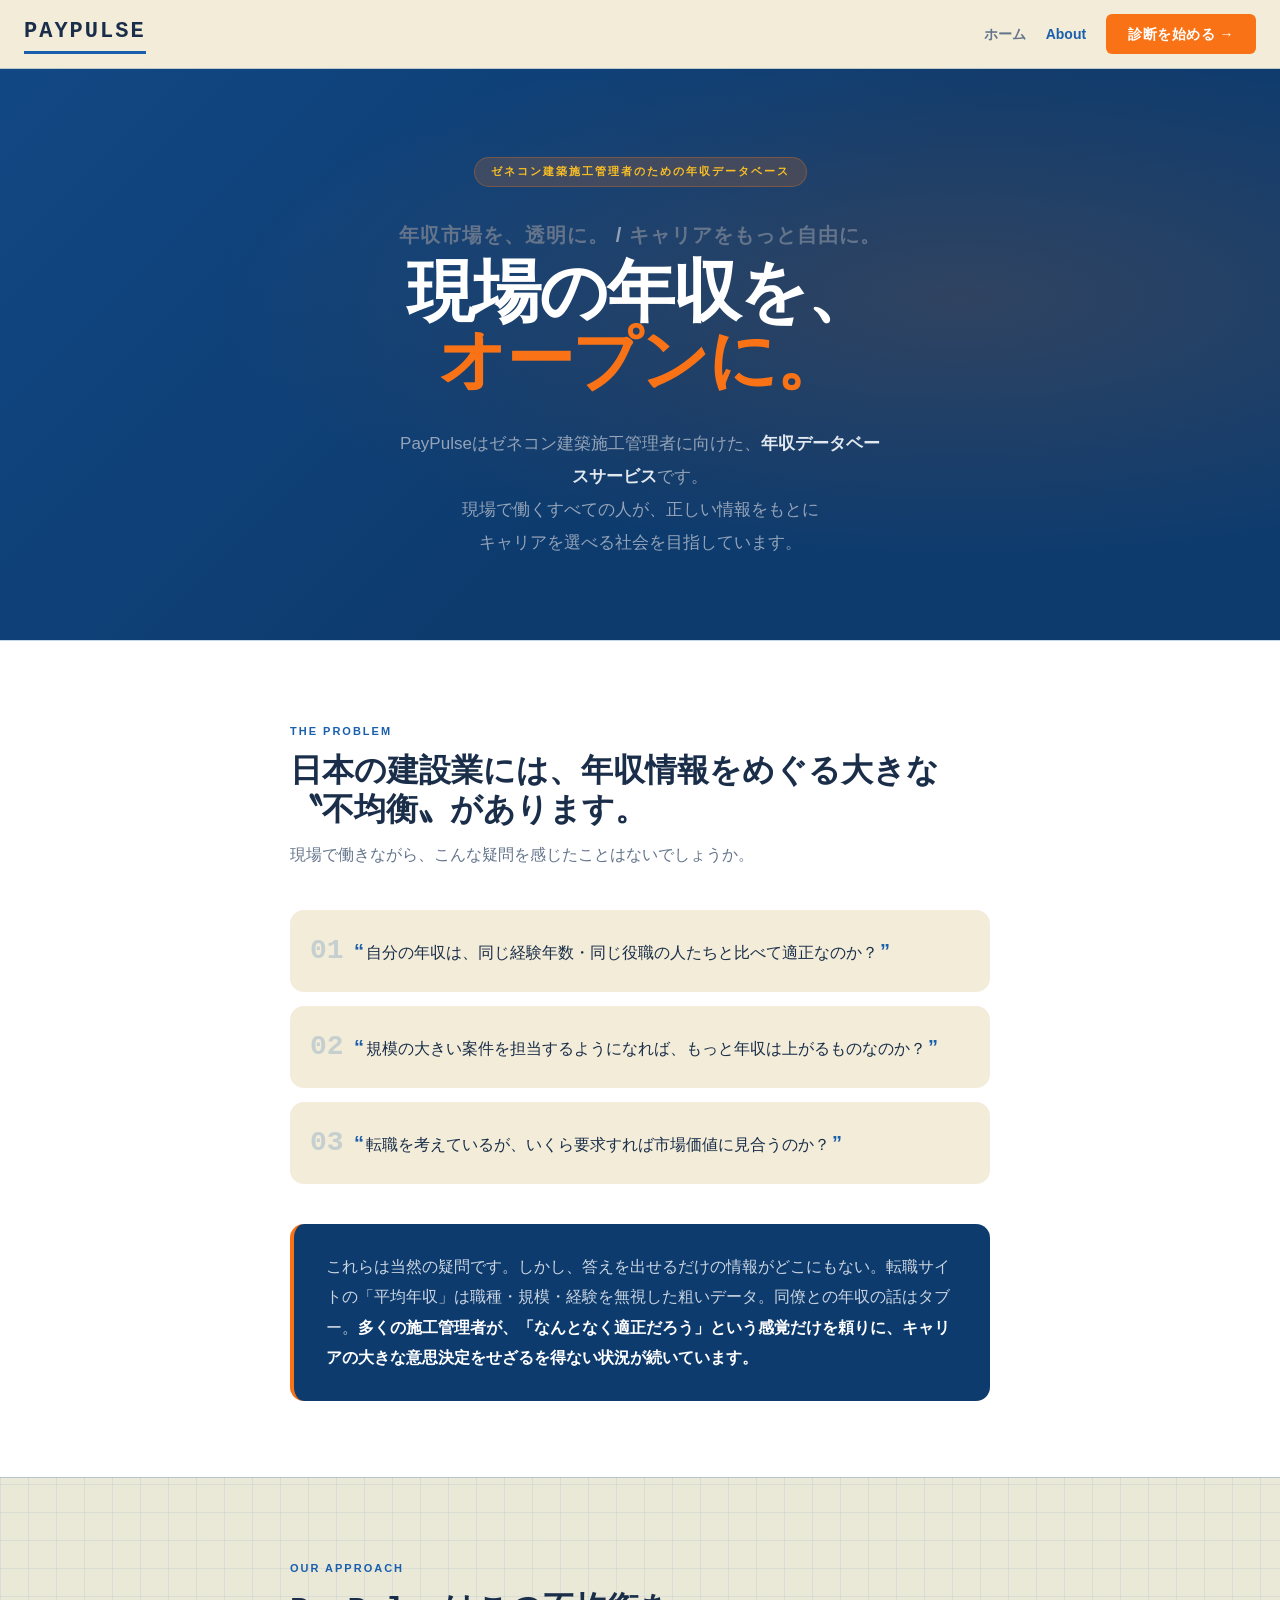
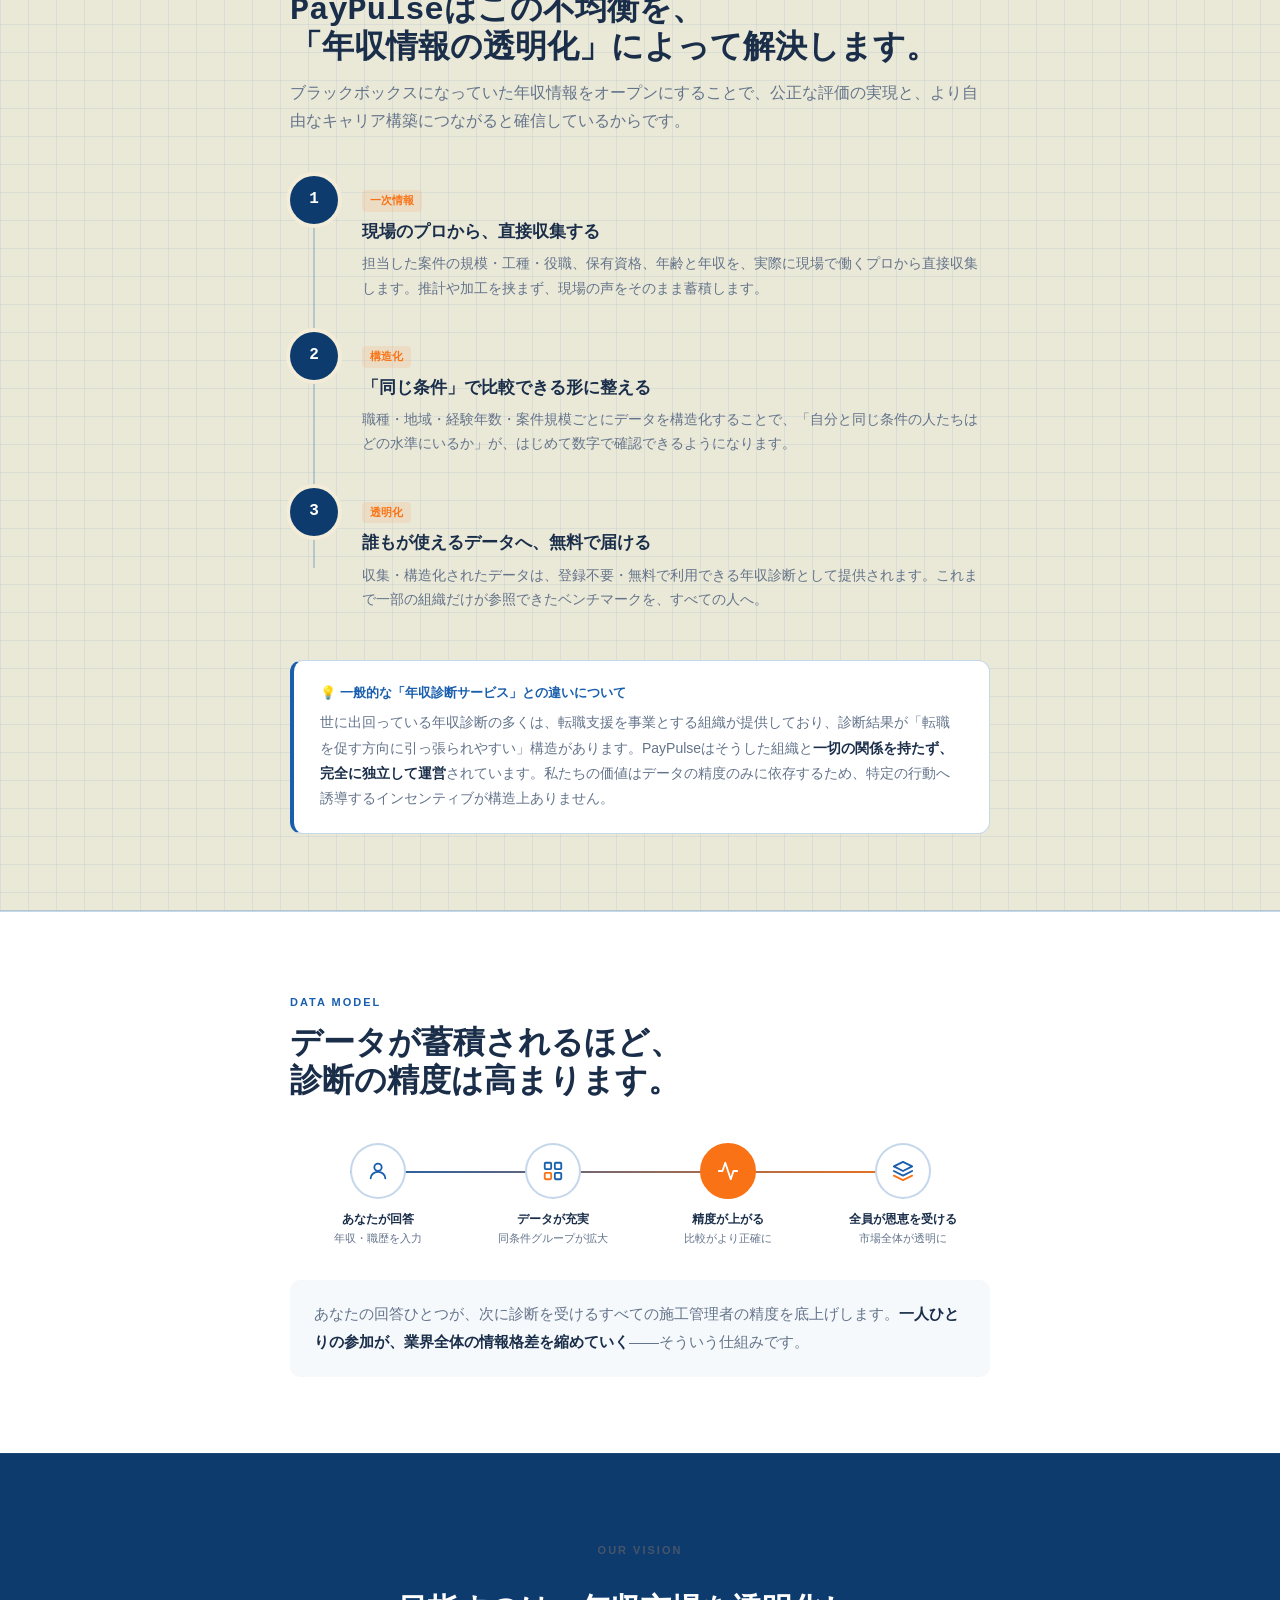
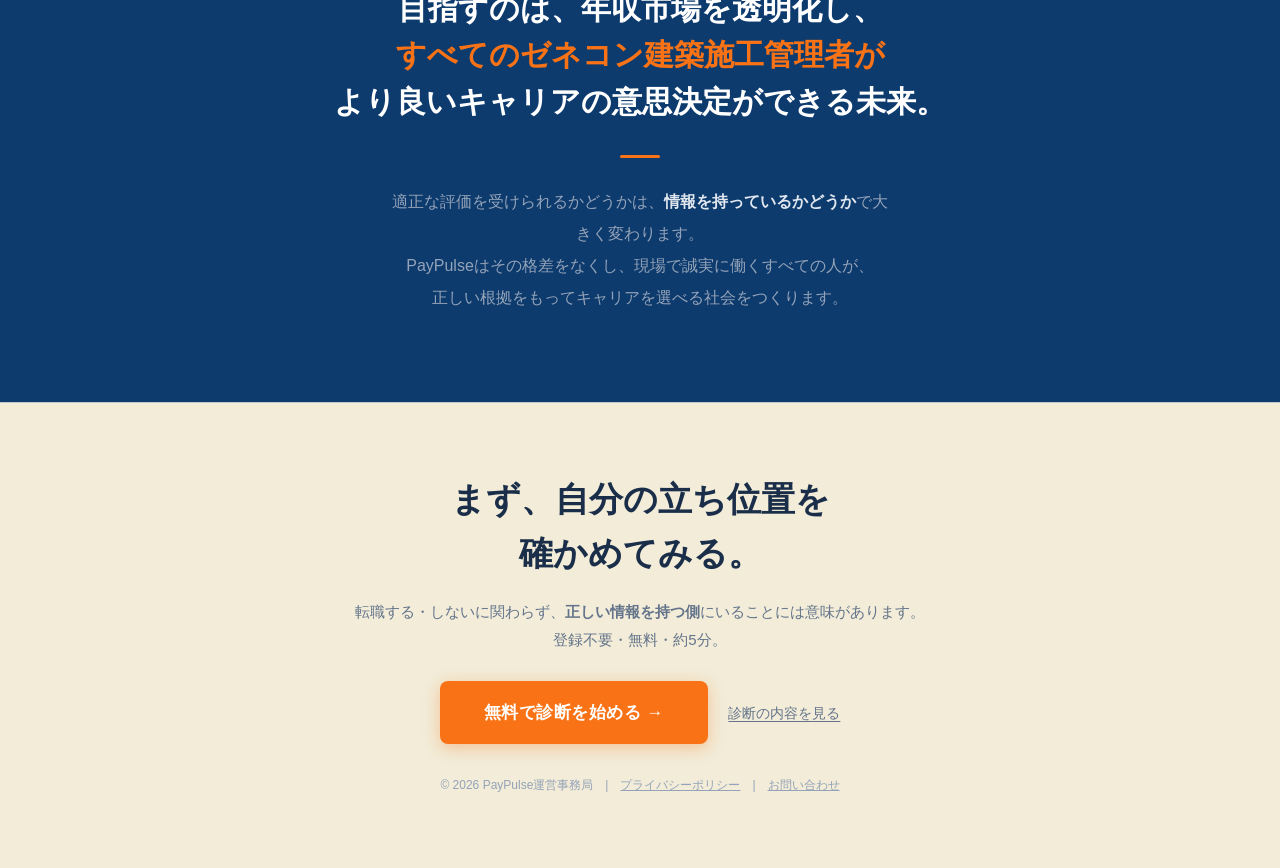
==== about.html @ 6bae7c40 "Add PayPulse site files" ====
<!DOCTYPE html>
<html lang="ja">
<head>
<meta charset="UTF-8">
<meta name="viewport" content="width=device-width, initial-scale=1.0">
<title>PayPulseについて — 年収の相場を、すべての現場へ</title>
<meta name="description" content="PayPulseはゼネコン建築施工管理者のための年収データベースサービスです。これまでブラックボックスだった年収情報をオープンにし、すべての施工管理者がより良いキャリアの意思決定ができる未来を目指します。">
<link rel="stylesheet" href="brand.css">
<style>
body{
  background-image:linear-gradient(var(--grid) 1px,transparent 1px),linear-gradient(90deg,var(--grid) 1px,transparent 1px);
  background-size:28px 28px;
}

/* ── HEADER ── */
header{
  display:flex;justify-content:space-between;align-items:center;
  padding:14px 24px;background:rgba(242,236,216,0.95);backdrop-filter:blur(8px);
  border-bottom:1px solid var(--border);position:sticky;top:0;z-index:100;
}
.logo{font-family:'Courier New',Courier,monospace;font-size:22px;font-weight:900;letter-spacing:2px;color:var(--text);text-decoration:none;border-bottom:3px solid var(--blue);padding-bottom:2px}
.nav-links{display:flex;gap:20px;align-items:center}
.nav-link{font-size:14px;font-weight:600;color:var(--text-light);text-decoration:none;transition:color .2s}
.nav-link:hover,.nav-link.active{color:var(--blue)}
.header-cta{background:var(--orange);color:#fff;border:none;border-radius:6px;padding:9px 22px;font-size:14px;font-weight:700;cursor:pointer;font-family:inherit;letter-spacing:.5px;text-decoration:none;transition:background .2s,transform .1s}
.header-cta:hover{background:#ea6a00;transform:translateY(-1px)}

/* ── MISSION HERO ── */
.mission-hero{
  background:var(--blue-dark);color:#fff;
  padding:88px 24px 80px;text-align:center;
  position:relative;overflow:hidden;
}
.mission-hero::before{
  content:'';position:absolute;inset:0;
  background:linear-gradient(135deg,rgba(26,95,173,.35) 0%,transparent 55%),
             radial-gradient(ellipse at 75% 40%,rgba(249,115,22,.15) 0%,transparent 55%);
}
.mission-inner{max-width:640px;margin:0 auto;position:relative;z-index:1}
.mission-tag{
  display:inline-block;background:rgba(249,115,22,.18);color:#fbbf24;
  border:1px solid rgba(249,115,22,.3);font-size:11px;font-weight:700;
  letter-spacing:2px;padding:5px 16px;border-radius:20px;margin-bottom:32px;
}
.mission-eyebrow{
  font-size:clamp(15px,2.5vw,20px);font-weight:700;
  color:#64748b;letter-spacing:1px;margin-bottom:12px;
}
.mission-eyebrow span{color:#94a3b8}
.mission-title{
  font-family:'Courier New',Courier,monospace;
  font-size:clamp(38px,8vw,68px);font-weight:900;line-height:1.0;
  letter-spacing:-2px;color:#fff;margin-bottom:28px;
}
.mission-title em{color:var(--orange);font-style:normal}
.mission-sub{
  font-size:clamp(15px,2vw,17px);color:#94a3b8;line-height:1.95;
  max-width:480px;margin:0 auto;
}
.mission-sub strong{color:#e2e8f0}

/* ── SECTION COMMON ── */
section{padding:76px 24px}
.section-inner{max-width:700px;margin:0 auto}
.label-tag{
  display:inline-block;font-size:11px;font-weight:700;letter-spacing:2px;
  text-transform:uppercase;color:var(--blue);margin-bottom:14px;
}
.section-heading{
  font-family:'Courier New',Courier,monospace;
  font-size:clamp(22px,4vw,32px);font-weight:900;line-height:1.2;
  margin-bottom:10px;
}
.section-lead{font-size:16px;color:var(--text-light);line-height:1.8;margin-bottom:40px}

/* ── PROBLEM SECTION ── */
.problem-bg{background:var(--white);border-top:1px solid var(--border)}

/* Question cards */
.questions{display:flex;flex-direction:column;gap:14px;margin-bottom:40px}
.q-card{
  background:var(--bg);
  border-radius:14px;padding:24px 28px 24px 64px;
  position:relative;
  transition:transform .2s,box-shadow .2s;
}
.q-card:hover{transform:translateX(4px)}
.q-card-num{
  position:absolute;left:20px;top:50%;transform:translateY(-50%);
  font-family:'Courier New',Courier,monospace;
  font-size:28px;font-weight:900;color:rgba(26,95,173,.2);line-height:1;
}
.q-card-text{
  font-size:16px;line-height:1.7;color:var(--text);font-weight:500;
}
.q-card-text::before{content:'\201C';color:var(--blue);font-weight:900;font-size:20px;margin-right:2px}
.q-card-text::after{content:'\201D';color:var(--blue);font-weight:900;font-size:20px;margin-left:2px}

/* Insight box */
.insight-box{
  background:var(--blue-dark);border-radius:14px;padding:28px 32px;
  border-left:4px solid var(--orange);
}
.insight-box p{
  font-size:16px;line-height:1.9;color:#cbd5e1;
}
.insight-box strong{color:#fff;font-weight:700}

/* ── SOLUTION SECTION ── */
.solution-bg{background:rgba(26,95,173,.03);border-top:1px solid var(--border);border-bottom:1px solid var(--border)}

/* Numbered solution points */
.sol-points{display:flex;flex-direction:column;gap:0;position:relative;margin-bottom:48px}
.sol-points::before{
  content:'';position:absolute;left:23px;top:44px;bottom:44px;
  width:2px;background:var(--border);
}
.sol-point{display:flex;gap:24px;align-items:flex-start;padding-bottom:32px}
.sol-point:last-child{padding-bottom:0}
.sol-num{
  flex-shrink:0;width:48px;height:48px;border-radius:50%;
  background:var(--blue-dark);color:#fff;
  font-family:'Courier New',Courier,monospace;font-size:16px;font-weight:900;
  display:flex;align-items:center;justify-content:center;
  position:relative;z-index:1;
  box-shadow:0 0 0 4px var(--bg);
}
.sol-body{padding-top:10px}
.sol-title{font-size:17px;font-weight:700;margin-bottom:6px;color:var(--text)}
.sol-desc{font-size:14px;color:var(--text-light);line-height:1.75}
.sol-tag{
  display:inline-block;font-size:11px;font-weight:700;
  background:rgba(249,115,22,.1);color:var(--orange);
  padding:2px 8px;border-radius:4px;margin-bottom:6px;
}

/* Trust note */
.trust-note{
  padding:22px 26px;
  background:var(--white);border-radius:12px;
  border:1px solid var(--border);
  border-left:4px solid var(--blue);
}
.trust-note-title{font-size:13px;font-weight:700;color:var(--blue);margin-bottom:7px}
.trust-note-body{font-size:14px;color:var(--text-light);line-height:1.8}
.trust-note-body strong{color:var(--text)}

/* ── DATA MODEL ── */
.data-bg{background:var(--white);border-top:1px solid var(--border)}
.data-flow{
  display:grid;grid-template-columns:repeat(4,1fr);gap:0;
  margin:40px 0 32px;position:relative;
}
.data-flow::before{
  content:'';position:absolute;top:28px;left:60px;right:60px;height:2px;
  background:linear-gradient(90deg,var(--blue),var(--orange));
  z-index:0;
}
@media(max-width:560px){
  .data-flow{grid-template-columns:1fr 1fr;gap:20px}
  .data-flow::before{display:none}
}
.df-item{text-align:center;position:relative;z-index:1}
.df-circle{
  width:56px;height:56px;border-radius:50%;
  display:flex;align-items:center;justify-content:center;
  margin:0 auto 12px;
  border:2px solid var(--border);
  background:var(--white);
  transition:transform .2s;
}
.df-circle:hover{transform:scale(1.08)}
.df-circle.highlight{background:var(--orange);border-color:var(--orange)}
.df-label{font-size:12px;font-weight:700;color:var(--text);line-height:1.4;margin-bottom:3px}
.df-sub{font-size:11px;color:var(--text-light)}
.data-note{
  font-size:15px;line-height:1.9;color:var(--text-light);
  background:rgba(26,95,173,.04);border-radius:10px;padding:20px 24px;
}
.data-note strong{color:var(--text)}

/* ── VISION ── */
.vision-bg{
  background:var(--blue-dark);
  border-top:1px solid rgba(255,255,255,.06);
  padding:88px 24px;text-align:center;
}
.vision-inner{max-width:640px;margin:0 auto}
.vision-label{font-size:11px;font-weight:700;letter-spacing:2px;color:#475569;text-transform:uppercase;margin-bottom:28px}
.vision-quote{
  font-family:'Courier New',Courier,monospace;
  font-size:clamp(20px,3.5vw,30px);font-weight:900;
  color:#fff;line-height:1.55;margin-bottom:28px;
}
.vision-quote em{color:var(--orange);font-style:normal}
.vision-divider{width:40px;height:3px;background:var(--orange);margin:0 auto 28px;border-radius:2px}
.vision-body{font-size:16px;color:#94a3b8;line-height:2;max-width:500px;margin:0 auto}
.vision-body strong{color:#e2e8f0}

/* ── CTA ── */
.cta-section{background:var(--bg);border-top:1px solid var(--border);padding:72px 24px;text-align:center}
.cta-title{font-family:'Courier New',Courier,monospace;font-size:clamp(22px,4vw,34px);font-weight:900;margin-bottom:14px;color:var(--text)}
.cta-sub{font-size:15px;color:var(--text-light);margin-bottom:28px;line-height:1.85}
.btn-primary{background:var(--orange);color:#fff;border:none;border-radius:8px;padding:16px 36px;font-size:16px;font-weight:700;cursor:pointer;font-family:inherit;letter-spacing:.5px;text-decoration:none;transition:background .2s,transform .15s,box-shadow .15s;box-shadow:0 4px 16px rgba(249,115,22,.35);display:inline-block}
.btn-primary:hover{background:#ea6a00;transform:translateY(-2px);box-shadow:0 8px 24px rgba(249,115,22,.4)}
.btn-text{display:inline-block;margin-left:16px;font-size:14px;color:var(--text-light);text-decoration:underline;text-underline-offset:3px}

@media(max-width:480px){.btn-text{display:block;margin:14px auto 0}}
</style>
</head>
<body>

<!-- HEADER -->
<header>
  <a class="logo" href="index.html">PAYPULSE</a>
  <div class="nav-links">
    <a class="nav-link" href="index.html">ホーム</a>
    <a class="nav-link active" href="about.html">About</a>
    <a class="header-cta" href="survey.html">診断を始める →</a>
  </div>
</header>

<!-- MISSION HERO -->
<div class="mission-hero">
  <div class="mission-inner">
    <div class="mission-tag">ゼネコン建築施工管理者のための年収データベース</div>
    <p class="mission-eyebrow">年収市場を、透明に。<span> / </span>キャリアをもっと自由に。</p>
    <h1 class="mission-title">
      現場の年収を、<br><em>オープンに。</em>
    </h1>
    <p class="mission-sub">
      PayPulseはゼネコン建築施工管理者に向けた、<strong>年収データベースサービス</strong>です。<br>
      現場で働くすべての人が、正しい情報をもとに<br>キャリアを選べる社会を目指しています。
    </p>
  </div>
</div>

<!-- THE PROBLEM -->
<section class="problem-bg">
  <div class="section-inner">
    <div class="label-tag">The Problem</div>
    <h2 class="section-heading">日本の建設業には、年収情報をめぐる大きな〝不均衡〟があります。</h2>
    <p class="section-lead">現場で働きながら、こんな疑問を感じたことはないでしょうか。</p>

    <div class="questions">
      <div class="q-card">
        <span class="q-card-num">01</span>
        <span class="q-card-text">自分の年収は、同じ経験年数・同じ役職の人たちと比べて適正なのか？</span>
      </div>
      <div class="q-card">
        <span class="q-card-num">02</span>
        <span class="q-card-text">規模の大きい案件を担当するようになれば、もっと年収は上がるものなのか？</span>
      </div>
      <div class="q-card">
        <span class="q-card-num">03</span>
        <span class="q-card-text">転職を考えているが、いくら要求すれば市場価値に見合うのか？</span>
      </div>
    </div>

    <div class="insight-box">
      <p>
        これらは当然の疑問です。しかし、答えを出せるだけの情報がどこにもない。転職サイトの「平均年収」は職種・規模・経験を無視した粗いデータ。同僚との年収の話はタブー。<strong>多くの施工管理者が、「なんとなく適正だろう」という感覚だけを頼りに、キャリアの大きな意思決定をせざるを得ない状況が続いています。</strong>
      </p>
    </div>
  </div>
</section>

<!-- THE SOLUTION -->
<section class="solution-bg">
  <div class="section-inner">
    <div class="label-tag">Our Approach</div>
    <h2 class="section-heading">PayPulseはこの不均衡を、<br>「年収情報の透明化」によって解決します。</h2>
    <p class="section-lead">ブラックボックスになっていた年収情報をオープンにすることで、公正な評価の実現と、より自由なキャリア構築につながると確信しているからです。</p>

    <div class="sol-points">
      <div class="sol-point">
        <div class="sol-num">1</div>
        <div class="sol-body">
          <span class="sol-tag">一次情報</span>
          <div class="sol-title">現場のプロから、直接収集する</div>
          <p class="sol-desc">担当した案件の規模・工種・役職、保有資格、年齢と年収を、実際に現場で働くプロから直接収集します。推計や加工を挟まず、現場の声をそのまま蓄積します。</p>
        </div>
      </div>
      <div class="sol-point">
        <div class="sol-num">2</div>
        <div class="sol-body">
          <span class="sol-tag">構造化</span>
          <div class="sol-title">「同じ条件」で比較できる形に整える</div>
          <p class="sol-desc">職種・地域・経験年数・案件規模ごとにデータを構造化することで、「自分と同じ条件の人たちはどの水準にいるか」が、はじめて数字で確認できるようになります。</p>
        </div>
      </div>
      <div class="sol-point">
        <div class="sol-num">3</div>
        <div class="sol-body">
          <span class="sol-tag">透明化</span>
          <div class="sol-title">誰もが使えるデータへ、無料で届ける</div>
          <p class="sol-desc">収集・構造化されたデータは、登録不要・無料で利用できる年収診断として提供されます。これまで一部の組織だけが参照できたベンチマークを、すべての人へ。</p>
        </div>
      </div>
    </div>

    <div class="trust-note">
      <div class="trust-note-title">💡 一般的な「年収診断サービス」との違いについて</div>
      <div class="trust-note-body">
        世に出回っている年収診断の多くは、転職支援を事業とする組織が提供しており、診断結果が「転職を促す方向に引っ張られやすい」構造があります。PayPulseはそうした組織と<strong>一切の関係を持たず、完全に独立して運営</strong>されています。私たちの価値はデータの精度のみに依存するため、特定の行動へ誘導するインセンティブが構造上ありません。
      </div>
    </div>
  </div>
</section>

<!-- DATA MODEL -->
<section class="data-bg">
  <div class="section-inner">
    <div class="label-tag">Data Model</div>
    <h2 class="section-heading">データが蓄積されるほど、<br>診断の精度は高まります。</h2>

    <div class="data-flow">
      <div class="df-item">
        <div class="df-circle">
          <svg width="22" height="22" viewBox="0 0 24 24" fill="none">
            <circle cx="12" cy="8" r="4" stroke="#1a5fad" stroke-width="2"/>
            <path d="M4 20c0-4 3.6-7 8-7s8 3 8 7" stroke="#1a5fad" stroke-width="2" stroke-linecap="round"/>
          </svg>
        </div>
        <div class="df-label">あなたが回答</div>
        <div class="df-sub">年収・職歴を入力</div>
      </div>
      <div class="df-item">
        <div class="df-circle">
          <svg width="22" height="22" viewBox="0 0 24 24" fill="none">
            <rect x="3" y="3" width="7" height="7" rx="1" stroke="#1a5fad" stroke-width="2"/>
            <rect x="14" y="3" width="7" height="7" rx="1" stroke="#1a5fad" stroke-width="2"/>
            <rect x="3" y="14" width="7" height="7" rx="1" stroke="#f97316" stroke-width="2"/>
            <rect x="14" y="14" width="7" height="7" rx="1" stroke="#1a5fad" stroke-width="2"/>
          </svg>
        </div>
        <div class="df-label">データが充実</div>
        <div class="df-sub">同条件グループが拡大</div>
      </div>
      <div class="df-item">
        <div class="df-circle highlight">
          <svg width="22" height="22" viewBox="0 0 24 24" fill="none">
            <polyline points="22 12 18 12 15 21 9 3 6 12 2 12" stroke="white" stroke-width="2" stroke-linecap="round" stroke-linejoin="round"/>
          </svg>
        </div>
        <div class="df-label">精度が上がる</div>
        <div class="df-sub">比較がより正確に</div>
      </div>
      <div class="df-item">
        <div class="df-circle">
          <svg width="22" height="22" viewBox="0 0 24 24" fill="none">
            <path d="M12 2L2 7l10 5 10-5-10-5z" stroke="#1a5fad" stroke-width="2" stroke-linejoin="round"/>
            <path d="M2 17l10 5 10-5" stroke="#f97316" stroke-width="2" stroke-linecap="round" stroke-linejoin="round"/>
            <path d="M2 12l10 5 10-5" stroke="#1a5fad" stroke-width="2" stroke-linecap="round" stroke-linejoin="round"/>
          </svg>
        </div>
        <div class="df-label">全員が恩恵を受ける</div>
        <div class="df-sub">市場全体が透明に</div>
      </div>
    </div>

    <div class="data-note">
      あなたの回答ひとつが、次に診断を受けるすべての施工管理者の精度を底上げします。<strong>一人ひとりの参加が、業界全体の情報格差を縮めていく</strong>——そういう仕組みです。
    </div>
  </div>
</section>

<!-- VISION -->
<div class="vision-bg">
  <div class="vision-inner">
    <div class="vision-label">Our Vision</div>
    <p class="vision-quote">
      目指すのは、年収市場を透明化し、<br>
      <em>すべてのゼネコン建築施工管理者が</em><br>
      より良いキャリアの意思決定ができる未来。
    </p>
    <div class="vision-divider"></div>
    <p class="vision-body">
      適正な評価を受けられるかどうかは、<strong>情報を持っているかどうか</strong>で大きく変わります。<br>
      PayPulseはその格差をなくし、現場で誠実に働くすべての人が、<br>正しい根拠をもってキャリアを選べる社会をつくります。
    </p>
  </div>
</div>

<!-- CTA -->
<div class="cta-section">
  <h2 class="cta-title">まず、自分の立ち位置を<br>確かめてみる。</h2>
  <p class="cta-sub">
    転職する・しないに関わらず、<strong>正しい情報を持つ側</strong>にいることには意味があります。<br>
    登録不要・無料・約5分。
  </p>
  <a class="btn-primary" href="survey.html" style="font-size:17px;padding:18px 44px">無料で診断を始める →</a>
  <a class="btn-text" href="index.html">診断の内容を見る</a>
  <p style="font-size:12px;color:#94a3b8;margin-top:32px">© 2026 PayPulse運営事務局　|　<a href="privacy.html" style="color:#94a3b8">プライバシーポリシー</a>　|　<a href="mailto:contact.fairbase@gmail.com" style="color:#94a3b8">お問い合わせ</a></p>
</div>

</body>
</html>
---- brand.css ----
/* ============================================================
   PayPulse — ブランド共通スタイル
   全HTMLページからリンクして使用する。
   ページ固有のスタイルは各ファイルの <style> で上書き可。
   ============================================================ */

/* ── リセット ── */
*, *::before, *::after {
  box-sizing: border-box;
  margin: 0;
  padding: 0;
}

/* ── ブランドカラー変数 ── */
:root {
  /* メインカラー */
  --blue:        #1a5fad;
  --blue-dark:   #0d3b6e;
  --orange:      #f97316;

  /* テキスト */
  --text:        #1a2e4a;
  --text-light:  #64748b;
  --white:       #ffffff;

  /* 背景・ボーダー */
  --bg:          #f2ecd8;
  --border:      rgba(26, 95, 173, 0.25);
  --grid:        rgba(80, 130, 200, 0.1);

  /* フォント */
  --font-sans:   -apple-system, BlinkMacSystemFont, 'Hiragino Sans', 'Yu Gothic', sans-serif;
  --font-mono:   'Courier New', Courier, monospace;
}

/* ── ベース ── */
body {
  font-family: var(--font-sans);
  color: var(--text);
  background: var(--bg);
  min-height: 100vh;
  line-height: 1.6;
}

html {
  scroll-behavior: smooth;
}

/* ── 共通ヘッダー ── */
header {
  display: flex;
  justify-content: space-between;
  align-items: center;
  padding: 14px 24px;
  background: rgba(242, 236, 216, 0.95);
  backdrop-filter: blur(8px);
  border-bottom: 1px solid var(--border);
  position: sticky;
  top: 0;
  z-index: 100;
}

.logo {
  font-family: var(--font-mono);
  font-size: 22px;
  font-weight: 900;
  letter-spacing: 2px;
  color: var(--text);
  text-decoration: none;
  border-bottom: 3px solid var(--blue);
  padding-bottom: 2px;
}

/* ── 共通フッター ── */
footer {
  text-align: center;
  padding: 20px;
  font-size: 12px;
  color: var(--text-light);
  border-top: 1px solid var(--border);
}
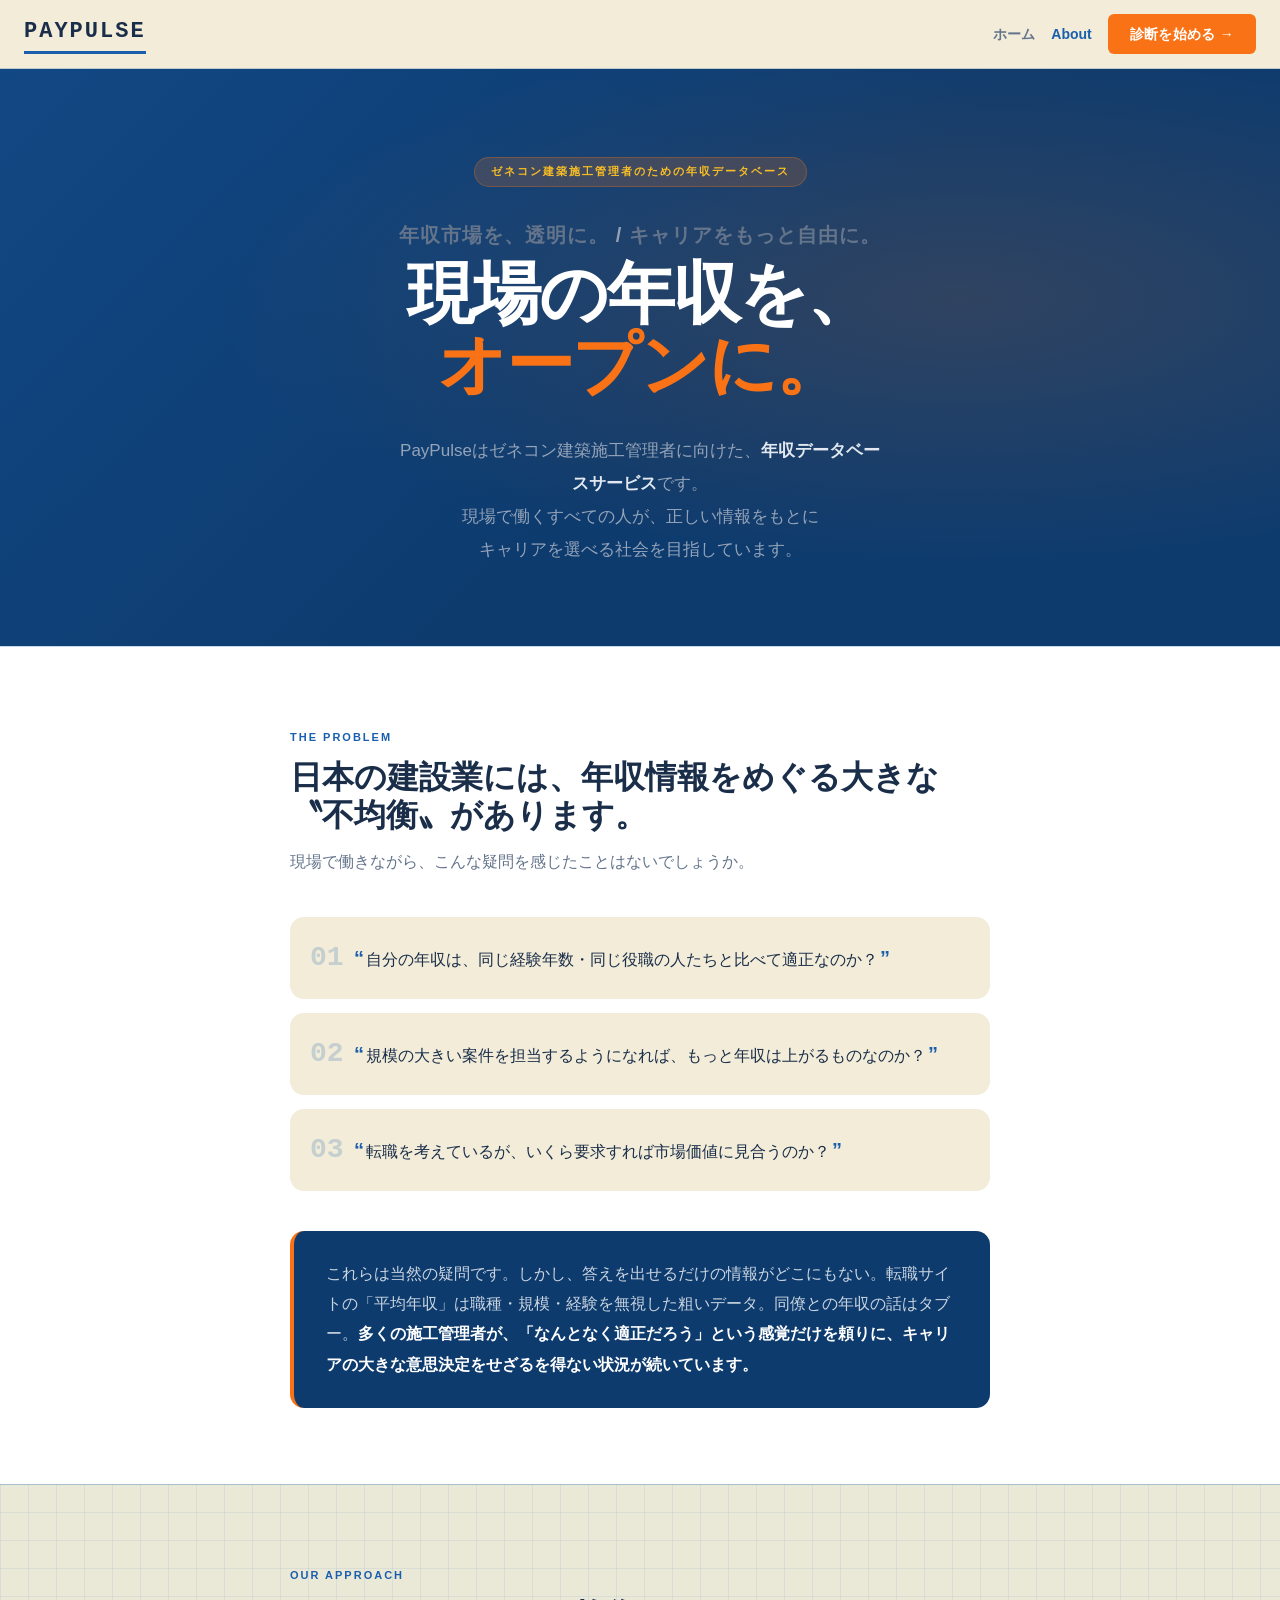
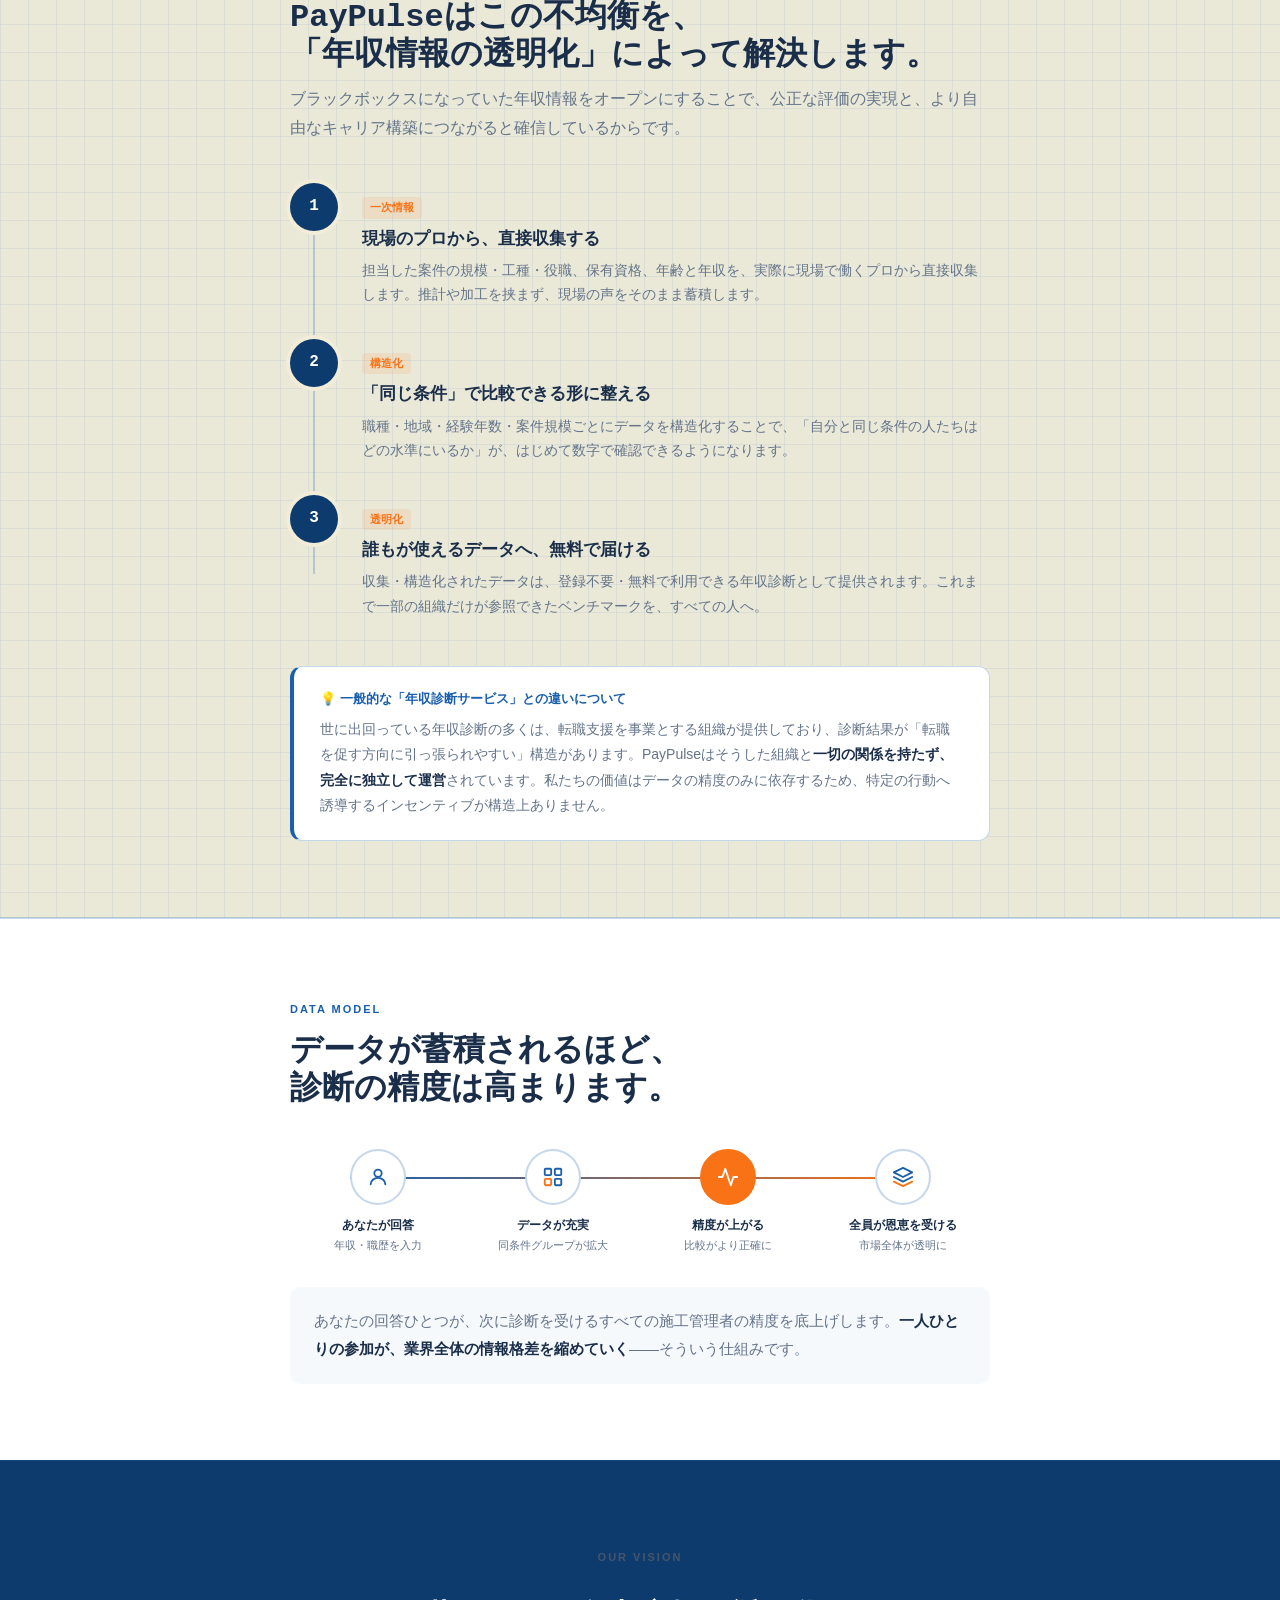
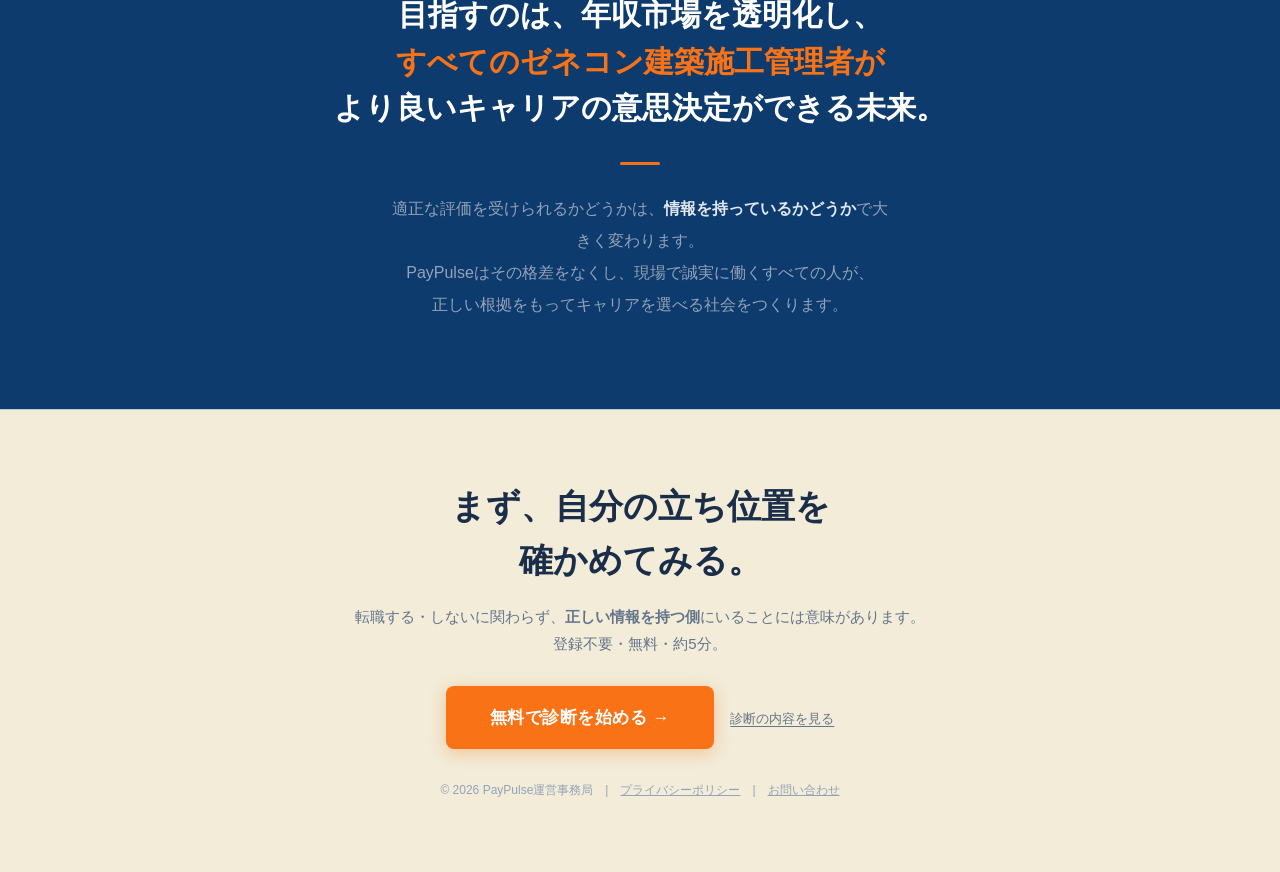
==== commit bb373e75: "Mobile-first responsive redesign across all pages" ====
--- a/about.html
+++ b/about.html
@@ -12,25 +12,18 @@
   background-size:28px 28px;
 }
 
-/* ── HEADER ── */
-header{
-  display:flex;justify-content:space-between;align-items:center;
-  padding:14px 24px;background:rgba(242,236,216,0.95);backdrop-filter:blur(8px);
-  border-bottom:1px solid var(--border);position:sticky;top:0;z-index:100;
-}
-.logo{font-family:'Courier New',Courier,monospace;font-size:22px;font-weight:900;letter-spacing:2px;color:var(--text);text-decoration:none;border-bottom:3px solid var(--blue);padding-bottom:2px}
-.nav-links{display:flex;gap:20px;align-items:center}
-.nav-link{font-size:14px;font-weight:600;color:var(--text-light);text-decoration:none;transition:color .2s}
-.nav-link:hover,.nav-link.active{color:var(--blue)}
-.header-cta{background:var(--orange);color:#fff;border:none;border-radius:6px;padding:9px 22px;font-size:14px;font-weight:700;cursor:pointer;font-family:inherit;letter-spacing:.5px;text-decoration:none;transition:background .2s,transform .1s}
-.header-cta:hover{background:#ea6a00;transform:translateY(-1px)}
+/* ── HEADER は brand.css に統合 ── */
+/* ナビリンクのコンテナ */
+.nav-links{display:flex;gap:8px;align-items:center}
+@media(min-width:480px){.nav-links{gap:16px}}
 
 /* ── MISSION HERO ── */
 .mission-hero{
   background:var(--blue-dark);color:#fff;
-  padding:88px 24px 80px;text-align:center;
+  padding:52px 16px 48px;text-align:center;
   position:relative;overflow:hidden;
 }
+@media(min-width:640px){.mission-hero{padding:88px 24px 80px}}
 .mission-hero::before{
   content:'';position:absolute;inset:0;
   background:linear-gradient(135deg,rgba(26,95,173,.35) 0%,transparent 55%),
@@ -49,9 +42,10 @@
 .mission-eyebrow span{color:#94a3b8}
 .mission-title{
   font-family:'Courier New',Courier,monospace;
-  font-size:clamp(38px,8vw,68px);font-weight:900;line-height:1.0;
-  letter-spacing:-2px;color:#fff;margin-bottom:28px;
-}
+  font-size:clamp(28px,9vw,68px);font-weight:900;line-height:1.05;
+  letter-spacing:-1.5px;color:#fff;margin-bottom:20px;
+}
+@media(min-width:480px){.mission-title{letter-spacing:-2px;margin-bottom:28px}}
 .mission-title em{color:var(--orange);font-style:normal}
 .mission-sub{
   font-size:clamp(15px,2vw,17px);color:#94a3b8;line-height:1.95;
@@ -60,7 +54,8 @@
 .mission-sub strong{color:#e2e8f0}
 
 /* ── SECTION COMMON ── */
-section{padding:76px 24px}
+section{padding:48px 16px}
+@media(min-width:640px){section{padding:76px 24px}}
 .section-inner{max-width:700px;margin:0 auto}
 .label-tag{
   display:inline-block;font-size:11px;font-weight:700;letter-spacing:2px;
@@ -77,33 +72,39 @@
 .problem-bg{background:var(--white);border-top:1px solid var(--border)}
 
 /* Question cards */
-.questions{display:flex;flex-direction:column;gap:14px;margin-bottom:40px}
+.questions{display:flex;flex-direction:column;gap:10px;margin-bottom:32px}
+@media(min-width:480px){.questions{gap:14px;margin-bottom:40px}}
 .q-card{
   background:var(--bg);
-  border-radius:14px;padding:24px 28px 24px 64px;
+  border-radius:12px;padding:18px 18px 18px 52px;
   position:relative;
   transition:transform .2s,box-shadow .2s;
 }
+@media(min-width:480px){.q-card{border-radius:14px;padding:24px 28px 24px 64px}}
 .q-card:hover{transform:translateX(4px)}
 .q-card-num{
-  position:absolute;left:20px;top:50%;transform:translateY(-50%);
+  position:absolute;left:14px;top:50%;transform:translateY(-50%);
   font-family:'Courier New',Courier,monospace;
-  font-size:28px;font-weight:900;color:rgba(26,95,173,.2);line-height:1;
-}
+  font-size:22px;font-weight:900;color:rgba(26,95,173,.2);line-height:1;
+}
+@media(min-width:480px){.q-card-num{left:20px;font-size:28px}}
 .q-card-text{
-  font-size:16px;line-height:1.7;color:var(--text);font-weight:500;
-}
+  font-size:14px;line-height:1.7;color:var(--text);font-weight:500;
+}
+@media(min-width:480px){.q-card-text{font-size:16px}}
 .q-card-text::before{content:'\201C';color:var(--blue);font-weight:900;font-size:20px;margin-right:2px}
 .q-card-text::after{content:'\201D';color:var(--blue);font-weight:900;font-size:20px;margin-left:2px}
 
 /* Insight box */
 .insight-box{
-  background:var(--blue-dark);border-radius:14px;padding:28px 32px;
+  background:var(--blue-dark);border-radius:12px;padding:20px 18px;
   border-left:4px solid var(--orange);
 }
+@media(min-width:480px){.insight-box{border-radius:14px;padding:28px 32px}}
 .insight-box p{
-  font-size:16px;line-height:1.9;color:#cbd5e1;
-}
+  font-size:14px;line-height:1.9;color:#cbd5e1;
+}
+@media(min-width:480px){.insight-box p{font-size:16px}}
 .insight-box strong{color:#fff;font-weight:700}
 
 /* ── SOLUTION SECTION ── */
@@ -183,8 +184,9 @@
 .vision-bg{
   background:var(--blue-dark);
   border-top:1px solid rgba(255,255,255,.06);
-  padding:88px 24px;text-align:center;
-}
+  padding:52px 16px;text-align:center;
+}
+@media(min-width:640px){.vision-bg{padding:88px 24px}}
 .vision-inner{max-width:640px;margin:0 auto}
 .vision-label{font-size:11px;font-weight:700;letter-spacing:2px;color:#475569;text-transform:uppercase;margin-bottom:28px}
 .vision-quote{
@@ -198,14 +200,22 @@
 .vision-body strong{color:#e2e8f0}
 
 /* ── CTA ── */
-.cta-section{background:var(--bg);border-top:1px solid var(--border);padding:72px 24px;text-align:center}
-.cta-title{font-family:'Courier New',Courier,monospace;font-size:clamp(22px,4vw,34px);font-weight:900;margin-bottom:14px;color:var(--text)}
-.cta-sub{font-size:15px;color:var(--text-light);margin-bottom:28px;line-height:1.85}
-.btn-primary{background:var(--orange);color:#fff;border:none;border-radius:8px;padding:16px 36px;font-size:16px;font-weight:700;cursor:pointer;font-family:inherit;letter-spacing:.5px;text-decoration:none;transition:background .2s,transform .15s,box-shadow .15s;box-shadow:0 4px 16px rgba(249,115,22,.35);display:inline-block}
+.cta-section{background:var(--bg);border-top:1px solid var(--border);padding:48px 16px;text-align:center}
+@media(min-width:640px){.cta-section{padding:72px 24px}}
+.cta-title{font-family:'Courier New',Courier,monospace;font-size:clamp(20px,5vw,34px);font-weight:900;margin-bottom:12px;color:var(--text)}
+.cta-sub{font-size:14px;color:var(--text-light);margin-bottom:24px;line-height:1.85}
+@media(min-width:480px){.cta-sub{font-size:15px;margin-bottom:28px}}
+.btn-primary{background:var(--orange);color:#fff;border:none;border-radius:8px;padding:14px 28px;font-size:15px;font-weight:700;cursor:pointer;font-family:inherit;letter-spacing:.5px;text-decoration:none;transition:background .2s,transform .15s,box-shadow .15s;box-shadow:0 4px 16px rgba(249,115,22,.35);display:inline-block}
+@media(min-width:480px){.btn-primary{padding:16px 36px;font-size:16px}}
 .btn-primary:hover{background:#ea6a00;transform:translateY(-2px);box-shadow:0 8px 24px rgba(249,115,22,.4)}
-.btn-text{display:inline-block;margin-left:16px;font-size:14px;color:var(--text-light);text-decoration:underline;text-underline-offset:3px}
-
-@media(max-width:480px){.btn-text{display:block;margin:14px auto 0}}
+.btn-text{display:inline-block;margin-left:12px;font-size:13px;color:var(--text-light);text-decoration:underline;text-underline-offset:3px}
+
+@media(max-width:480px){
+  .btn-text{display:block;margin:14px auto 0}
+  .mission-sub br{display:none}
+  .vision-body{font-size:14px}
+  .sol-points::before{display:none}
+}
 </style>
 </head>
 <body>
@@ -214,8 +224,8 @@
 <header>
   <a class="logo" href="index.html">PAYPULSE</a>
   <div class="nav-links">
-    <a class="nav-link" href="index.html">ホーム</a>
-    <a class="nav-link active" href="about.html">About</a>
+    <a class="nav-text-link" href="index.html">ホーム</a>
+    <a class="nav-text-link active" href="about.html">About</a>
     <a class="header-cta" href="survey.html">診断を始める →</a>
   </div>
 </header>
--- a/brand.css
+++ b/brand.css
@@ -1,5 +1,5 @@
 /* ============================================================
-   PayPulse — ブランド共通スタイル
+   PayPulse — ブランド共通スタイル (Mobile-First v2)
    全HTMLページからリンクして使用する。
    ページ固有のスタイルは各ファイルの <style> で上書き可。
    ============================================================ */
@@ -13,22 +13,15 @@
 
 /* ── ブランドカラー変数 ── */
 :root {
-  /* メインカラー */
   --blue:        #1a5fad;
   --blue-dark:   #0d3b6e;
   --orange:      #f97316;
-
-  /* テキスト */
   --text:        #1a2e4a;
   --text-light:  #64748b;
   --white:       #ffffff;
-
-  /* 背景・ボーダー */
   --bg:          #f2ecd8;
   --border:      rgba(26, 95, 173, 0.25);
   --grid:        rgba(80, 130, 200, 0.1);
-
-  /* フォント */
   --font-sans:   -apple-system, BlinkMacSystemFont, 'Hiragino Sans', 'Yu Gothic', sans-serif;
   --font-mono:   'Courier New', Courier, monospace;
 }
@@ -42,17 +35,15 @@
   line-height: 1.6;
 }
 
-html {
-  scroll-behavior: smooth;
-}
+html { scroll-behavior: smooth; }
 
-/* ── 共通ヘッダー ── */
+/* ── 共通ヘッダー（モバイルファースト） ── */
 header {
   display: flex;
   justify-content: space-between;
   align-items: center;
-  padding: 14px 24px;
-  background: rgba(242, 236, 216, 0.95);
+  padding: 10px 16px;
+  background: rgba(242, 236, 216, 0.97);
   backdrop-filter: blur(8px);
   border-bottom: 1px solid var(--border);
   position: sticky;
@@ -62,13 +53,52 @@
 
 .logo {
   font-family: var(--font-mono);
-  font-size: 22px;
+  font-size: 18px;
   font-weight: 900;
-  letter-spacing: 2px;
+  letter-spacing: 1.5px;
   color: var(--text);
   text-decoration: none;
   border-bottom: 3px solid var(--blue);
   padding-bottom: 2px;
+  flex-shrink: 0;
+}
+
+/* ── テキストナビリンク（モバイルでは非表示） ── */
+.nav-text-link {
+  display: none;
+  font-size: 14px;
+  font-weight: 600;
+  color: var(--text-light);
+  text-decoration: none;
+  transition: color .2s;
+}
+.nav-text-link:hover  { color: var(--blue); }
+.nav-text-link.active { color: var(--blue); }
+
+/* ── ヘッダー CTAボタン ── */
+.header-cta {
+  background: var(--orange);
+  color: #fff;
+  border: none;
+  border-radius: 6px;
+  padding: 8px 14px;
+  font-size: 13px;
+  font-weight: 700;
+  cursor: pointer;
+  font-family: inherit;
+  letter-spacing: .3px;
+  text-decoration: none;
+  transition: background .2s, transform .1s;
+  white-space: nowrap;
+}
+.header-cta:hover { background: #ea6a00; transform: translateY(-1px); }
+
+/* ── デスクトップヘッダー ── */
+@media (min-width: 480px) {
+  header         { padding: 14px 24px; }
+  .logo          { font-size: 22px; letter-spacing: 2px; }
+  .nav-text-link { display: inline; }
+  .header-cta    { padding: 9px 22px; font-size: 14px; }
 }
 
 /* ── 共通フッター ── */
@@ -79,3 +109,4 @@
   color: var(--text-light);
   border-top: 1px solid var(--border);
 }
+footer a { color: inherit; opacity: .7; text-decoration: underline; }
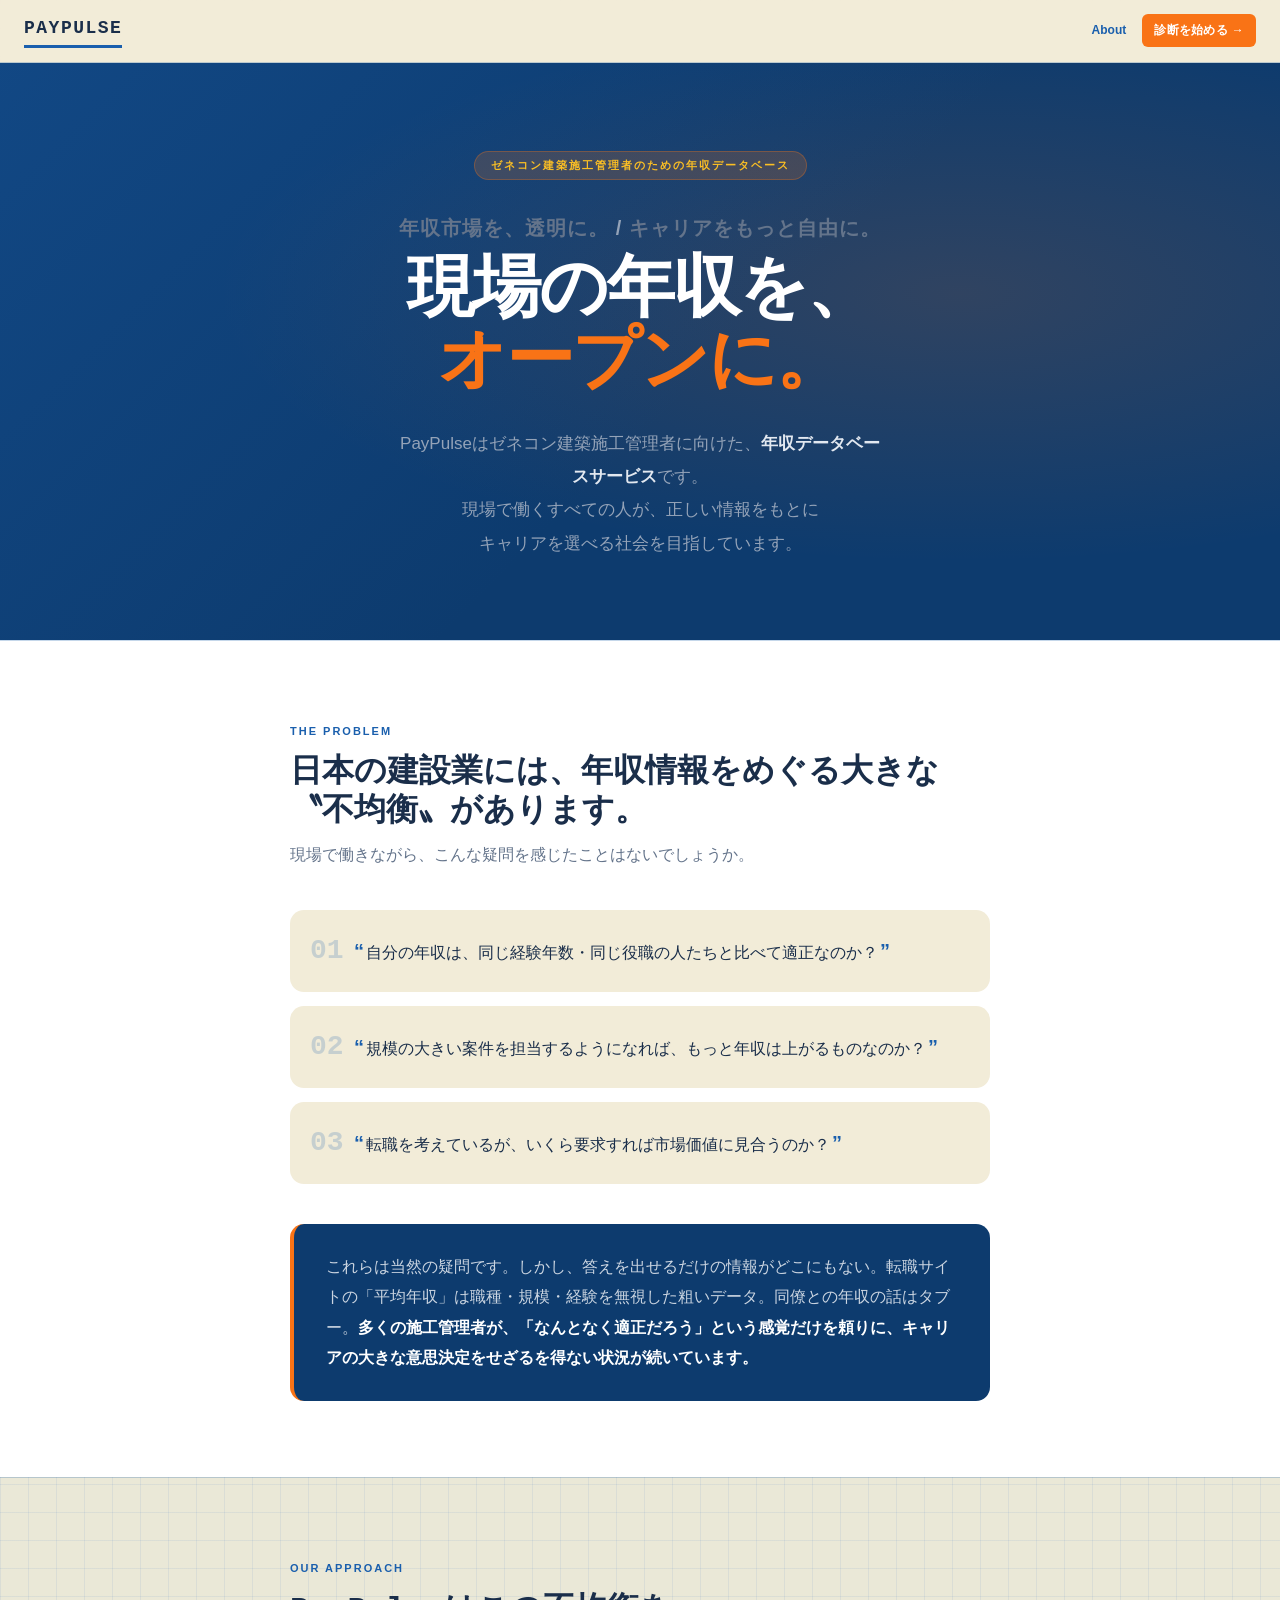
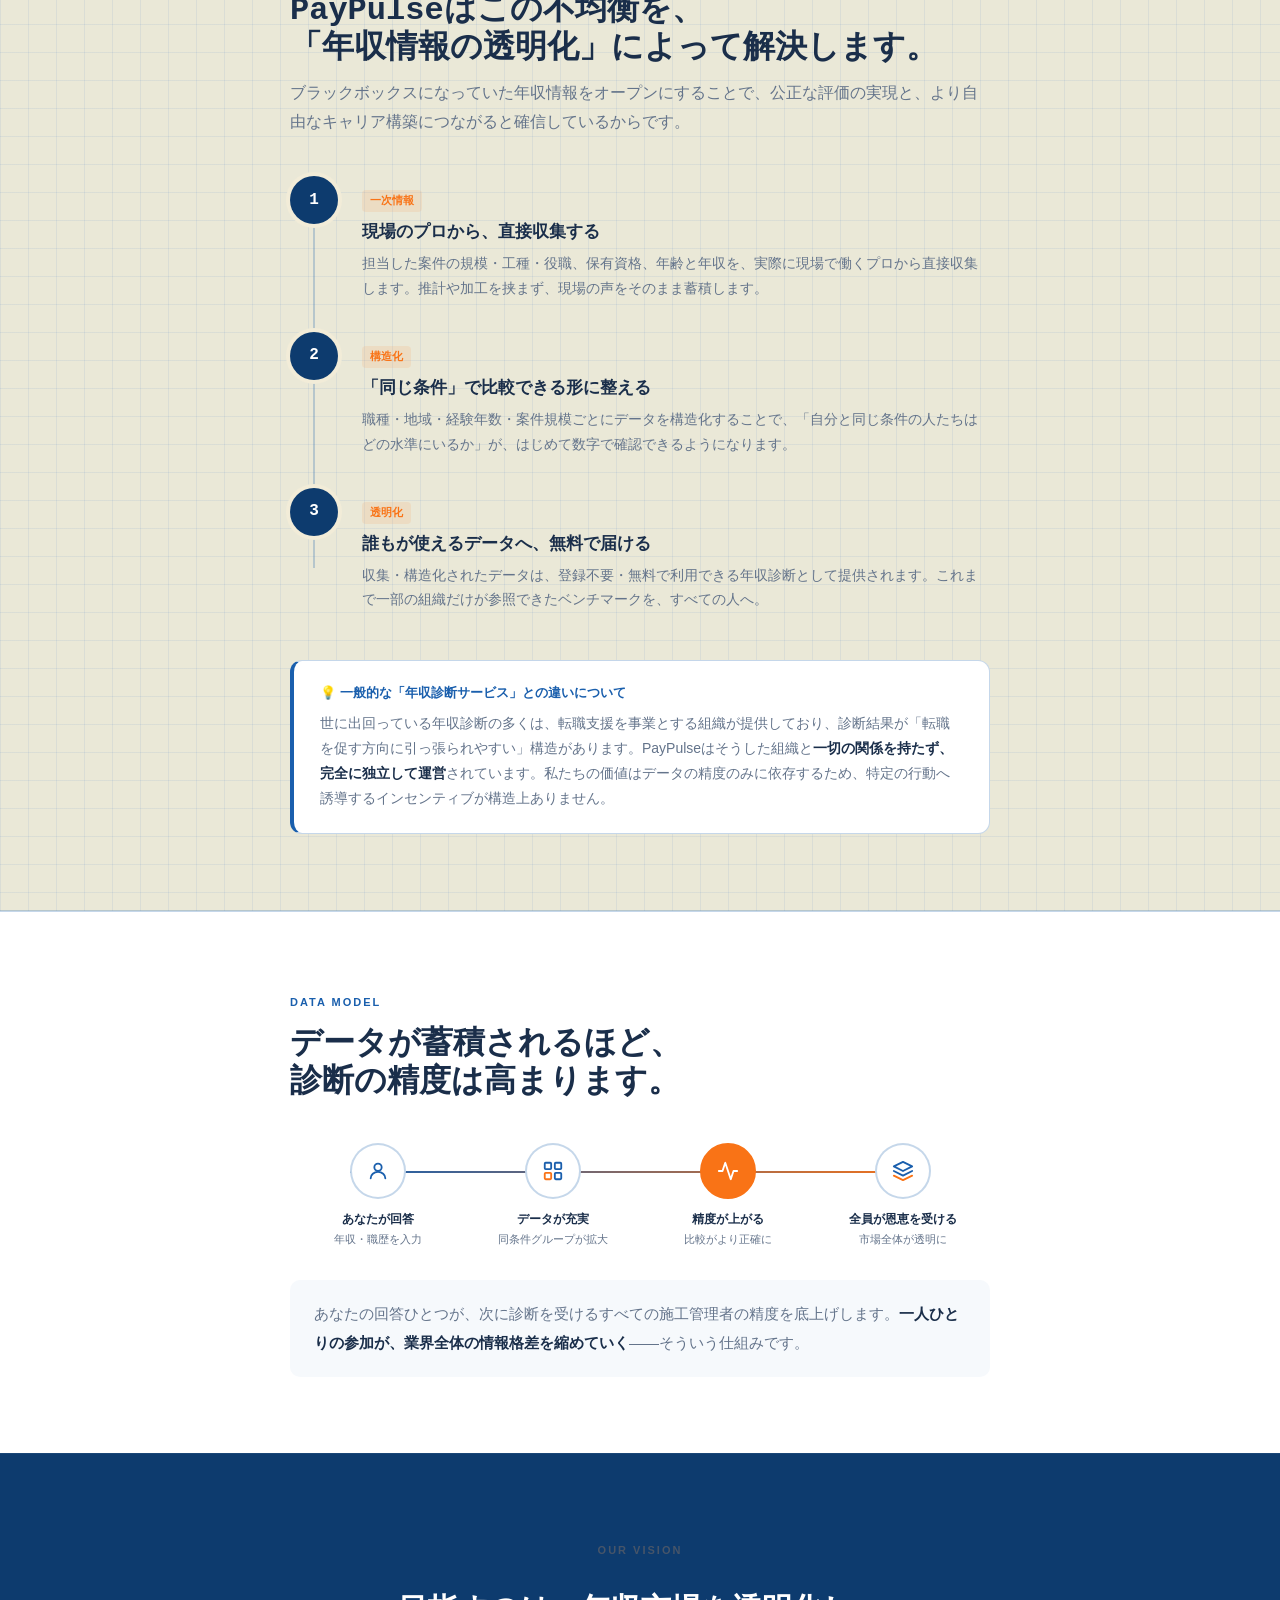
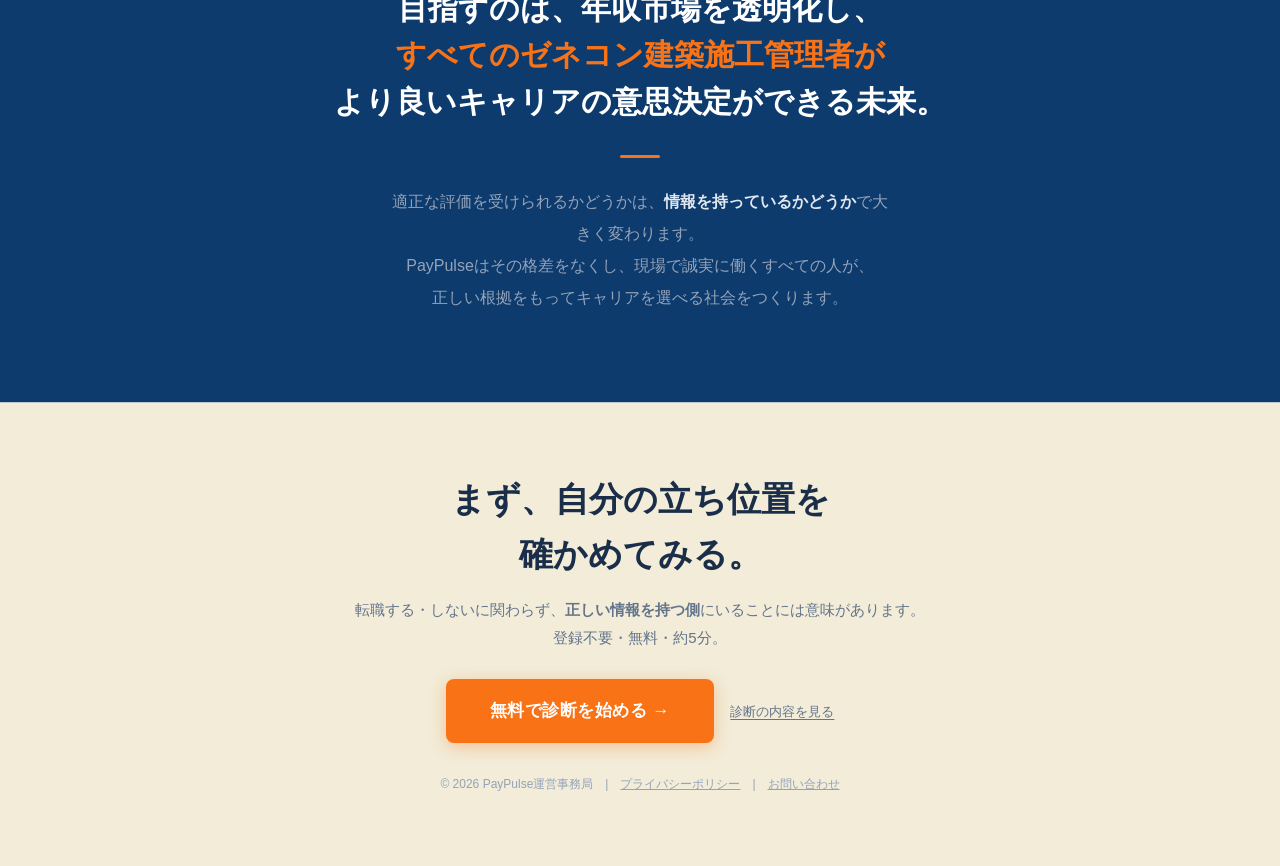
==== commit 560e6531: "Fix header styling, unify brand.css, fix pct-table wrapping - brand.css: nav-text-link常時表示(mobile 12" ====
--- a/about.html
+++ b/about.html
@@ -13,9 +13,6 @@
 }
 
 /* ── HEADER は brand.css に統合 ── */
-/* ナビリンクのコンテナ */
-.nav-links{display:flex;gap:8px;align-items:center}
-@media(min-width:480px){.nav-links{gap:16px}}
 
 /* ── MISSION HERO ── */
 .mission-hero{
@@ -223,8 +220,7 @@
 <!-- HEADER -->
 <header>
   <a class="logo" href="index.html">PAYPULSE</a>
-  <div class="nav-links">
-    <a class="nav-text-link" href="index.html">ホーム</a>
+  <div class="nav-group">
     <a class="nav-text-link active" href="about.html">About</a>
     <a class="header-cta" href="survey.html">診断を始める →</a>
   </div>
--- a/brand.css
+++ b/brand.css
@@ -1,5 +1,5 @@
 /* ============================================================
-   PayPulse — ブランド共通スタイル (Mobile-First v2)
+   PayPulse — ブランド共通スタイル (Mobile-First v3)
    全HTMLページからリンクして使用する。
    ページ固有のスタイルは各ファイルの <style> で上書き可。
    ============================================================ */
@@ -51,7 +51,10 @@
   z-index: 100;
 }
 
-.logo {
+/* ── ロゴ ── */
+.logo,
+.logo:link,
+.logo:visited {
   font-family: var(--font-mono);
   font-size: 18px;
   font-weight: 900;
@@ -61,43 +64,62 @@
   border-bottom: 3px solid var(--blue);
   padding-bottom: 2px;
   flex-shrink: 0;
+  white-space: nowrap;
 }
 
-/* ── テキストナビリンク（モバイルでは非表示） ── */
-.nav-text-link {
-  display: none;
-  font-size: 14px;
+/* ── ナビグループ（ヘッダー右側コンテナ） ── */
+.nav-group {
+  display: flex;
+  gap: 10px;
+  align-items: center;
+}
+
+/* ── テキストナビリンク（モバイルでも常に表示） ── */
+/* :link / :visited を明示してブラウザデフォルト(紫・青)を上書き */
+.nav-text-link,
+.nav-text-link:link,
+.nav-text-link:visited {
+  display: inline;
+  font-size: 12px;
   font-weight: 600;
   color: var(--text-light);
   text-decoration: none;
+  white-space: nowrap;
   transition: color .2s;
 }
 .nav-text-link:hover  { color: var(--blue); }
-.nav-text-link.active { color: var(--blue); }
+.nav-text-link.active,
+.nav-text-link.active:link,
+.nav-text-link.active:visited { color: var(--blue); }
 
 /* ── ヘッダー CTAボタン ── */
-.header-cta {
+/* inline-block で背景・padding が正しく適用されるようにする */
+.header-cta,
+.header-cta:link,
+.header-cta:visited {
+  display: inline-block;
   background: var(--orange);
   color: #fff;
   border: none;
   border-radius: 6px;
-  padding: 8px 14px;
-  font-size: 13px;
+  padding: 7px 12px;
+  font-size: 12px;
   font-weight: 700;
   cursor: pointer;
   font-family: inherit;
   letter-spacing: .3px;
   text-decoration: none;
+  white-space: nowrap;
   transition: background .2s, transform .1s;
-  white-space: nowrap;
 }
 .header-cta:hover { background: #ea6a00; transform: translateY(-1px); }
 
-/* ── デスクトップヘッダー ── */
+/* ── デスクトップヘッダー（480px以上） ── */
 @media (min-width: 480px) {
   header         { padding: 14px 24px; }
   .logo          { font-size: 22px; letter-spacing: 2px; }
-  .nav-text-link { display: inline; }
+  .nav-group     { gap: 16px; }
+  .nav-text-link { font-size: 14px; }
   .header-cta    { padding: 9px 22px; font-size: 14px; }
 }
 
@@ -109,4 +131,6 @@
   color: var(--text-light);
   border-top: 1px solid var(--border);
 }
-footer a { color: inherit; opacity: .7; text-decoration: underline; }
+footer a,
+footer a:link,
+footer a:visited { color: inherit; opacity: .7; text-decoration: underline; }
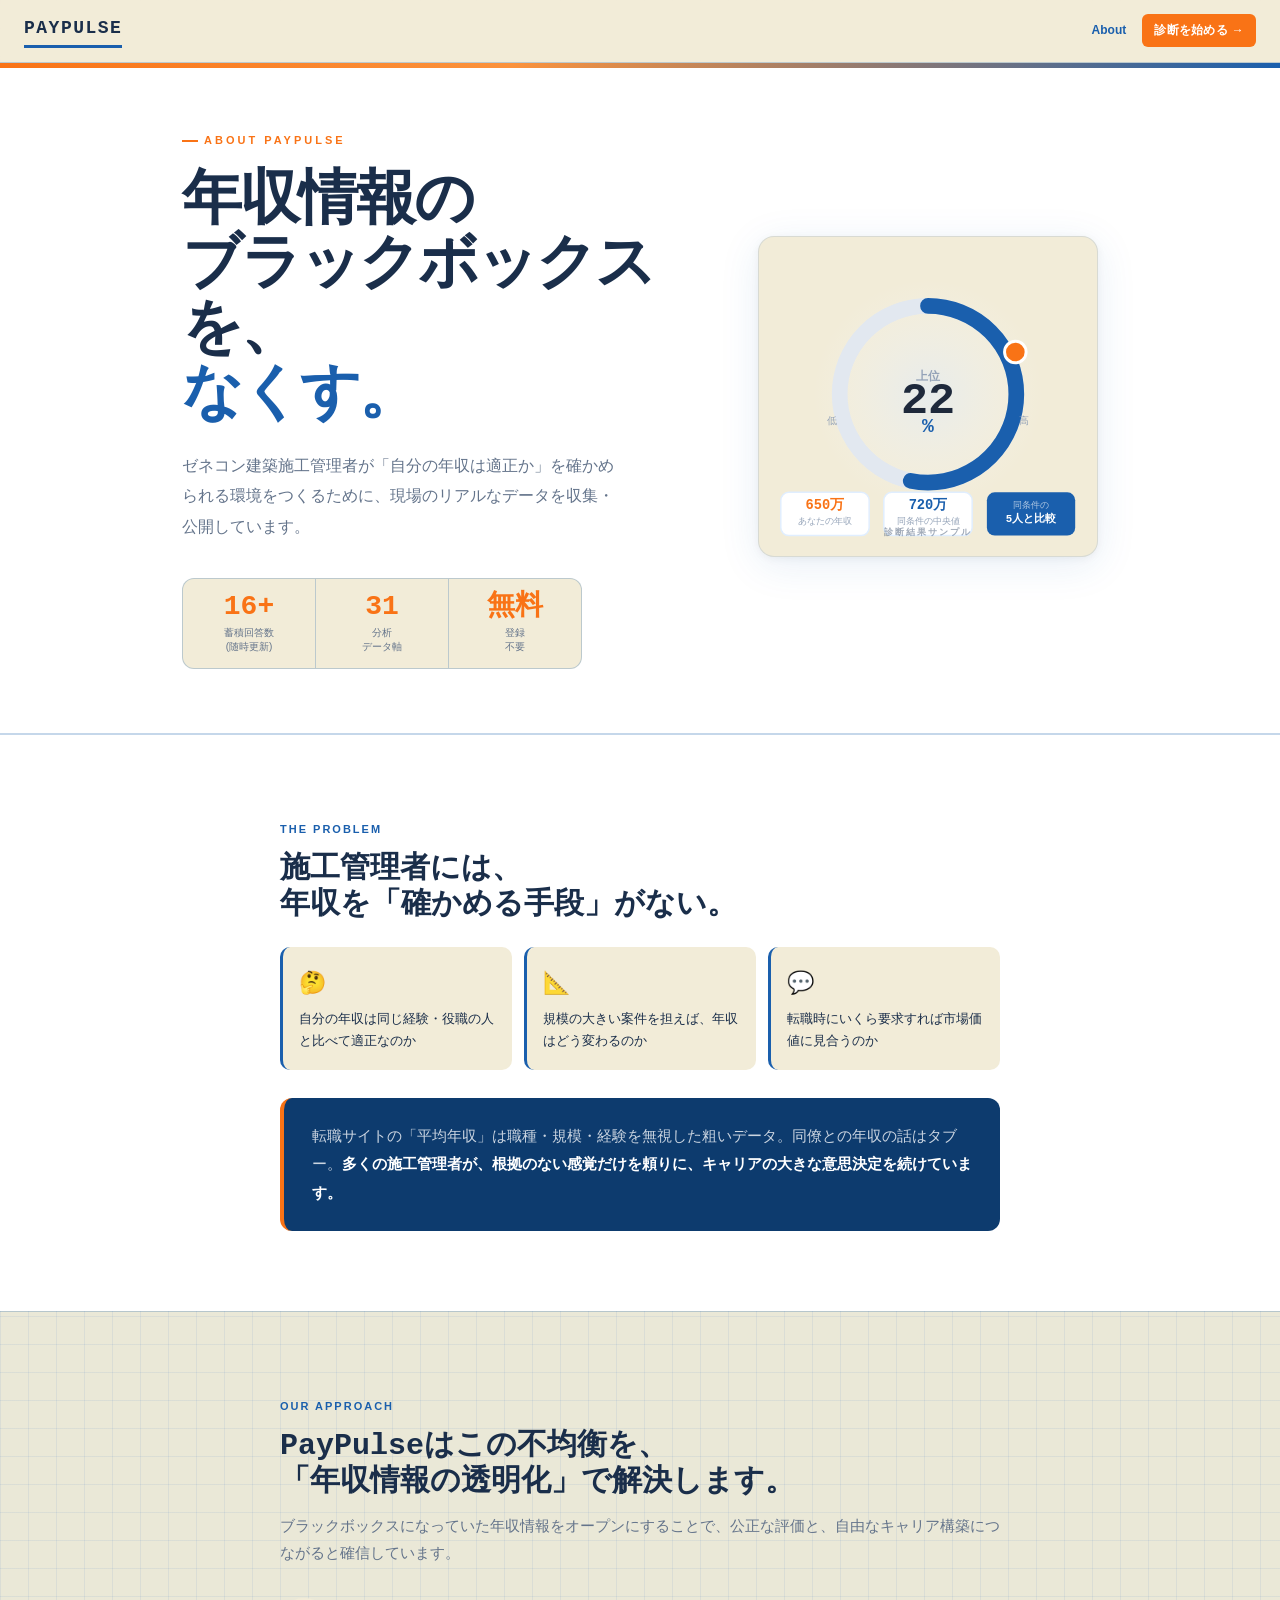
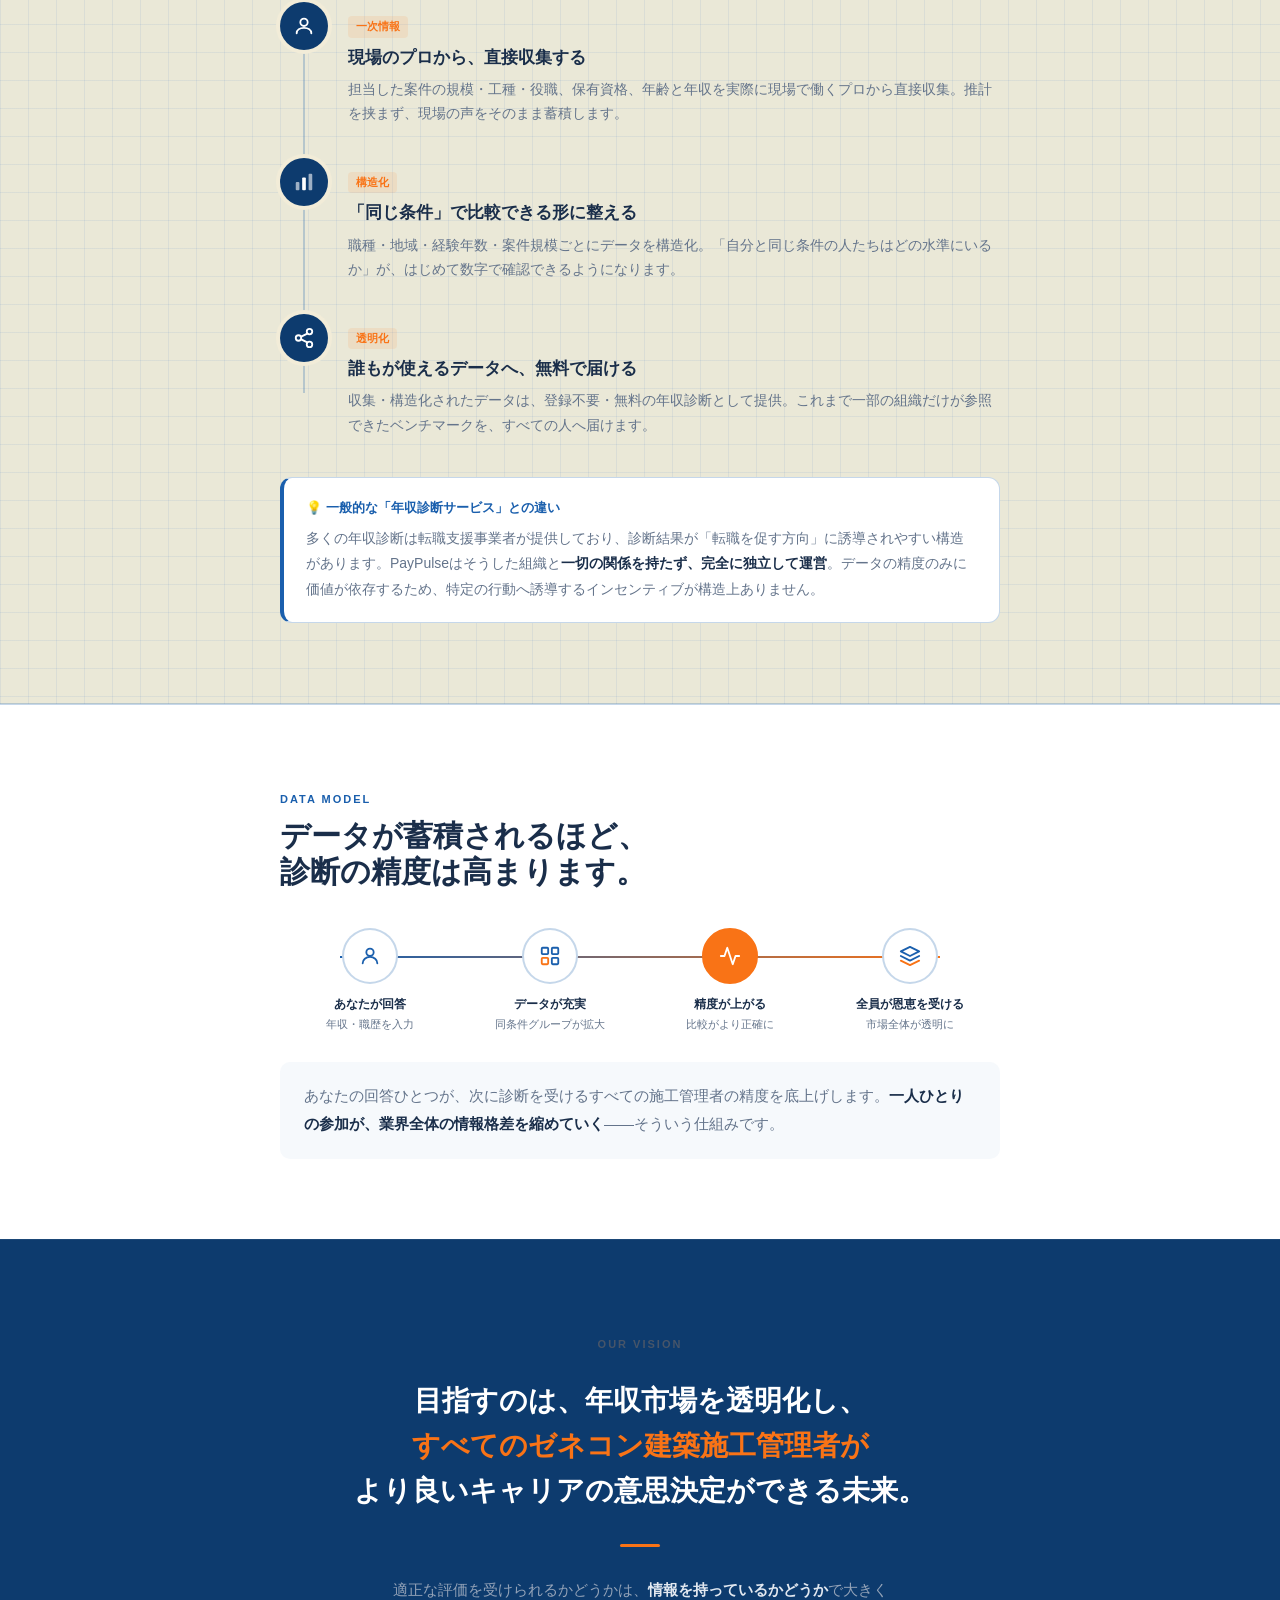
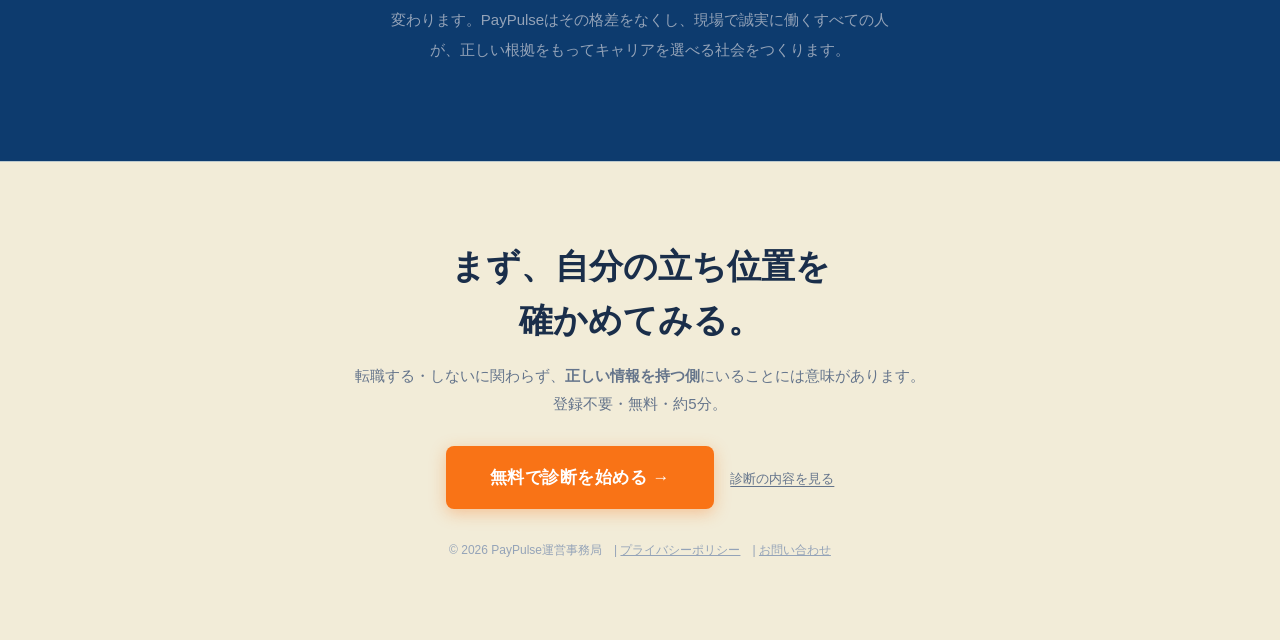
==== commit 483be8b1: "Redesign About hero (white/2-col/SVG), shorten Problem section, user-friendly result labels - about." ====
--- a/about.html
+++ b/about.html
@@ -4,215 +4,418 @@
 <meta charset="UTF-8">
 <meta name="viewport" content="width=device-width, initial-scale=1.0">
 <title>PayPulseについて — 年収の相場を、すべての現場へ</title>
-<meta name="description" content="PayPulseはゼネコン建築施工管理者のための年収データベースサービスです。これまでブラックボックスだった年収情報をオープンにし、すべての施工管理者がより良いキャリアの意思決定ができる未来を目指します。">
+<meta name="description" content="PayPulseはゼネコン建築施工管理者のための年収データベースサービス。ブラックボックスだった年収情報をオープンにし、すべての施工管理者が正しい情報でキャリアを選べる未来を目指します。">
 <link rel="stylesheet" href="brand.css">
 <style>
-body{
-  background-image:linear-gradient(var(--grid) 1px,transparent 1px),linear-gradient(90deg,var(--grid) 1px,transparent 1px);
-  background-size:28px 28px;
-}
-
-/* ── HEADER は brand.css に統合 ── */
-
-/* ── MISSION HERO ── */
-.mission-hero{
-  background:var(--blue-dark);color:#fff;
-  padding:52px 16px 48px;text-align:center;
-  position:relative;overflow:hidden;
-}
-@media(min-width:640px){.mission-hero{padding:88px 24px 80px}}
-.mission-hero::before{
-  content:'';position:absolute;inset:0;
-  background:linear-gradient(135deg,rgba(26,95,173,.35) 0%,transparent 55%),
-             radial-gradient(ellipse at 75% 40%,rgba(249,115,22,.15) 0%,transparent 55%);
-}
-.mission-inner{max-width:640px;margin:0 auto;position:relative;z-index:1}
-.mission-tag{
-  display:inline-block;background:rgba(249,115,22,.18);color:#fbbf24;
-  border:1px solid rgba(249,115,22,.3);font-size:11px;font-weight:700;
-  letter-spacing:2px;padding:5px 16px;border-radius:20px;margin-bottom:32px;
-}
-.mission-eyebrow{
-  font-size:clamp(15px,2.5vw,20px);font-weight:700;
-  color:#64748b;letter-spacing:1px;margin-bottom:12px;
-}
-.mission-eyebrow span{color:#94a3b8}
-.mission-title{
-  font-family:'Courier New',Courier,monospace;
-  font-size:clamp(28px,9vw,68px);font-weight:900;line-height:1.05;
-  letter-spacing:-1.5px;color:#fff;margin-bottom:20px;
-}
-@media(min-width:480px){.mission-title{letter-spacing:-2px;margin-bottom:28px}}
-.mission-title em{color:var(--orange);font-style:normal}
-.mission-sub{
-  font-size:clamp(15px,2vw,17px);color:#94a3b8;line-height:1.95;
-  max-width:480px;margin:0 auto;
-}
-.mission-sub strong{color:#e2e8f0}
-
-/* ── SECTION COMMON ── */
-section{padding:48px 16px}
-@media(min-width:640px){section{padding:76px 24px}}
-.section-inner{max-width:700px;margin:0 auto}
-.label-tag{
-  display:inline-block;font-size:11px;font-weight:700;letter-spacing:2px;
-  text-transform:uppercase;color:var(--blue);margin-bottom:14px;
-}
-.section-heading{
-  font-family:'Courier New',Courier,monospace;
-  font-size:clamp(22px,4vw,32px);font-weight:900;line-height:1.2;
-  margin-bottom:10px;
-}
-.section-lead{font-size:16px;color:var(--text-light);line-height:1.8;margin-bottom:40px}
-
-/* ── PROBLEM SECTION ── */
-.problem-bg{background:var(--white);border-top:1px solid var(--border)}
-
-/* Question cards */
-.questions{display:flex;flex-direction:column;gap:10px;margin-bottom:32px}
-@media(min-width:480px){.questions{gap:14px;margin-bottom:40px}}
-.q-card{
-  background:var(--bg);
-  border-radius:12px;padding:18px 18px 18px 52px;
-  position:relative;
-  transition:transform .2s,box-shadow .2s;
-}
-@media(min-width:480px){.q-card{border-radius:14px;padding:24px 28px 24px 64px}}
-.q-card:hover{transform:translateX(4px)}
-.q-card-num{
-  position:absolute;left:14px;top:50%;transform:translateY(-50%);
-  font-family:'Courier New',Courier,monospace;
-  font-size:22px;font-weight:900;color:rgba(26,95,173,.2);line-height:1;
-}
-@media(min-width:480px){.q-card-num{left:20px;font-size:28px}}
-.q-card-text{
-  font-size:14px;line-height:1.7;color:var(--text);font-weight:500;
-}
-@media(min-width:480px){.q-card-text{font-size:16px}}
-.q-card-text::before{content:'\201C';color:var(--blue);font-weight:900;font-size:20px;margin-right:2px}
-.q-card-text::after{content:'\201D';color:var(--blue);font-weight:900;font-size:20px;margin-left:2px}
+body {
+  background-image: linear-gradient(var(--grid) 1px,transparent 1px),linear-gradient(90deg,var(--grid) 1px,transparent 1px);
+  background-size: 28px 28px;
+}
+
+/* ══════════════════════════════════════════
+   ABOUT HERO — 白地 / 2カラム / PC でリッチに
+   ══════════════════════════════════════════ */
+.about-hero {
+  background: #fff;
+  border-bottom: 1px solid var(--border);
+  position: relative;
+  overflow: hidden;
+}
+/* オレンジ → ブルーのグラデーションバー */
+.about-hero::before {
+  content: '';
+  display: block;
+  height: 5px;
+  background: linear-gradient(90deg, var(--orange) 0%, #fb923c 40%, var(--blue) 100%);
+}
+.about-hero-inner {
+  max-width: 980px;
+  margin: 0 auto;
+  padding: 56px 32px 64px;
+  display: flex;
+  gap: 64px;
+  align-items: center;
+}
+@media (max-width: 760px) {
+  .about-hero-inner { flex-direction: column; padding: 36px 16px 44px; gap: 36px; }
+}
+
+/* ─ Left text ─ */
+.about-text { flex: 1; min-width: 0; }
+.about-page-tag {
+  display: inline-flex;
+  align-items: center;
+  gap: 6px;
+  font-size: 11px;
+  font-weight: 700;
+  letter-spacing: 3px;
+  text-transform: uppercase;
+  color: var(--orange);
+  margin-bottom: 20px;
+}
+.about-page-tag::before {
+  content: '';
+  display: inline-block;
+  width: 16px;
+  height: 2px;
+  background: var(--orange);
+}
+.about-h1 {
+  font-family: 'Courier New', Courier, monospace;
+  font-size: clamp(34px, 5.5vw, 60px);
+  font-weight: 900;
+  line-height: 1.08;
+  letter-spacing: -2px;
+  color: var(--text);
+  margin-bottom: 22px;
+}
+.about-h1 em { color: var(--blue); font-style: normal; }
+.about-lead {
+  font-size: clamp(14px, 1.6vw, 16px);
+  color: var(--text-light);
+  line-height: 1.9;
+  margin-bottom: 36px;
+  max-width: 440px;
+}
+/* 3 stat boxes */
+.about-stats {
+  display: flex;
+  border: 1px solid var(--border);
+  border-radius: 12px;
+  overflow: hidden;
+  max-width: 400px;
+  background: var(--bg);
+}
+.about-stat {
+  flex: 1;
+  padding: 14px 10px;
+  text-align: center;
+}
+.about-stat + .about-stat { border-left: 1px solid var(--border); }
+.about-stat-num {
+  font-family: 'Courier New', Courier, monospace;
+  font-size: clamp(20px, 3vw, 28px);
+  font-weight: 900;
+  color: var(--orange);
+  line-height: 1;
+}
+.about-stat-label {
+  font-size: 10px;
+  color: var(--text-light);
+  margin-top: 5px;
+  line-height: 1.4;
+}
+
+/* ─ Right illustration ─ */
+.about-illus {
+  flex-shrink: 0;
+  width: min(340px, 100%);
+  background: var(--bg);
+  border-radius: 16px;
+  padding: 12px;
+  box-shadow: 0 8px 40px rgba(26,95,173,.1), 0 2px 8px rgba(0,0,0,.05);
+  border: 1px solid rgba(26,95,173,.12);
+  position: relative;
+}
+.about-illus svg { display: block; width: 100%; height: auto; }
+/* SAMPLEウォーターマーク */
+.about-illus-label {
+  position: absolute;
+  bottom: 16px;
+  left: 50%;
+  transform: translateX(-50%);
+  font-size: 9px;
+  font-weight: 700;
+  letter-spacing: 2px;
+  color: var(--text-light);
+  text-transform: uppercase;
+  opacity: 0.6;
+}
+
+/* ══════════════════════════════════════════
+   SECTION COMMON
+   ══════════════════════════════════════════ */
+section { padding: 52px 16px; }
+@media (min-width: 640px) { section { padding: 80px 24px; } }
+.section-inner { max-width: 720px; margin: 0 auto; }
+.label-tag {
+  display: inline-block;
+  font-size: 11px;
+  font-weight: 700;
+  letter-spacing: 2px;
+  text-transform: uppercase;
+  color: var(--blue);
+  margin-bottom: 12px;
+}
+.section-heading {
+  font-family: 'Courier New', Courier, monospace;
+  font-size: clamp(22px, 3.5vw, 30px);
+  font-weight: 900;
+  line-height: 1.2;
+  margin-bottom: 12px;
+  color: var(--text);
+}
+.section-lead {
+  font-size: 15px;
+  color: var(--text-light);
+  line-height: 1.8;
+  margin-bottom: 36px;
+}
+
+/* ══════════════════════════════════════════
+   THE PROBLEM — コンパクトに
+   ══════════════════════════════════════════ */
+.problem-bg { background: var(--white); border-top: 1px solid var(--border); }
+
+/* 3 pain point cards */
+.pain-grid {
+  display: grid;
+  grid-template-columns: repeat(3, 1fr);
+  gap: 12px;
+  margin: 24px 0 28px;
+}
+@media (max-width: 560px) { .pain-grid { grid-template-columns: 1fr; gap: 8px; } }
+.pain-card {
+  background: var(--bg);
+  border-radius: 10px;
+  padding: 18px 16px;
+  border-left: 3px solid var(--blue);
+}
+.pain-icon { font-size: 22px; margin-bottom: 8px; }
+.pain-text {
+  font-size: 13px;
+  line-height: 1.7;
+  color: var(--text);
+  font-weight: 500;
+}
 
 /* Insight box */
-.insight-box{
-  background:var(--blue-dark);border-radius:12px;padding:20px 18px;
-  border-left:4px solid var(--orange);
-}
-@media(min-width:480px){.insight-box{border-radius:14px;padding:28px 32px}}
-.insight-box p{
-  font-size:14px;line-height:1.9;color:#cbd5e1;
-}
-@media(min-width:480px){.insight-box p{font-size:16px}}
-.insight-box strong{color:#fff;font-weight:700}
-
-/* ── SOLUTION SECTION ── */
-.solution-bg{background:rgba(26,95,173,.03);border-top:1px solid var(--border);border-bottom:1px solid var(--border)}
-
-/* Numbered solution points */
-.sol-points{display:flex;flex-direction:column;gap:0;position:relative;margin-bottom:48px}
-.sol-points::before{
-  content:'';position:absolute;left:23px;top:44px;bottom:44px;
-  width:2px;background:var(--border);
-}
-.sol-point{display:flex;gap:24px;align-items:flex-start;padding-bottom:32px}
-.sol-point:last-child{padding-bottom:0}
-.sol-num{
-  flex-shrink:0;width:48px;height:48px;border-radius:50%;
-  background:var(--blue-dark);color:#fff;
-  font-family:'Courier New',Courier,monospace;font-size:16px;font-weight:900;
-  display:flex;align-items:center;justify-content:center;
-  position:relative;z-index:1;
-  box-shadow:0 0 0 4px var(--bg);
-}
-.sol-body{padding-top:10px}
-.sol-title{font-size:17px;font-weight:700;margin-bottom:6px;color:var(--text)}
-.sol-desc{font-size:14px;color:var(--text-light);line-height:1.75}
-.sol-tag{
-  display:inline-block;font-size:11px;font-weight:700;
-  background:rgba(249,115,22,.1);color:var(--orange);
-  padding:2px 8px;border-radius:4px;margin-bottom:6px;
-}
+.insight-box {
+  background: var(--blue-dark);
+  border-radius: 12px;
+  padding: 20px 20px;
+  border-left: 4px solid var(--orange);
+}
+@media (min-width: 480px) { .insight-box { padding: 24px 28px; } }
+.insight-box p { font-size: 14px; line-height: 1.9; color: #cbd5e1; }
+@media (min-width: 480px) { .insight-box p { font-size: 15px; } }
+.insight-box strong { color: #fff; font-weight: 700; }
+
+/* ══════════════════════════════════════════
+   OUR APPROACH — 3 ステップ＋アイコン
+   ══════════════════════════════════════════ */
+.solution-bg {
+  background: rgba(26,95,173,.03);
+  border-top: 1px solid var(--border);
+  border-bottom: 1px solid var(--border);
+}
+.sol-points {
+  display: flex;
+  flex-direction: column;
+  gap: 0;
+  position: relative;
+  margin-bottom: 40px;
+}
+.sol-points::before {
+  content: '';
+  position: absolute;
+  left: 23px;
+  top: 44px;
+  bottom: 44px;
+  width: 2px;
+  background: var(--border);
+}
+@media (max-width: 480px) { .sol-points::before { display: none; } }
+.sol-point {
+  display: flex;
+  gap: 20px;
+  align-items: flex-start;
+  padding-bottom: 32px;
+}
+.sol-point:last-child { padding-bottom: 0; }
+.sol-icon {
+  flex-shrink: 0;
+  width: 48px;
+  height: 48px;
+  border-radius: 50%;
+  background: var(--blue-dark);
+  display: flex;
+  align-items: center;
+  justify-content: center;
+  position: relative;
+  z-index: 1;
+  box-shadow: 0 0 0 4px var(--bg);
+}
+.sol-body { padding-top: 10px; }
+.sol-tag {
+  display: inline-block;
+  font-size: 11px;
+  font-weight: 700;
+  background: rgba(249,115,22,.1);
+  color: var(--orange);
+  padding: 2px 8px;
+  border-radius: 4px;
+  margin-bottom: 6px;
+}
+.sol-title { font-size: 16px; font-weight: 700; margin-bottom: 6px; color: var(--text); }
+@media (min-width: 480px) { .sol-title { font-size: 17px; } }
+.sol-desc { font-size: 14px; color: var(--text-light); line-height: 1.75; }
 
 /* Trust note */
-.trust-note{
-  padding:22px 26px;
-  background:var(--white);border-radius:12px;
-  border:1px solid var(--border);
-  border-left:4px solid var(--blue);
-}
-.trust-note-title{font-size:13px;font-weight:700;color:var(--blue);margin-bottom:7px}
-.trust-note-body{font-size:14px;color:var(--text-light);line-height:1.8}
-.trust-note-body strong{color:var(--text)}
-
-/* ── DATA MODEL ── */
-.data-bg{background:var(--white);border-top:1px solid var(--border)}
-.data-flow{
-  display:grid;grid-template-columns:repeat(4,1fr);gap:0;
-  margin:40px 0 32px;position:relative;
-}
-.data-flow::before{
-  content:'';position:absolute;top:28px;left:60px;right:60px;height:2px;
-  background:linear-gradient(90deg,var(--blue),var(--orange));
-  z-index:0;
-}
-@media(max-width:560px){
-  .data-flow{grid-template-columns:1fr 1fr;gap:20px}
-  .data-flow::before{display:none}
-}
-.df-item{text-align:center;position:relative;z-index:1}
-.df-circle{
-  width:56px;height:56px;border-radius:50%;
-  display:flex;align-items:center;justify-content:center;
-  margin:0 auto 12px;
-  border:2px solid var(--border);
-  background:var(--white);
-  transition:transform .2s;
-}
-.df-circle:hover{transform:scale(1.08)}
-.df-circle.highlight{background:var(--orange);border-color:var(--orange)}
-.df-label{font-size:12px;font-weight:700;color:var(--text);line-height:1.4;margin-bottom:3px}
-.df-sub{font-size:11px;color:var(--text-light)}
-.data-note{
-  font-size:15px;line-height:1.9;color:var(--text-light);
-  background:rgba(26,95,173,.04);border-radius:10px;padding:20px 24px;
-}
-.data-note strong{color:var(--text)}
-
-/* ── VISION ── */
-.vision-bg{
-  background:var(--blue-dark);
-  border-top:1px solid rgba(255,255,255,.06);
-  padding:52px 16px;text-align:center;
-}
-@media(min-width:640px){.vision-bg{padding:88px 24px}}
-.vision-inner{max-width:640px;margin:0 auto}
-.vision-label{font-size:11px;font-weight:700;letter-spacing:2px;color:#475569;text-transform:uppercase;margin-bottom:28px}
-.vision-quote{
-  font-family:'Courier New',Courier,monospace;
-  font-size:clamp(20px,3.5vw,30px);font-weight:900;
-  color:#fff;line-height:1.55;margin-bottom:28px;
-}
-.vision-quote em{color:var(--orange);font-style:normal}
-.vision-divider{width:40px;height:3px;background:var(--orange);margin:0 auto 28px;border-radius:2px}
-.vision-body{font-size:16px;color:#94a3b8;line-height:2;max-width:500px;margin:0 auto}
-.vision-body strong{color:#e2e8f0}
-
-/* ── CTA ── */
-.cta-section{background:var(--bg);border-top:1px solid var(--border);padding:48px 16px;text-align:center}
-@media(min-width:640px){.cta-section{padding:72px 24px}}
-.cta-title{font-family:'Courier New',Courier,monospace;font-size:clamp(20px,5vw,34px);font-weight:900;margin-bottom:12px;color:var(--text)}
-.cta-sub{font-size:14px;color:var(--text-light);margin-bottom:24px;line-height:1.85}
-@media(min-width:480px){.cta-sub{font-size:15px;margin-bottom:28px}}
-.btn-primary{background:var(--orange);color:#fff;border:none;border-radius:8px;padding:14px 28px;font-size:15px;font-weight:700;cursor:pointer;font-family:inherit;letter-spacing:.5px;text-decoration:none;transition:background .2s,transform .15s,box-shadow .15s;box-shadow:0 4px 16px rgba(249,115,22,.35);display:inline-block}
-@media(min-width:480px){.btn-primary{padding:16px 36px;font-size:16px}}
-.btn-primary:hover{background:#ea6a00;transform:translateY(-2px);box-shadow:0 8px 24px rgba(249,115,22,.4)}
-.btn-text{display:inline-block;margin-left:12px;font-size:13px;color:var(--text-light);text-decoration:underline;text-underline-offset:3px}
-
-@media(max-width:480px){
-  .btn-text{display:block;margin:14px auto 0}
-  .mission-sub br{display:none}
-  .vision-body{font-size:14px}
-  .sol-points::before{display:none}
-}
+.trust-note {
+  padding: 20px 22px;
+  background: var(--white);
+  border-radius: 12px;
+  border: 1px solid var(--border);
+  border-left: 4px solid var(--blue);
+}
+.trust-note-title { font-size: 13px; font-weight: 700; color: var(--blue); margin-bottom: 7px; }
+.trust-note-body { font-size: 14px; color: var(--text-light); line-height: 1.8; }
+.trust-note-body strong { color: var(--text); }
+
+/* ══════════════════════════════════════════
+   DATA MODEL (flow)
+   ══════════════════════════════════════════ */
+.data-bg { background: var(--white); border-top: 1px solid var(--border); }
+.data-flow {
+  display: grid;
+  grid-template-columns: repeat(4, 1fr);
+  gap: 0;
+  margin: 36px 0 28px;
+  position: relative;
+}
+.data-flow::before {
+  content: '';
+  position: absolute;
+  top: 28px;
+  left: 60px;
+  right: 60px;
+  height: 2px;
+  background: linear-gradient(90deg, var(--blue), var(--orange));
+  z-index: 0;
+}
+@media (max-width: 560px) {
+  .data-flow { grid-template-columns: 1fr 1fr; gap: 20px; }
+  .data-flow::before { display: none; }
+}
+.df-item { text-align: center; position: relative; z-index: 1; }
+.df-circle {
+  width: 56px;
+  height: 56px;
+  border-radius: 50%;
+  display: flex;
+  align-items: center;
+  justify-content: center;
+  margin: 0 auto 12px;
+  border: 2px solid var(--border);
+  background: var(--white);
+  transition: transform .2s;
+}
+.df-circle:hover { transform: scale(1.08); }
+.df-circle.highlight { background: var(--orange); border-color: var(--orange); }
+.df-label { font-size: 12px; font-weight: 700; color: var(--text); line-height: 1.4; margin-bottom: 3px; }
+.df-sub { font-size: 11px; color: var(--text-light); }
+.data-note {
+  font-size: 15px;
+  line-height: 1.9;
+  color: var(--text-light);
+  background: rgba(26,95,173,.04);
+  border-radius: 10px;
+  padding: 20px 24px;
+}
+.data-note strong { color: var(--text); }
+
+/* ══════════════════════════════════════════
+   VISION
+   ══════════════════════════════════════════ */
+.vision-bg {
+  background: var(--blue-dark);
+  border-top: 1px solid rgba(255,255,255,.06);
+  padding: 56px 16px;
+  text-align: center;
+}
+@media (min-width: 640px) { .vision-bg { padding: 96px 24px; } }
+.vision-inner { max-width: 640px; margin: 0 auto; }
+.vision-label {
+  font-size: 11px;
+  font-weight: 700;
+  letter-spacing: 2px;
+  color: #475569;
+  text-transform: uppercase;
+  margin-bottom: 28px;
+}
+.vision-quote {
+  font-family: 'Courier New', Courier, monospace;
+  font-size: clamp(19px, 3.2vw, 28px);
+  font-weight: 900;
+  color: #fff;
+  line-height: 1.6;
+  margin-bottom: 28px;
+}
+.vision-quote em { color: var(--orange); font-style: normal; }
+.vision-divider {
+  width: 40px;
+  height: 3px;
+  background: var(--orange);
+  margin: 0 auto 28px;
+  border-radius: 2px;
+}
+.vision-body { font-size: 15px; color: #94a3b8; line-height: 2; max-width: 500px; margin: 0 auto; }
+.vision-body strong { color: #e2e8f0; }
+@media (max-width: 480px) { .vision-body { font-size: 14px; } }
+
+/* ══════════════════════════════════════════
+   CTA
+   ══════════════════════════════════════════ */
+.cta-section {
+  background: var(--bg);
+  border-top: 1px solid var(--border);
+  padding: 52px 16px;
+  text-align: center;
+}
+@media (min-width: 640px) { .cta-section { padding: 80px 24px; } }
+.cta-title {
+  font-family: 'Courier New', Courier, monospace;
+  font-size: clamp(20px, 4.5vw, 34px);
+  font-weight: 900;
+  margin-bottom: 12px;
+  color: var(--text);
+}
+.cta-sub {
+  font-size: 14px;
+  color: var(--text-light);
+  margin-bottom: 28px;
+  line-height: 1.85;
+}
+@media (min-width: 480px) { .cta-sub { font-size: 15px; } }
+.btn-primary {
+  background: var(--orange);
+  color: #fff;
+  border: none;
+  border-radius: 8px;
+  padding: 14px 28px;
+  font-size: 15px;
+  font-weight: 700;
+  cursor: pointer;
+  font-family: inherit;
+  letter-spacing: .5px;
+  text-decoration: none;
+  transition: background .2s, transform .15s, box-shadow .15s;
+  box-shadow: 0 4px 16px rgba(249,115,22,.35);
+  display: inline-block;
+}
+.btn-primary:link,.btn-primary:visited { color: #fff; text-decoration: none; }
+@media (min-width: 480px) { .btn-primary { padding: 16px 40px; font-size: 16px; } }
+.btn-primary:hover { background: #ea6a00; transform: translateY(-2px); box-shadow: 0 8px 24px rgba(249,115,22,.4); }
+.btn-text {
+  display: inline-block;
+  margin-left: 12px;
+  font-size: 13px;
+  color: var(--text-light);
+  text-decoration: underline;
+  text-underline-offset: 3px;
+}
+@media (max-width: 480px) { .btn-text { display: block; margin: 14px auto 0; } }
 </style>
 </head>
 <body>
@@ -226,95 +429,182 @@
   </div>
 </header>
 
-<!-- MISSION HERO -->
-<div class="mission-hero">
-  <div class="mission-inner">
-    <div class="mission-tag">ゼネコン建築施工管理者のための年収データベース</div>
-    <p class="mission-eyebrow">年収市場を、透明に。<span> / </span>キャリアをもっと自由に。</p>
-    <h1 class="mission-title">
-      現場の年収を、<br><em>オープンに。</em>
-    </h1>
-    <p class="mission-sub">
-      PayPulseはゼネコン建築施工管理者に向けた、<strong>年収データベースサービス</strong>です。<br>
-      現場で働くすべての人が、正しい情報をもとに<br>キャリアを選べる社会を目指しています。
-    </p>
+<!-- ══ ABOUT HERO ══ -->
+<div class="about-hero">
+  <div class="about-hero-inner">
+
+    <!-- Left: Text -->
+    <div class="about-text">
+      <div class="about-page-tag">About PayPulse</div>
+      <h1 class="about-h1">
+        年収情報の<br>
+        ブラックボックスを、<br>
+        <em>なくす。</em>
+      </h1>
+      <p class="about-lead">
+        ゼネコン建築施工管理者が「自分の年収は適正か」を確かめられる環境をつくるために、現場のリアルなデータを収集・公開しています。
+      </p>
+      <div class="about-stats">
+        <div class="about-stat">
+          <div class="about-stat-num">16+</div>
+          <div class="about-stat-label">蓄積回答数<br>(随時更新)</div>
+        </div>
+        <div class="about-stat">
+          <div class="about-stat-num">31</div>
+          <div class="about-stat-label">分析<br>データ軸</div>
+        </div>
+        <div class="about-stat">
+          <div class="about-stat-num">無料</div>
+          <div class="about-stat-label">登録<br>不要</div>
+        </div>
+      </div>
+    </div>
+
+    <!-- Right: Result preview illustration -->
+    <div class="about-illus">
+      <svg viewBox="0 0 320 300" xmlns="http://www.w3.org/2000/svg">
+        <defs>
+          <radialGradient id="bg3" cx="50%" cy="50%" r="50%">
+            <stop offset="0%" stop-color="#dbeafe" stop-opacity="0.5"/>
+            <stop offset="100%" stop-color="#f8fafc" stop-opacity="0"/>
+          </radialGradient>
+        </defs>
+        <!-- BG glow -->
+        <circle cx="160" cy="148" r="118" fill="url(#bg3)"/>
+
+        <!-- Ring track -->
+        <circle cx="160" cy="148" r="90" fill="none" stroke="#e2e8f0" stroke-width="16"/>
+        <!-- Progress arc (~78% = upper 22%) circumference≈565, 78%≈441 -->
+        <circle cx="160" cy="148" r="90" fill="none" stroke="#1a5fad" stroke-width="16"
+          stroke-dasharray="441 565" stroke-dashoffset="141"
+          stroke-linecap="round" transform="rotate(-90 160 148)"/>
+        <!-- Orange indicator dot -->
+        <circle cx="249" cy="105" r="11" fill="#f97316" stroke="#fff" stroke-width="3"/>
+
+        <!-- Center text -->
+        <text x="160" y="133" text-anchor="middle" font-size="12" fill="#94a3b8" font-weight="600" font-family="sans-serif">上位</text>
+        <text x="160" y="167" text-anchor="middle" font-family="Courier New" font-size="46" font-weight="900" fill="#1e293b">22</text>
+        <text x="160" y="187" text-anchor="middle" font-family="Courier New" font-size="20" font-weight="700" fill="#1a5fad">%</text>
+
+        <!-- Tick labels -->
+        <text x="62" y="178" text-anchor="middle" font-size="10" fill="#94a3b8">低</text>
+        <text x="258" y="178" text-anchor="middle" font-size="10" fill="#94a3b8">高</text>
+
+        <!-- Bottom stat cards -->
+        <rect x="10" y="248" width="90" height="44" rx="8" fill="#fff" stroke="#e0eeff" stroke-width="1.5"/>
+        <text x="55" y="265" text-anchor="middle" font-family="Courier New" font-size="14" font-weight="900" fill="#f97316">650万</text>
+        <text x="55" y="280" text-anchor="middle" font-size="9" fill="#94a3b8">あなたの年収</text>
+
+        <rect x="115" y="248" width="90" height="44" rx="8" fill="#fff" stroke="#e0eeff" stroke-width="1.5"/>
+        <text x="160" y="265" text-anchor="middle" font-family="Courier New" font-size="14" font-weight="900" fill="#1a5fad">720万</text>
+        <text x="160" y="280" text-anchor="middle" font-size="9" fill="#94a3b8">同条件の中央値</text>
+
+        <rect x="220" y="248" width="90" height="44" rx="8" fill="#1a5fad"/>
+        <text x="265" y="264" text-anchor="middle" font-size="9" fill="rgba(255,255,255,0.65)">同条件の</text>
+        <text x="265" y="278" text-anchor="middle" font-family="Courier New" font-size="11" font-weight="900" fill="#fff">5人と比較</text>
+      </svg>
+      <div class="about-illus-label">診断結果サンプル</div>
+    </div>
+
   </div>
 </div>
 
-<!-- THE PROBLEM -->
+<!-- ══ THE PROBLEM ══ -->
 <section class="problem-bg">
   <div class="section-inner">
     <div class="label-tag">The Problem</div>
-    <h2 class="section-heading">日本の建設業には、年収情報をめぐる大きな〝不均衡〟があります。</h2>
-    <p class="section-lead">現場で働きながら、こんな疑問を感じたことはないでしょうか。</p>
-
-    <div class="questions">
-      <div class="q-card">
-        <span class="q-card-num">01</span>
-        <span class="q-card-text">自分の年収は、同じ経験年数・同じ役職の人たちと比べて適正なのか？</span>
-      </div>
-      <div class="q-card">
-        <span class="q-card-num">02</span>
-        <span class="q-card-text">規模の大きい案件を担当するようになれば、もっと年収は上がるものなのか？</span>
-      </div>
-      <div class="q-card">
-        <span class="q-card-num">03</span>
-        <span class="q-card-text">転職を考えているが、いくら要求すれば市場価値に見合うのか？</span>
+    <h2 class="section-heading">施工管理者には、<br>年収を「確かめる手段」がない。</h2>
+
+    <div class="pain-grid">
+      <div class="pain-card">
+        <div class="pain-icon">🤔</div>
+        <div class="pain-text">自分の年収は同じ経験・役職の人と比べて適正なのか</div>
+      </div>
+      <div class="pain-card">
+        <div class="pain-icon">📐</div>
+        <div class="pain-text">規模の大きい案件を担えば、年収はどう変わるのか</div>
+      </div>
+      <div class="pain-card">
+        <div class="pain-icon">💬</div>
+        <div class="pain-text">転職時にいくら要求すれば市場価値に見合うのか</div>
       </div>
     </div>
 
     <div class="insight-box">
-      <p>
-        これらは当然の疑問です。しかし、答えを出せるだけの情報がどこにもない。転職サイトの「平均年収」は職種・規模・経験を無視した粗いデータ。同僚との年収の話はタブー。<strong>多くの施工管理者が、「なんとなく適正だろう」という感覚だけを頼りに、キャリアの大きな意思決定をせざるを得ない状況が続いています。</strong>
-      </p>
+      <p>転職サイトの「平均年収」は職種・規模・経験を無視した粗いデータ。同僚との年収の話はタブー。<strong>多くの施工管理者が、根拠のない感覚だけを頼りに、キャリアの大きな意思決定を続けています。</strong></p>
     </div>
   </div>
 </section>
 
-<!-- THE SOLUTION -->
+<!-- ══ OUR APPROACH ══ -->
 <section class="solution-bg">
   <div class="section-inner">
     <div class="label-tag">Our Approach</div>
-    <h2 class="section-heading">PayPulseはこの不均衡を、<br>「年収情報の透明化」によって解決します。</h2>
-    <p class="section-lead">ブラックボックスになっていた年収情報をオープンにすることで、公正な評価の実現と、より自由なキャリア構築につながると確信しているからです。</p>
+    <h2 class="section-heading">PayPulseはこの不均衡を、<br>「年収情報の透明化」で解決します。</h2>
+    <p class="section-lead">ブラックボックスになっていた年収情報をオープンにすることで、公正な評価と、自由なキャリア構築につながると確信しています。</p>
 
     <div class="sol-points">
+
       <div class="sol-point">
-        <div class="sol-num">1</div>
+        <div class="sol-icon">
+          <!-- Person/collect icon -->
+          <svg width="22" height="22" viewBox="0 0 24 24" fill="none">
+            <circle cx="12" cy="8" r="4" stroke="#fff" stroke-width="2"/>
+            <path d="M4 20c0-4 3.6-6 8-6s8 2 8 6" stroke="#fff" stroke-width="2" stroke-linecap="round"/>
+          </svg>
+        </div>
         <div class="sol-body">
           <span class="sol-tag">一次情報</span>
           <div class="sol-title">現場のプロから、直接収集する</div>
-          <p class="sol-desc">担当した案件の規模・工種・役職、保有資格、年齢と年収を、実際に現場で働くプロから直接収集します。推計や加工を挟まず、現場の声をそのまま蓄積します。</p>
-        </div>
-      </div>
+          <p class="sol-desc">担当した案件の規模・工種・役職、保有資格、年齢と年収を実際に現場で働くプロから直接収集。推計を挟まず、現場の声をそのまま蓄積します。</p>
+        </div>
+      </div>
+
       <div class="sol-point">
-        <div class="sol-num">2</div>
+        <div class="sol-icon">
+          <!-- Chart/structure icon -->
+          <svg width="22" height="22" viewBox="0 0 24 24" fill="none">
+            <rect x="3" y="12" width="4" height="9" rx="1" fill="#fff" opacity="0.6"/>
+            <rect x="10" y="7" width="4" height="14" rx="1" fill="#fff"/>
+            <rect x="17" y="3" width="4" height="18" rx="1" fill="#fff" opacity="0.6"/>
+          </svg>
+        </div>
         <div class="sol-body">
           <span class="sol-tag">構造化</span>
           <div class="sol-title">「同じ条件」で比較できる形に整える</div>
-          <p class="sol-desc">職種・地域・経験年数・案件規模ごとにデータを構造化することで、「自分と同じ条件の人たちはどの水準にいるか」が、はじめて数字で確認できるようになります。</p>
-        </div>
-      </div>
+          <p class="sol-desc">職種・地域・経験年数・案件規模ごとにデータを構造化。「自分と同じ条件の人たちはどの水準にいるか」が、はじめて数字で確認できるようになります。</p>
+        </div>
+      </div>
+
       <div class="sol-point">
-        <div class="sol-num">3</div>
+        <div class="sol-icon">
+          <!-- Open/share icon -->
+          <svg width="22" height="22" viewBox="0 0 24 24" fill="none">
+            <circle cx="18" cy="5" r="3" stroke="#fff" stroke-width="2"/>
+            <circle cx="6" cy="12" r="3" stroke="#fff" stroke-width="2"/>
+            <circle cx="18" cy="19" r="3" stroke="#fff" stroke-width="2"/>
+            <path d="M9 10.5l6-3M9 13.5l6 3" stroke="#fff" stroke-width="2" stroke-linecap="round"/>
+          </svg>
+        </div>
         <div class="sol-body">
           <span class="sol-tag">透明化</span>
           <div class="sol-title">誰もが使えるデータへ、無料で届ける</div>
-          <p class="sol-desc">収集・構造化されたデータは、登録不要・無料で利用できる年収診断として提供されます。これまで一部の組織だけが参照できたベンチマークを、すべての人へ。</p>
-        </div>
-      </div>
+          <p class="sol-desc">収集・構造化されたデータは、登録不要・無料の年収診断として提供。これまで一部の組織だけが参照できたベンチマークを、すべての人へ届けます。</p>
+        </div>
+      </div>
+
     </div>
 
     <div class="trust-note">
-      <div class="trust-note-title">💡 一般的な「年収診断サービス」との違いについて</div>
+      <div class="trust-note-title">💡 一般的な「年収診断サービス」との違い</div>
       <div class="trust-note-body">
-        世に出回っている年収診断の多くは、転職支援を事業とする組織が提供しており、診断結果が「転職を促す方向に引っ張られやすい」構造があります。PayPulseはそうした組織と<strong>一切の関係を持たず、完全に独立して運営</strong>されています。私たちの価値はデータの精度のみに依存するため、特定の行動へ誘導するインセンティブが構造上ありません。
+        多くの年収診断は転職支援事業者が提供しており、診断結果が「転職を促す方向」に誘導されやすい構造があります。PayPulseはそうした組織と<strong>一切の関係を持たず、完全に独立して運営</strong>。データの精度のみに価値が依存するため、特定の行動へ誘導するインセンティブが構造上ありません。
       </div>
     </div>
   </div>
 </section>
 
-<!-- DATA MODEL -->
+<!-- ══ DATA MODEL ══ -->
 <section class="data-bg">
   <div class="section-inner">
     <div class="label-tag">Data Model</div>
@@ -371,7 +661,7 @@
   </div>
 </section>
 
-<!-- VISION -->
+<!-- ══ VISION ══ -->
 <div class="vision-bg">
   <div class="vision-inner">
     <div class="vision-label">Our Vision</div>
@@ -382,13 +672,12 @@
     </p>
     <div class="vision-divider"></div>
     <p class="vision-body">
-      適正な評価を受けられるかどうかは、<strong>情報を持っているかどうか</strong>で大きく変わります。<br>
-      PayPulseはその格差をなくし、現場で誠実に働くすべての人が、<br>正しい根拠をもってキャリアを選べる社会をつくります。
+      適正な評価を受けられるかどうかは、<strong>情報を持っているかどうか</strong>で大きく変わります。PayPulseはその格差をなくし、現場で誠実に働くすべての人が、正しい根拠をもってキャリアを選べる社会をつくります。
     </p>
   </div>
 </div>
 
-<!-- CTA -->
+<!-- ══ CTA ══ -->
 <div class="cta-section">
   <h2 class="cta-title">まず、自分の立ち位置を<br>確かめてみる。</h2>
   <p class="cta-sub">
@@ -397,7 +686,11 @@
   </p>
   <a class="btn-primary" href="survey.html" style="font-size:17px;padding:18px 44px">無料で診断を始める →</a>
   <a class="btn-text" href="index.html">診断の内容を見る</a>
-  <p style="font-size:12px;color:#94a3b8;margin-top:32px">© 2026 PayPulse運営事務局　|　<a href="privacy.html" style="color:#94a3b8">プライバシーポリシー</a>　|　<a href="mailto:contact.fairbase@gmail.com" style="color:#94a3b8">お問い合わせ</a></p>
+  <p style="font-size:12px;color:#94a3b8;margin-top:32px">
+    © 2026 PayPulse運営事務局　|
+    <a href="privacy.html" style="color:#94a3b8">プライバシーポリシー</a>　|
+    <a href="mailto:contact.fairbase@gmail.com" style="color:#94a3b8">お問い合わせ</a>
+  </p>
 </div>
 
 </body>
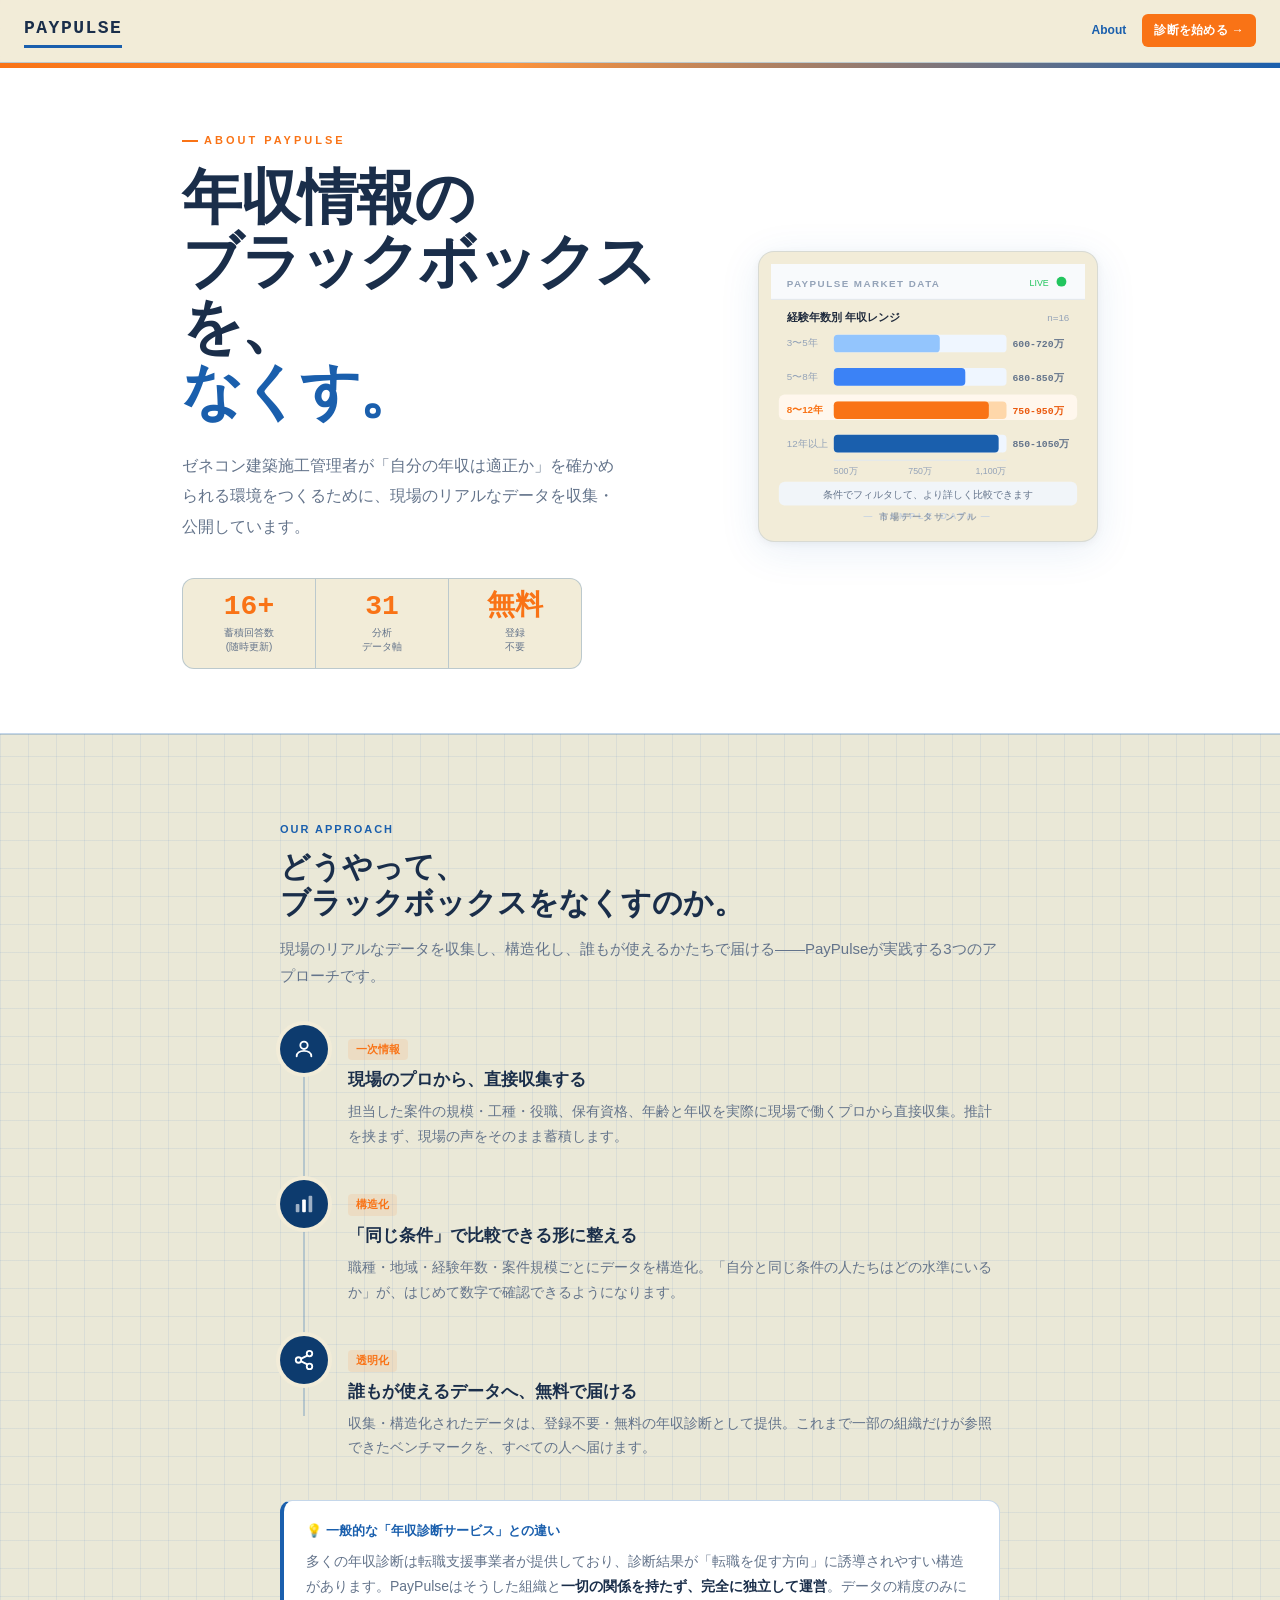
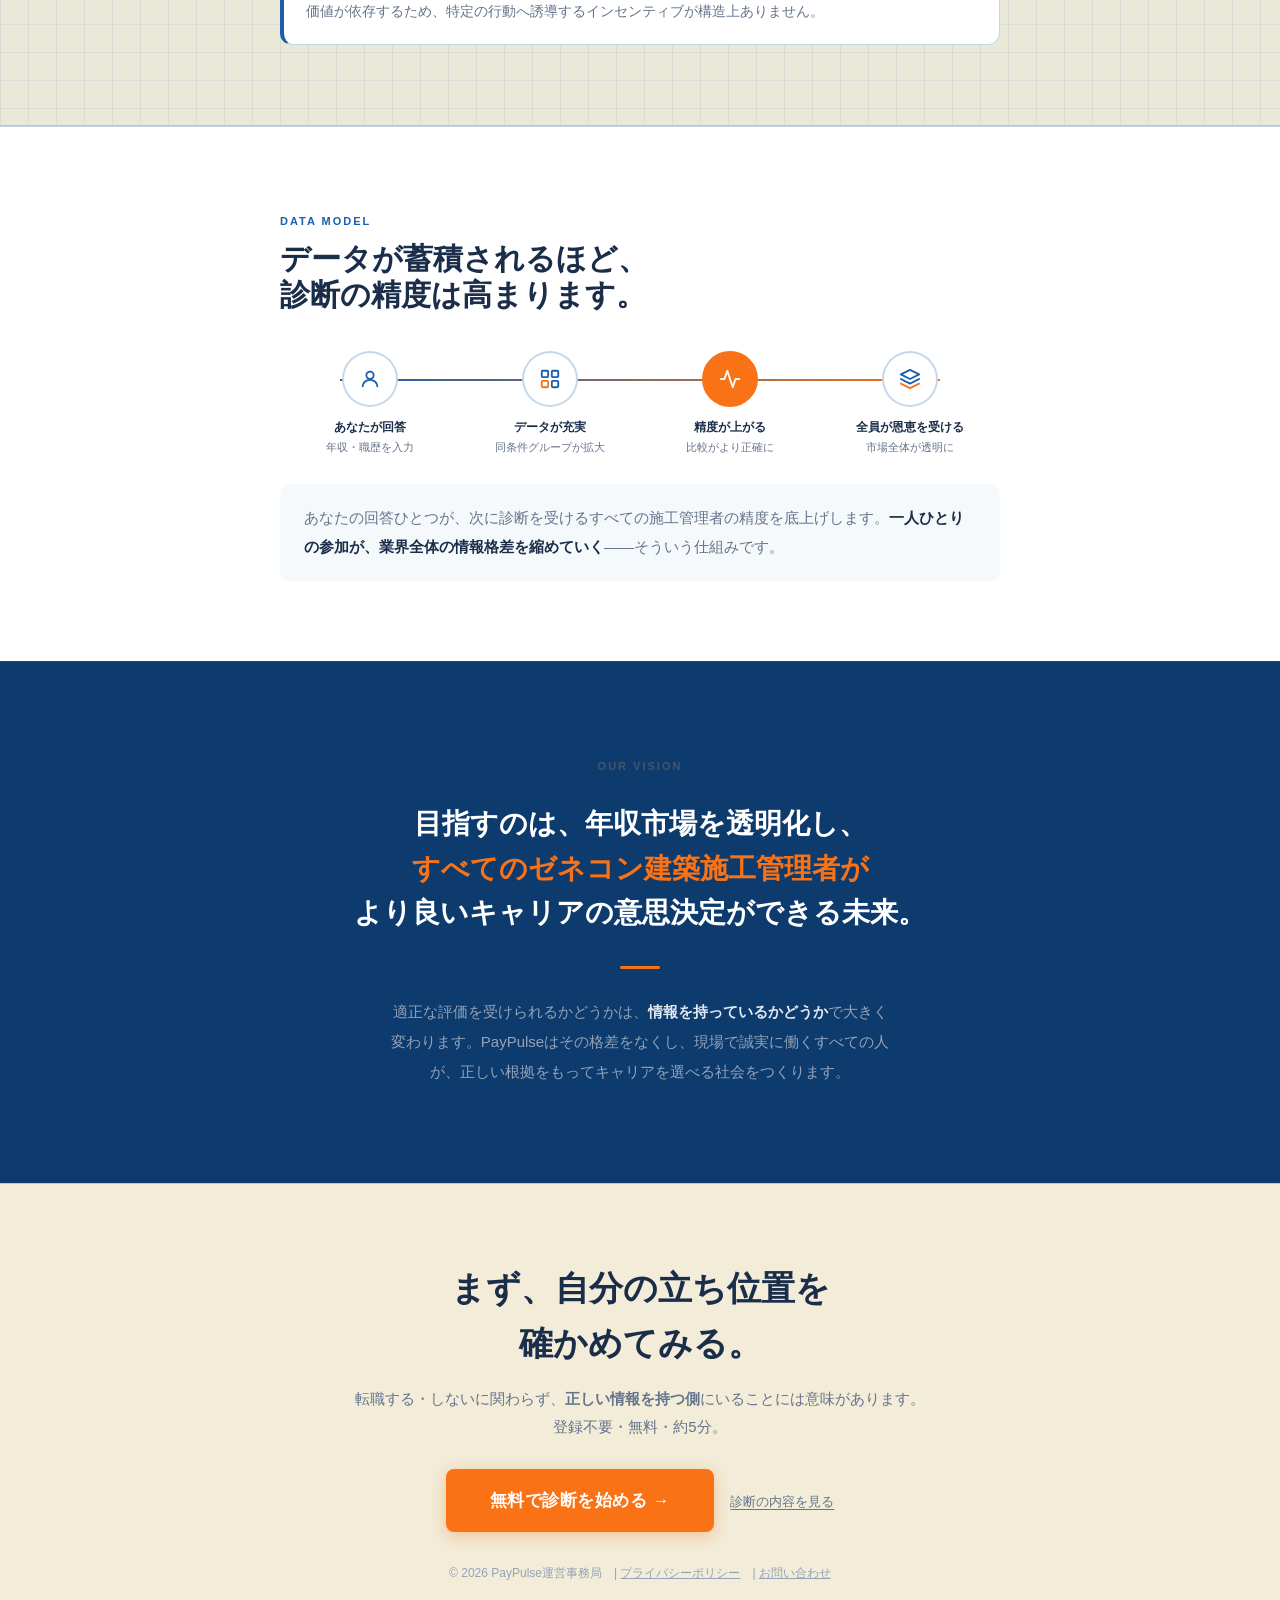
==== commit 774fbc5a: "about: replace hero illus with market chart, remove THE PROBLEM section, update OUR APPROACH intro -" ====
--- a/about.html
+++ b/about.html
@@ -161,45 +161,6 @@
   line-height: 1.8;
   margin-bottom: 36px;
 }
-
-/* ══════════════════════════════════════════
-   THE PROBLEM — コンパクトに
-   ══════════════════════════════════════════ */
-.problem-bg { background: var(--white); border-top: 1px solid var(--border); }
-
-/* 3 pain point cards */
-.pain-grid {
-  display: grid;
-  grid-template-columns: repeat(3, 1fr);
-  gap: 12px;
-  margin: 24px 0 28px;
-}
-@media (max-width: 560px) { .pain-grid { grid-template-columns: 1fr; gap: 8px; } }
-.pain-card {
-  background: var(--bg);
-  border-radius: 10px;
-  padding: 18px 16px;
-  border-left: 3px solid var(--blue);
-}
-.pain-icon { font-size: 22px; margin-bottom: 8px; }
-.pain-text {
-  font-size: 13px;
-  line-height: 1.7;
-  color: var(--text);
-  font-weight: 500;
-}
-
-/* Insight box */
-.insight-box {
-  background: var(--blue-dark);
-  border-radius: 12px;
-  padding: 20px 20px;
-  border-left: 4px solid var(--orange);
-}
-@media (min-width: 480px) { .insight-box { padding: 24px 28px; } }
-.insight-box p { font-size: 14px; line-height: 1.9; color: #cbd5e1; }
-@media (min-width: 480px) { .insight-box p { font-size: 15px; } }
-.insight-box strong { color: #fff; font-weight: 700; }
 
 /* ══════════════════════════════════════════
    OUR APPROACH — 3 ステップ＋アイコン
@@ -460,88 +421,70 @@
       </div>
     </div>
 
-    <!-- Right: Result preview illustration -->
+    <!-- Right: Market data illustration (salary range by experience) -->
     <div class="about-illus">
-      <svg viewBox="0 0 320 300" xmlns="http://www.w3.org/2000/svg">
-        <defs>
-          <radialGradient id="bg3" cx="50%" cy="50%" r="50%">
-            <stop offset="0%" stop-color="#dbeafe" stop-opacity="0.5"/>
-            <stop offset="100%" stop-color="#f8fafc" stop-opacity="0"/>
-          </radialGradient>
-        </defs>
-        <!-- BG glow -->
-        <circle cx="160" cy="148" r="118" fill="url(#bg3)"/>
-
-        <!-- Ring track -->
-        <circle cx="160" cy="148" r="90" fill="none" stroke="#e2e8f0" stroke-width="16"/>
-        <!-- Progress arc (~78% = upper 22%) circumference≈565, 78%≈441 -->
-        <circle cx="160" cy="148" r="90" fill="none" stroke="#1a5fad" stroke-width="16"
-          stroke-dasharray="441 565" stroke-dashoffset="141"
-          stroke-linecap="round" transform="rotate(-90 160 148)"/>
-        <!-- Orange indicator dot -->
-        <circle cx="249" cy="105" r="11" fill="#f97316" stroke="#fff" stroke-width="3"/>
-
-        <!-- Center text -->
-        <text x="160" y="133" text-anchor="middle" font-size="12" fill="#94a3b8" font-weight="600" font-family="sans-serif">上位</text>
-        <text x="160" y="167" text-anchor="middle" font-family="Courier New" font-size="46" font-weight="900" fill="#1e293b">22</text>
-        <text x="160" y="187" text-anchor="middle" font-family="Courier New" font-size="20" font-weight="700" fill="#1a5fad">%</text>
-
-        <!-- Tick labels -->
-        <text x="62" y="178" text-anchor="middle" font-size="10" fill="#94a3b8">低</text>
-        <text x="258" y="178" text-anchor="middle" font-size="10" fill="#94a3b8">高</text>
-
-        <!-- Bottom stat cards -->
-        <rect x="10" y="248" width="90" height="44" rx="8" fill="#fff" stroke="#e0eeff" stroke-width="1.5"/>
-        <text x="55" y="265" text-anchor="middle" font-family="Courier New" font-size="14" font-weight="900" fill="#f97316">650万</text>
-        <text x="55" y="280" text-anchor="middle" font-size="9" fill="#94a3b8">あなたの年収</text>
-
-        <rect x="115" y="248" width="90" height="44" rx="8" fill="#fff" stroke="#e0eeff" stroke-width="1.5"/>
-        <text x="160" y="265" text-anchor="middle" font-family="Courier New" font-size="14" font-weight="900" fill="#1a5fad">720万</text>
-        <text x="160" y="280" text-anchor="middle" font-size="9" fill="#94a3b8">同条件の中央値</text>
-
-        <rect x="220" y="248" width="90" height="44" rx="8" fill="#1a5fad"/>
-        <text x="265" y="264" text-anchor="middle" font-size="9" fill="rgba(255,255,255,0.65)">同条件の</text>
-        <text x="265" y="278" text-anchor="middle" font-family="Courier New" font-size="11" font-weight="900" fill="#fff">5人と比較</text>
+      <svg viewBox="0 0 320 270" xmlns="http://www.w3.org/2000/svg">
+        <!-- Header bar -->
+        <rect x="0" y="0" width="320" height="36" fill="#f8fafc"/>
+        <text x="16" y="23" font-size="10" font-weight="700" fill="#94a3b8" font-family="sans-serif" letter-spacing="1.5">PAYPULSE MARKET DATA</text>
+        <circle cx="296" cy="18" r="5" fill="#22c55e"/>
+        <text x="283" y="22" text-anchor="end" font-size="9" fill="#22c55e" font-family="sans-serif">LIVE</text>
+        <line x1="0" y1="36" x2="320" y2="36" stroke="#e2e8f0" stroke-width="1"/>
+
+        <!-- Section title -->
+        <text x="16" y="58" font-size="11" font-weight="700" fill="#1e293b" font-family="sans-serif">経験年数別 年収レンジ</text>
+        <text x="304" y="58" text-anchor="end" font-size="10" fill="#94a3b8" font-family="sans-serif">n=16</text>
+
+        <!-- Row 1: 3〜5年 -->
+        <text x="16" y="84" font-size="10" fill="#94a3b8" font-family="sans-serif">3〜5年</text>
+        <rect x="64" y="72" width="176" height="18" rx="4" fill="#eff6ff"/>
+        <rect x="64" y="72" width="108" height="18" rx="4" fill="#93c5fd"/>
+        <text x="246" y="85" font-size="10" fill="#64748b" font-family="Courier New" font-weight="700">600-720万</text>
+
+        <!-- Row 2: 5〜8年 -->
+        <text x="16" y="118" font-size="10" fill="#94a3b8" font-family="sans-serif">5〜8年</text>
+        <rect x="64" y="106" width="176" height="18" rx="4" fill="#eff6ff"/>
+        <rect x="64" y="106" width="134" height="18" rx="4" fill="#3b82f6"/>
+        <text x="246" y="119" font-size="10" fill="#64748b" font-family="Courier New" font-weight="700">680-850万</text>
+
+        <!-- Row 3: 8〜12年 — highlighted orange "あなた" -->
+        <rect x="8" y="133" width="304" height="26" rx="6" fill="#fff7ed"/>
+        <text x="16" y="152" font-size="10" fill="#f97316" font-weight="700" font-family="sans-serif">8〜12年　← あなた</text>
+        <rect x="64" y="140" width="176" height="18" rx="4" fill="#fed7aa"/>
+        <rect x="64" y="140" width="158" height="18" rx="4" fill="#f97316"/>
+        <text x="246" y="153" font-size="10" fill="#ea580c" font-family="Courier New" font-weight="700">750-950万</text>
+
+        <!-- Row 4: 12年以上 -->
+        <text x="16" y="186" font-size="10" fill="#94a3b8" font-family="sans-serif">12年以上</text>
+        <rect x="64" y="174" width="176" height="18" rx="4" fill="#eff6ff"/>
+        <rect x="64" y="174" width="168" height="18" rx="4" fill="#1a5fad"/>
+        <text x="246" y="187" font-size="10" fill="#64748b" font-family="Courier New" font-weight="700">850-1050万</text>
+
+        <!-- X-axis ticks -->
+        <line x1="64" y1="200" x2="240" y2="200" stroke="#e2e8f0" stroke-width="1"/>
+        <text x="64" y="214" font-size="9" fill="#94a3b8" font-family="sans-serif">500万</text>
+        <text x="152" y="214" text-anchor="middle" font-size="9" fill="#94a3b8" font-family="sans-serif">750万</text>
+        <text x="240" y="214" text-anchor="end" font-size="9" fill="#94a3b8" font-family="sans-serif">1,100万</text>
+
+        <!-- Bottom note -->
+        <rect x="8" y="222" width="304" height="24" rx="6" fill="#f1f5f9"/>
+        <text x="160" y="238" text-anchor="middle" font-size="10" fill="#64748b" font-family="sans-serif">条件でフィルタして、より詳しく比較できます</text>
+
+        <!-- SAMPLE watermark -->
+        <text x="160" y="260" text-anchor="middle" font-size="9" fill="#cbd5e1" font-weight="700" font-family="sans-serif" letter-spacing="3">— SAMPLE DATA —</text>
       </svg>
-      <div class="about-illus-label">診断結果サンプル</div>
+      <div class="about-illus-label">市場データサンプル</div>
     </div>
 
   </div>
 </div>
-
-<!-- ══ THE PROBLEM ══ -->
-<section class="problem-bg">
-  <div class="section-inner">
-    <div class="label-tag">The Problem</div>
-    <h2 class="section-heading">施工管理者には、<br>年収を「確かめる手段」がない。</h2>
-
-    <div class="pain-grid">
-      <div class="pain-card">
-        <div class="pain-icon">🤔</div>
-        <div class="pain-text">自分の年収は同じ経験・役職の人と比べて適正なのか</div>
-      </div>
-      <div class="pain-card">
-        <div class="pain-icon">📐</div>
-        <div class="pain-text">規模の大きい案件を担えば、年収はどう変わるのか</div>
-      </div>
-      <div class="pain-card">
-        <div class="pain-icon">💬</div>
-        <div class="pain-text">転職時にいくら要求すれば市場価値に見合うのか</div>
-      </div>
-    </div>
-
-    <div class="insight-box">
-      <p>転職サイトの「平均年収」は職種・規模・経験を無視した粗いデータ。同僚との年収の話はタブー。<strong>多くの施工管理者が、根拠のない感覚だけを頼りに、キャリアの大きな意思決定を続けています。</strong></p>
-    </div>
-  </div>
-</section>
 
 <!-- ══ OUR APPROACH ══ -->
 <section class="solution-bg">
   <div class="section-inner">
     <div class="label-tag">Our Approach</div>
-    <h2 class="section-heading">PayPulseはこの不均衡を、<br>「年収情報の透明化」で解決します。</h2>
-    <p class="section-lead">ブラックボックスになっていた年収情報をオープンにすることで、公正な評価と、自由なキャリア構築につながると確信しています。</p>
+    <h2 class="section-heading">どうやって、<br>ブラックボックスをなくすのか。</h2>
+    <p class="section-lead">現場のリアルなデータを収集し、構造化し、誰もが使えるかたちで届ける——PayPulseが実践する3つのアプローチです。</p>
 
     <div class="sol-points">
 
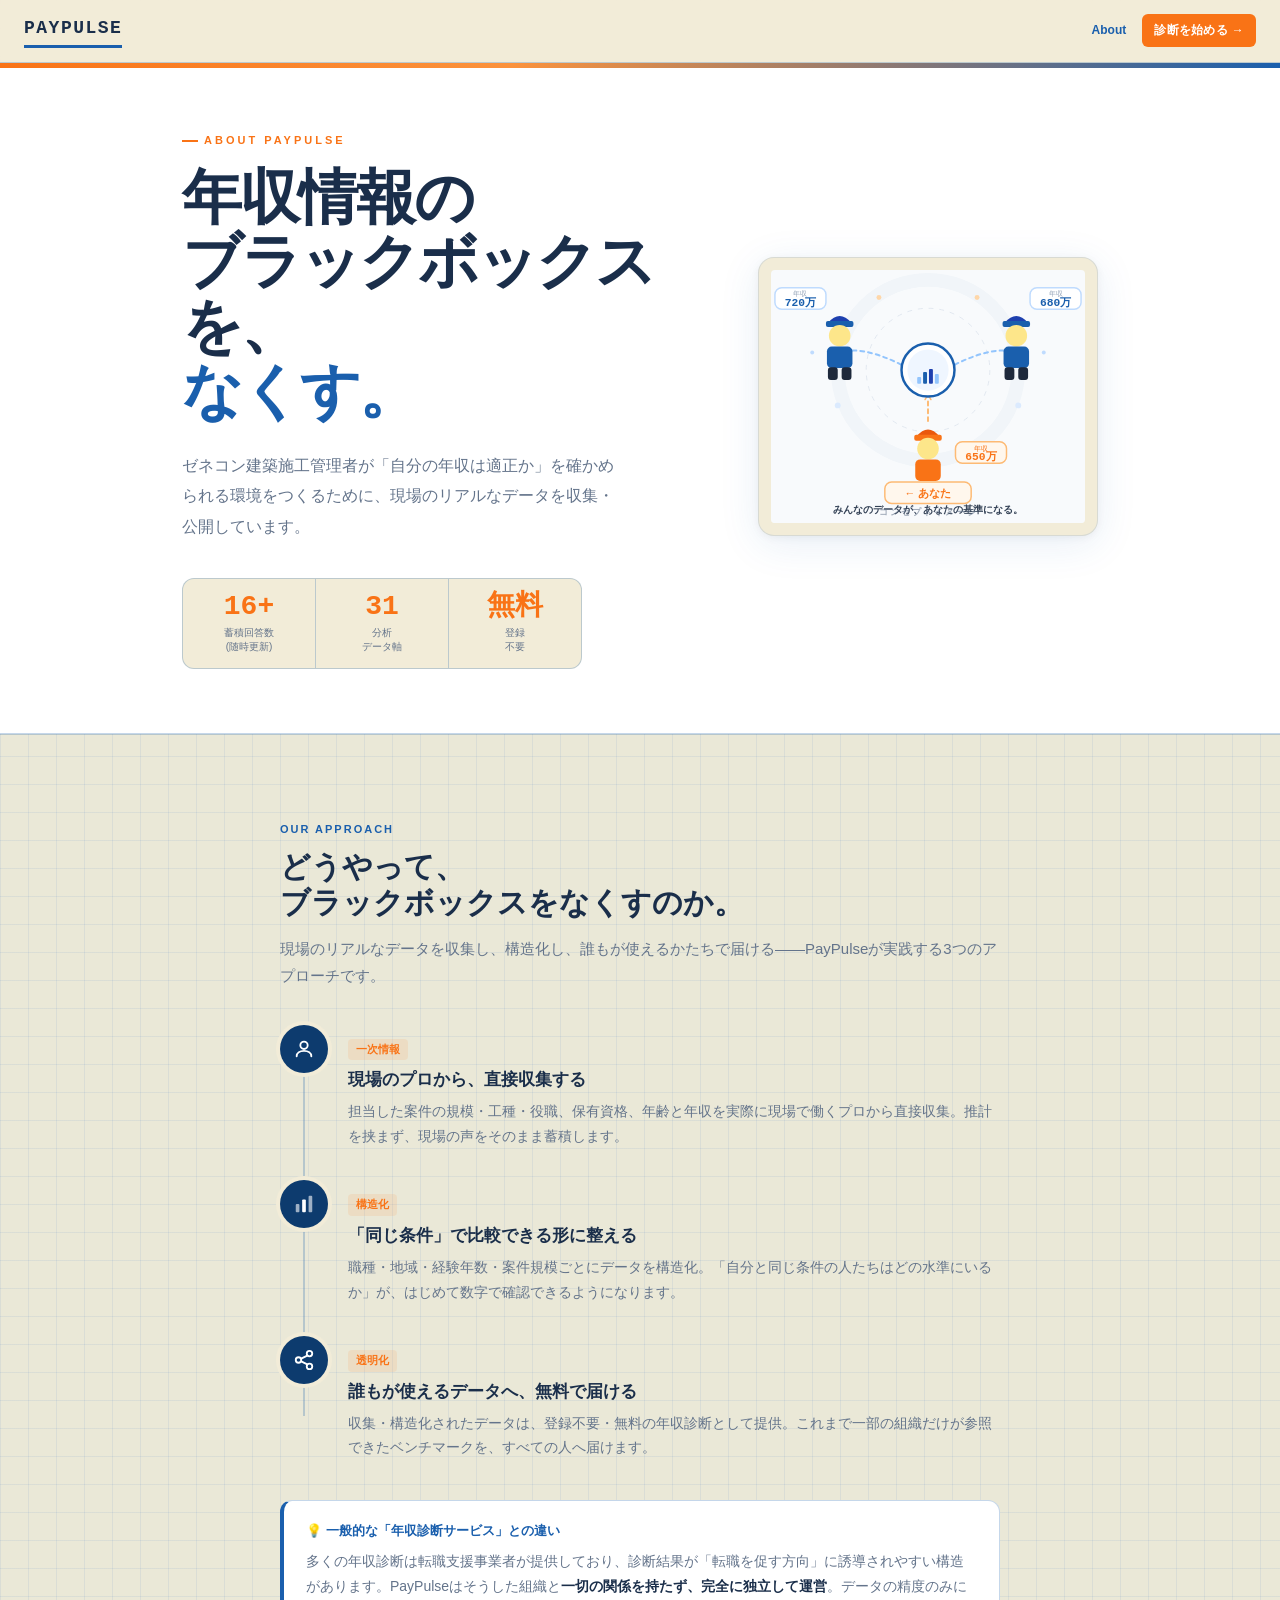
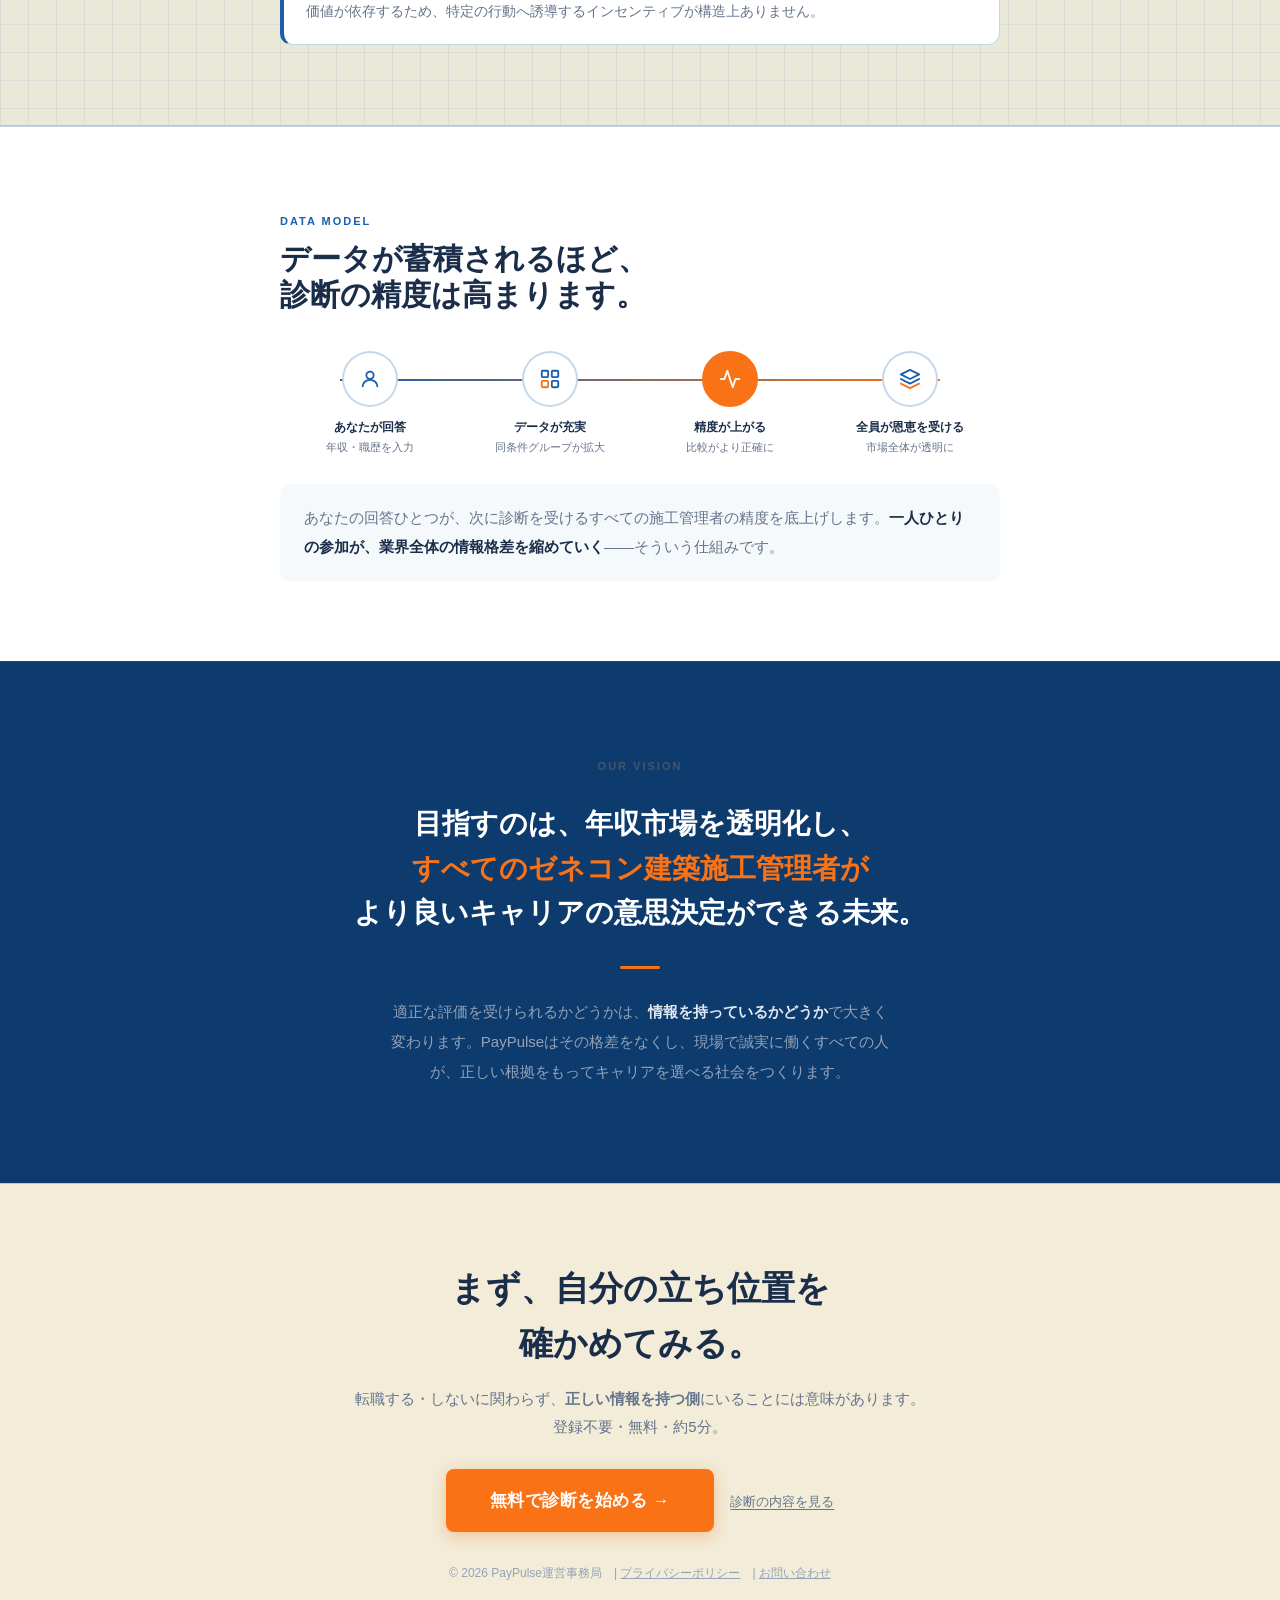
==== commit 156d9789: "about: replace hero illustration with community-data concept SVG Three construction workers (hard ha" ====
--- a/about.html
+++ b/about.html
@@ -421,59 +421,130 @@
       </div>
     </div>
 
-    <!-- Right: Market data illustration (salary range by experience) -->
+    <!-- Right: Community data illustration -->
     <div class="about-illus">
-      <svg viewBox="0 0 320 270" xmlns="http://www.w3.org/2000/svg">
-        <!-- Header bar -->
-        <rect x="0" y="0" width="320" height="36" fill="#f8fafc"/>
-        <text x="16" y="23" font-size="10" font-weight="700" fill="#94a3b8" font-family="sans-serif" letter-spacing="1.5">PAYPULSE MARKET DATA</text>
-        <circle cx="296" cy="18" r="5" fill="#22c55e"/>
-        <text x="283" y="22" text-anchor="end" font-size="9" fill="#22c55e" font-family="sans-serif">LIVE</text>
-        <line x1="0" y1="36" x2="320" y2="36" stroke="#e2e8f0" stroke-width="1"/>
-
-        <!-- Section title -->
-        <text x="16" y="58" font-size="11" font-weight="700" fill="#1e293b" font-family="sans-serif">経験年数別 年収レンジ</text>
-        <text x="304" y="58" text-anchor="end" font-size="10" fill="#94a3b8" font-family="sans-serif">n=16</text>
-
-        <!-- Row 1: 3〜5年 -->
-        <text x="16" y="84" font-size="10" fill="#94a3b8" font-family="sans-serif">3〜5年</text>
-        <rect x="64" y="72" width="176" height="18" rx="4" fill="#eff6ff"/>
-        <rect x="64" y="72" width="108" height="18" rx="4" fill="#93c5fd"/>
-        <text x="246" y="85" font-size="10" fill="#64748b" font-family="Courier New" font-weight="700">600-720万</text>
-
-        <!-- Row 2: 5〜8年 -->
-        <text x="16" y="118" font-size="10" fill="#94a3b8" font-family="sans-serif">5〜8年</text>
-        <rect x="64" y="106" width="176" height="18" rx="4" fill="#eff6ff"/>
-        <rect x="64" y="106" width="134" height="18" rx="4" fill="#3b82f6"/>
-        <text x="246" y="119" font-size="10" fill="#64748b" font-family="Courier New" font-weight="700">680-850万</text>
-
-        <!-- Row 3: 8〜12年 — highlighted orange "あなた" -->
-        <rect x="8" y="133" width="304" height="26" rx="6" fill="#fff7ed"/>
-        <text x="16" y="152" font-size="10" fill="#f97316" font-weight="700" font-family="sans-serif">8〜12年　← あなた</text>
-        <rect x="64" y="140" width="176" height="18" rx="4" fill="#fed7aa"/>
-        <rect x="64" y="140" width="158" height="18" rx="4" fill="#f97316"/>
-        <text x="246" y="153" font-size="10" fill="#ea580c" font-family="Courier New" font-weight="700">750-950万</text>
-
-        <!-- Row 4: 12年以上 -->
-        <text x="16" y="186" font-size="10" fill="#94a3b8" font-family="sans-serif">12年以上</text>
-        <rect x="64" y="174" width="176" height="18" rx="4" fill="#eff6ff"/>
-        <rect x="64" y="174" width="168" height="18" rx="4" fill="#1a5fad"/>
-        <text x="246" y="187" font-size="10" fill="#64748b" font-family="Courier New" font-weight="700">850-1050万</text>
-
-        <!-- X-axis ticks -->
-        <line x1="64" y1="200" x2="240" y2="200" stroke="#e2e8f0" stroke-width="1"/>
-        <text x="64" y="214" font-size="9" fill="#94a3b8" font-family="sans-serif">500万</text>
-        <text x="152" y="214" text-anchor="middle" font-size="9" fill="#94a3b8" font-family="sans-serif">750万</text>
-        <text x="240" y="214" text-anchor="end" font-size="9" fill="#94a3b8" font-family="sans-serif">1,100万</text>
-
-        <!-- Bottom note -->
-        <rect x="8" y="222" width="304" height="24" rx="6" fill="#f1f5f9"/>
-        <text x="160" y="238" text-anchor="middle" font-size="10" fill="#64748b" font-family="sans-serif">条件でフィルタして、より詳しく比較できます</text>
-
-        <!-- SAMPLE watermark -->
-        <text x="160" y="260" text-anchor="middle" font-size="9" fill="#cbd5e1" font-weight="700" font-family="sans-serif" letter-spacing="3">— SAMPLE DATA —</text>
+      <svg viewBox="0 0 320 258" xmlns="http://www.w3.org/2000/svg">
+
+        <!-- Background -->
+        <rect width="320" height="258" fill="#f8fafc" rx="4"/>
+
+        <!-- Decorative rings (centered on hub) -->
+        <circle cx="160" cy="102" r="92" fill="none" stroke="#f1f5f9" stroke-width="14"/>
+        <circle cx="160" cy="102" r="63" fill="none" stroke="#e2e8f0" stroke-width="1" stroke-dasharray="5 6"/>
+
+        <!-- Accent dots -->
+        <circle cx="110" cy="28"  r="2.5" fill="#fed7aa"/>
+        <circle cx="210" cy="28"  r="2.5" fill="#fed7aa"/>
+        <circle cx="42"  cy="84"  r="2"   fill="#bfdbfe"/>
+        <circle cx="278" cy="84"  r="2"   fill="#bfdbfe"/>
+        <circle cx="68"  cy="138" r="3"   fill="#dbeafe"/>
+        <circle cx="252" cy="138" r="3"   fill="#dbeafe"/>
+
+        <!-- ── Connection lines (dashed) ── -->
+        <!-- A → hub -->
+        <path d="M 83 82 C 108 82 135 98 142 101"
+              stroke="#93c5fd" stroke-width="2" fill="none"
+              stroke-dasharray="4 4" stroke-linecap="round"/>
+        <!-- arrowhead at hub end -->
+        <path d="M 140 97 L 146 101 L 140 105"
+              stroke="#93c5fd" stroke-width="1.5" fill="none"
+              stroke-linecap="round" stroke-linejoin="round"/>
+
+        <!-- B → hub -->
+        <path d="M 237 82 C 212 82 185 98 178 101"
+              stroke="#93c5fd" stroke-width="2" fill="none"
+              stroke-dasharray="4 4" stroke-linecap="round"/>
+        <!-- arrowhead at hub end -->
+        <path d="M 180 97 L 174 101 L 180 105"
+              stroke="#93c5fd" stroke-width="1.5" fill="none"
+              stroke-linecap="round" stroke-linejoin="round"/>
+
+        <!-- C → hub (vertical upward) -->
+        <line x1="160" y1="154" x2="160" y2="130"
+              stroke="#fdba74" stroke-width="2"
+              stroke-dasharray="4 4" stroke-linecap="round"/>
+        <!-- arrowhead at hub end -->
+        <path d="M 157 132 L 160 127 L 163 132"
+              stroke="#fdba74" stroke-width="1.5" fill="none"
+              stroke-linecap="round" stroke-linejoin="round"/>
+
+        <!-- ── Central hub (data aggregator) ── -->
+        <circle cx="160" cy="102" r="27" fill="#fff" stroke="#1a5fad" stroke-width="2.5"/>
+        <circle cx="160" cy="102" r="21" fill="#eff6ff"/>
+        <!-- Mini bar chart inside hub -->
+        <rect x="149" y="109" width="4" height="7"  rx="1" fill="#93c5fd"/>
+        <rect x="155" y="104" width="4" height="12" rx="1" fill="#1a5fad"/>
+        <rect x="161" y="101" width="4" height="15" rx="1" fill="#1e40af"/>
+        <rect x="167" y="106" width="4" height="10" rx="1" fill="#93c5fd"/>
+
+        <!-- ── Person A (blue, left) ── -->
+        <!-- salary badge -->
+        <rect x="4" y="18" width="52" height="22" rx="7"
+              fill="#fff" stroke="#bfdbfe" stroke-width="1.5"/>
+        <text x="30" y="27" text-anchor="middle" font-size="7.5"
+              fill="#94a3b8" font-family="sans-serif">年収</text>
+        <text x="30" y="37" text-anchor="middle" font-family="Courier New"
+              font-size="11.5" font-weight="900" fill="#1a5fad">720万</text>
+        <!-- hard hat dome -->
+        <path d="M 58 54 Q 70 40 82 54 Z" fill="#1e40af"/>
+        <!-- hat brim -->
+        <rect x="56" y="52" width="28" height="6" rx="2" fill="#1a5fad"/>
+        <!-- head -->
+        <circle cx="70" cy="67" r="11" fill="#fde68a"/>
+        <!-- body -->
+        <rect x="57" y="78" width="26" height="22" rx="5" fill="#1a5fad"/>
+        <!-- legs -->
+        <rect x="58" y="99" width="10" height="13" rx="3" fill="#1e293b"/>
+        <rect x="72" y="99" width="10" height="13" rx="3" fill="#1e293b"/>
+
+        <!-- ── Person B (blue, right) ── -->
+        <!-- salary badge -->
+        <rect x="264" y="18" width="52" height="22" rx="7"
+              fill="#fff" stroke="#bfdbfe" stroke-width="1.5"/>
+        <text x="290" y="27" text-anchor="middle" font-size="7.5"
+              fill="#94a3b8" font-family="sans-serif">年収</text>
+        <text x="290" y="37" text-anchor="middle" font-family="Courier New"
+              font-size="11.5" font-weight="900" fill="#1a5fad">680万</text>
+        <!-- hard hat dome -->
+        <path d="M 238 54 Q 250 40 262 54 Z" fill="#1e40af"/>
+        <!-- hat brim -->
+        <rect x="236" y="52" width="28" height="6" rx="2" fill="#1a5fad"/>
+        <!-- head -->
+        <circle cx="250" cy="67" r="11" fill="#fde68a"/>
+        <!-- body -->
+        <rect x="237" y="78" width="26" height="22" rx="5" fill="#1a5fad"/>
+        <!-- legs -->
+        <rect x="238" y="99" width="10" height="13" rx="3" fill="#1e293b"/>
+        <rect x="252" y="99" width="10" height="13" rx="3" fill="#1e293b"/>
+
+        <!-- ── Person C (orange, center bottom = あなた) ── -->
+        <!-- hard hat dome -->
+        <path d="M 148 170 Q 160 155 172 170 Z" fill="#ea580c"/>
+        <!-- hat brim -->
+        <rect x="146" y="168" width="28" height="6" rx="2" fill="#f97316"/>
+        <!-- head -->
+        <circle cx="160" cy="182" r="11" fill="#fde68a"/>
+        <!-- body -->
+        <rect x="147" y="193" width="26" height="22" rx="5" fill="#f97316"/>
+        <!-- あなた label -->
+        <rect x="116" y="216" width="88" height="22" rx="7"
+              fill="#fff7ed" stroke="#fdba74" stroke-width="1.5"/>
+        <text x="160" y="231" text-anchor="middle" font-size="11"
+              font-weight="700" fill="#f97316" font-family="sans-serif">← あなた</text>
+        <!-- salary badge (right of person C) -->
+        <rect x="188" y="175" width="52" height="22" rx="7"
+              fill="#fff7ed" stroke="#fdba74" stroke-width="1.5"/>
+        <text x="214" y="184" text-anchor="middle" font-size="7.5"
+              fill="#f97316" font-family="sans-serif">年収</text>
+        <text x="214" y="194" text-anchor="middle" font-family="Courier New"
+              font-size="11.5" font-weight="900" fill="#f97316">650万</text>
+
+        <!-- Bottom tagline -->
+        <text x="160" y="248" text-anchor="middle" font-size="10.5"
+              font-weight="700" fill="#334155" font-family="sans-serif">みんなのデータが、あなたの基準になる。</text>
+
       </svg>
-      <div class="about-illus-label">市場データサンプル</div>
+      <div class="about-illus-label">コンセプトイメージ</div>
     </div>
 
   </div>
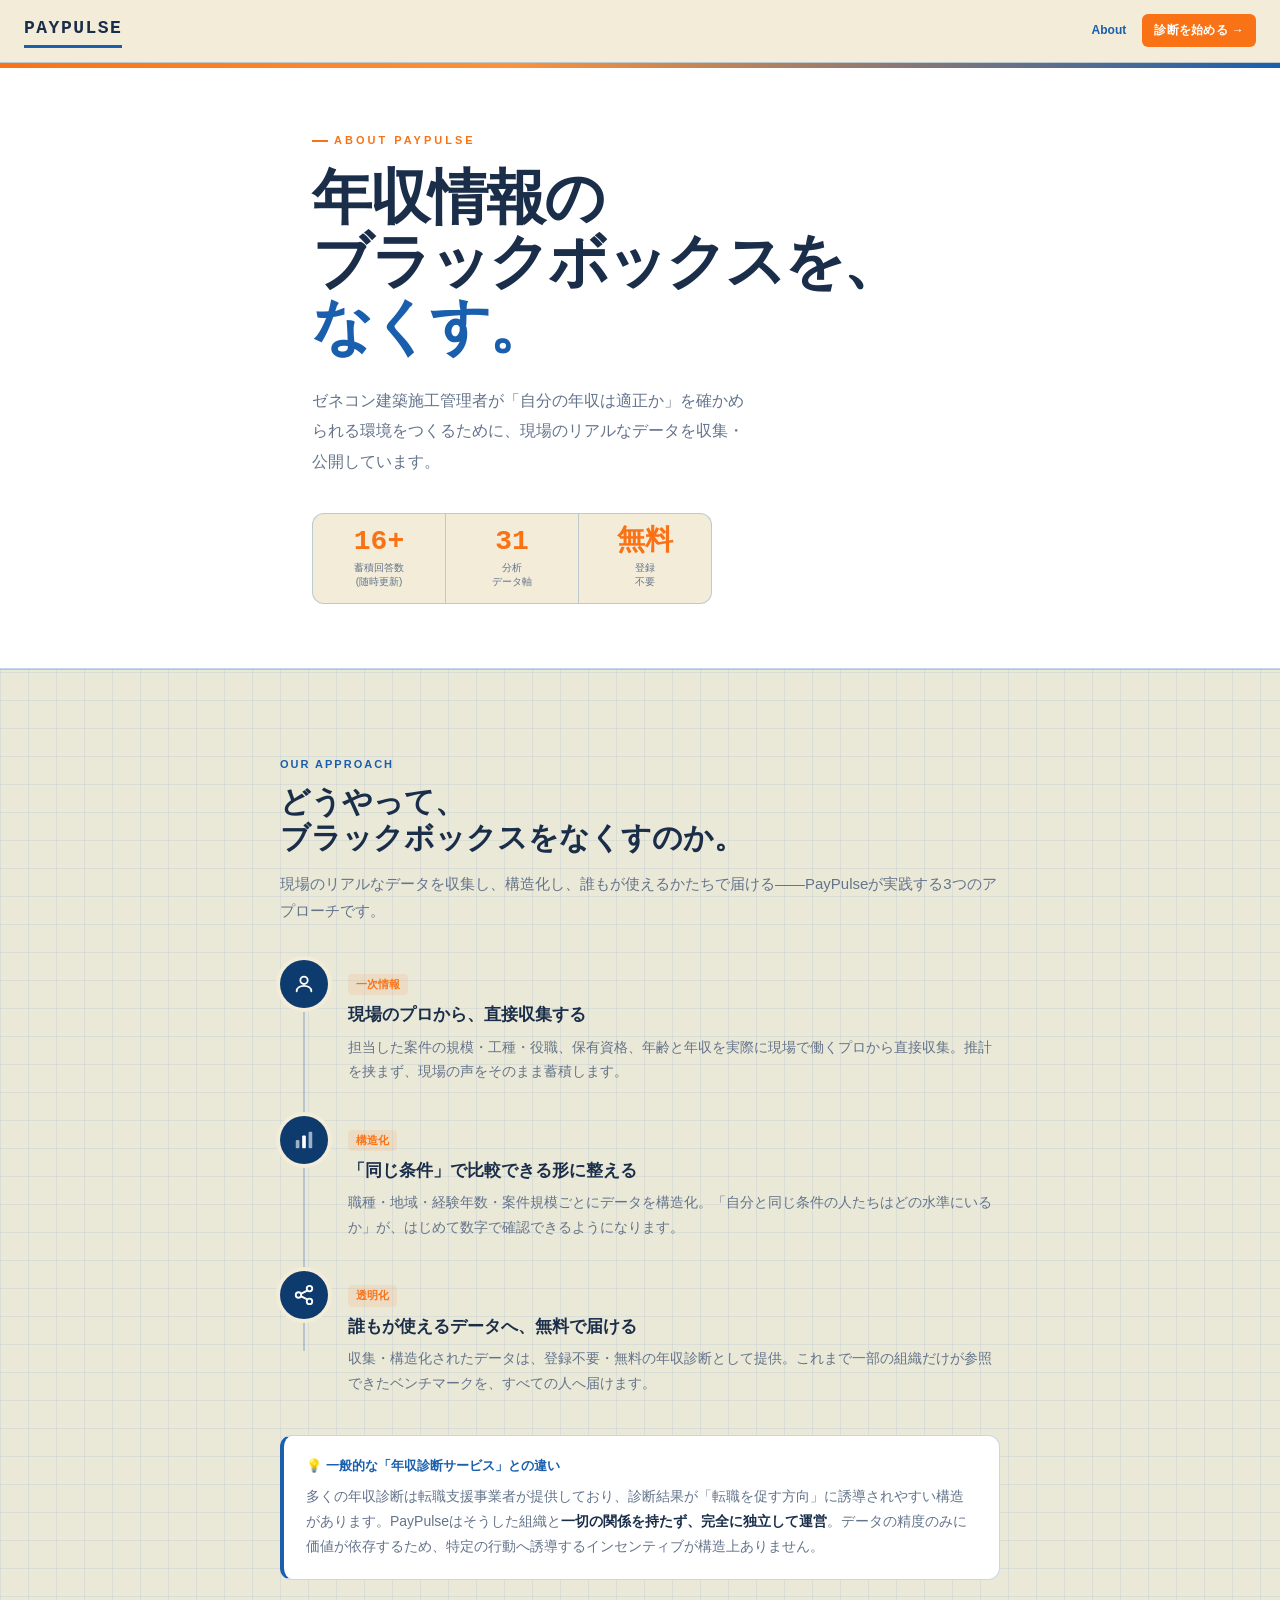
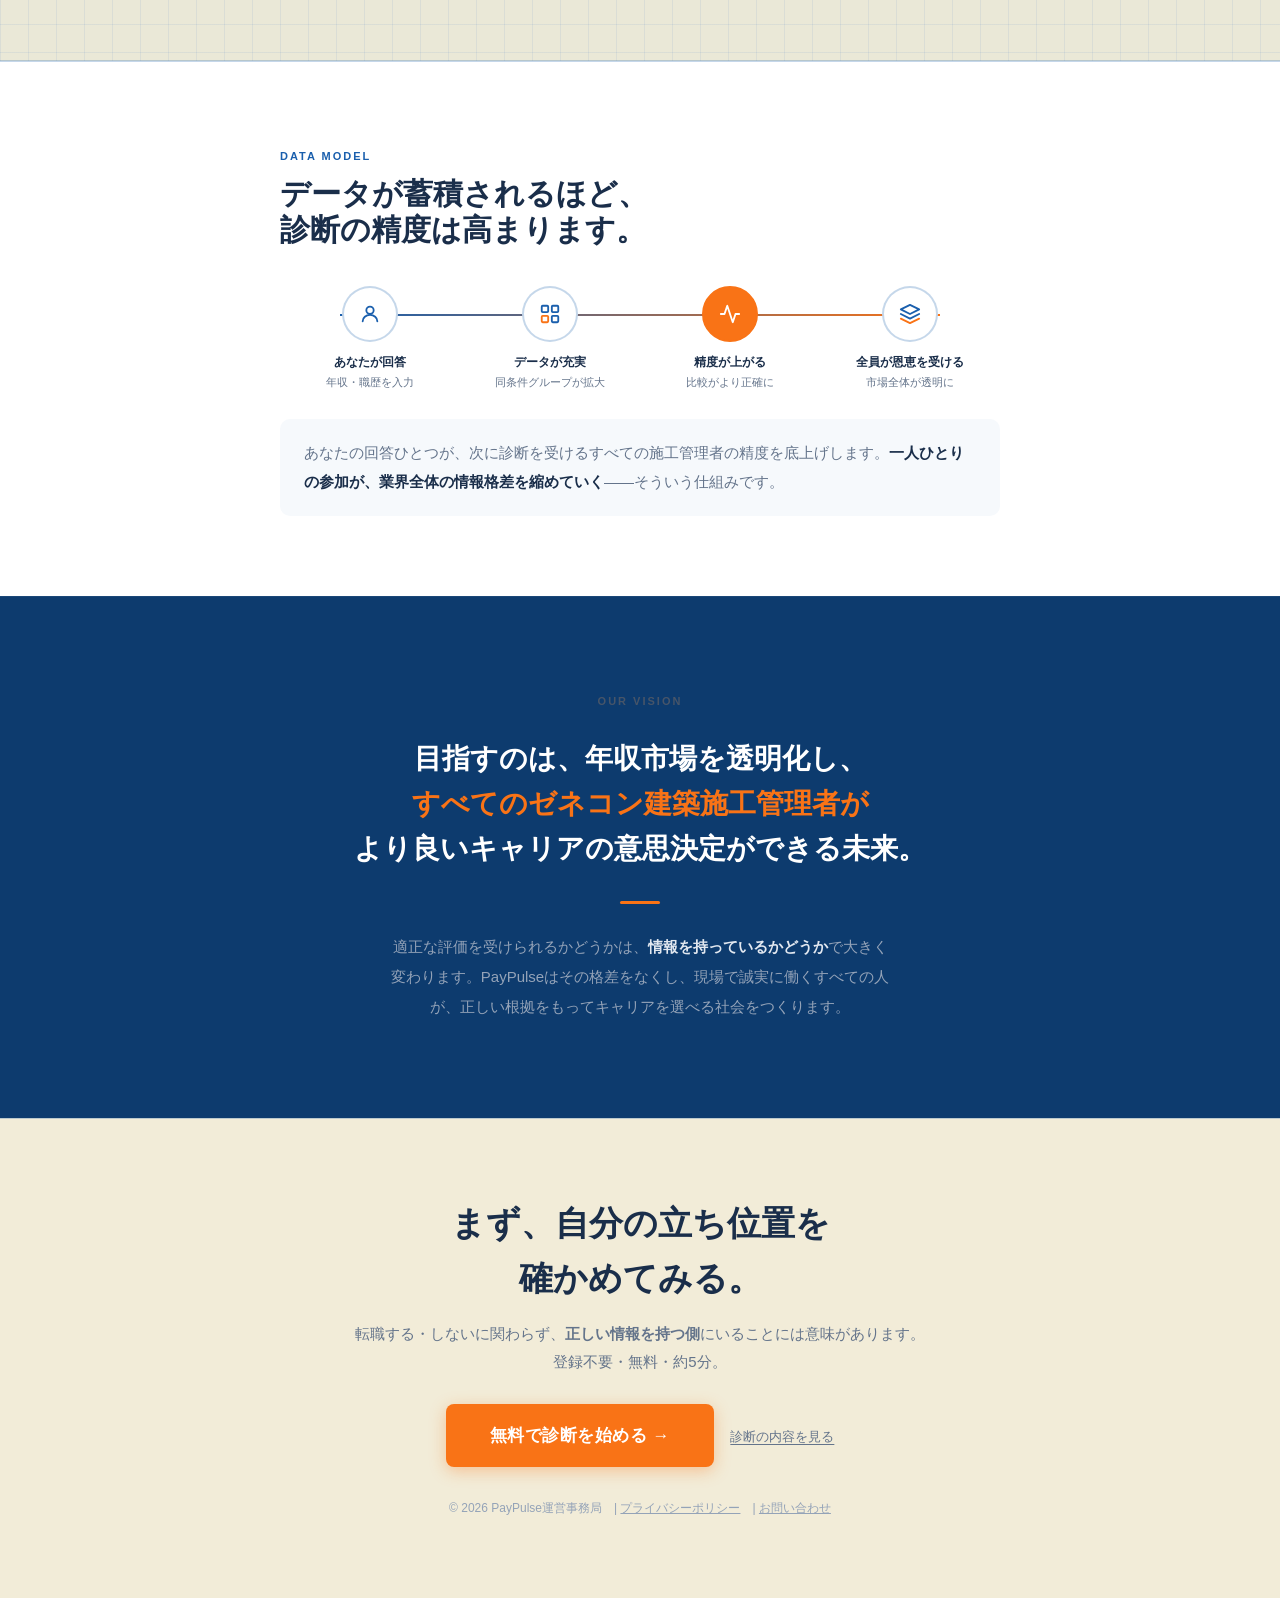
==== commit 1e459483: "about: remove hero illustration, simplify to single-column text layout Co-Authored-By: Claude Sonnet" ====
--- a/about.html
+++ b/about.html
@@ -29,19 +29,16 @@
   background: linear-gradient(90deg, var(--orange) 0%, #fb923c 40%, var(--blue) 100%);
 }
 .about-hero-inner {
-  max-width: 980px;
+  max-width: 720px;
   margin: 0 auto;
   padding: 56px 32px 64px;
-  display: flex;
-  gap: 64px;
-  align-items: center;
 }
 @media (max-width: 760px) {
-  .about-hero-inner { flex-direction: column; padding: 36px 16px 44px; gap: 36px; }
-}
-
-/* ─ Left text ─ */
-.about-text { flex: 1; min-width: 0; }
+  .about-hero-inner { padding: 36px 16px 44px; }
+}
+
+/* ─ Text ─ */
+.about-text { width: 100%; }
 .about-page-tag {
   display: inline-flex;
   align-items: center;
@@ -106,31 +103,6 @@
   line-height: 1.4;
 }
 
-/* ─ Right illustration ─ */
-.about-illus {
-  flex-shrink: 0;
-  width: min(340px, 100%);
-  background: var(--bg);
-  border-radius: 16px;
-  padding: 12px;
-  box-shadow: 0 8px 40px rgba(26,95,173,.1), 0 2px 8px rgba(0,0,0,.05);
-  border: 1px solid rgba(26,95,173,.12);
-  position: relative;
-}
-.about-illus svg { display: block; width: 100%; height: auto; }
-/* SAMPLEウォーターマーク */
-.about-illus-label {
-  position: absolute;
-  bottom: 16px;
-  left: 50%;
-  transform: translateX(-50%);
-  font-size: 9px;
-  font-weight: 700;
-  letter-spacing: 2px;
-  color: var(--text-light);
-  text-transform: uppercase;
-  opacity: 0.6;
-}
 
 /* ══════════════════════════════════════════
    SECTION COMMON
@@ -421,132 +393,6 @@
       </div>
     </div>
 
-    <!-- Right: Community data illustration -->
-    <div class="about-illus">
-      <svg viewBox="0 0 320 258" xmlns="http://www.w3.org/2000/svg">
-
-        <!-- Background -->
-        <rect width="320" height="258" fill="#f8fafc" rx="4"/>
-
-        <!-- Decorative rings (centered on hub) -->
-        <circle cx="160" cy="102" r="92" fill="none" stroke="#f1f5f9" stroke-width="14"/>
-        <circle cx="160" cy="102" r="63" fill="none" stroke="#e2e8f0" stroke-width="1" stroke-dasharray="5 6"/>
-
-        <!-- Accent dots -->
-        <circle cx="110" cy="28"  r="2.5" fill="#fed7aa"/>
-        <circle cx="210" cy="28"  r="2.5" fill="#fed7aa"/>
-        <circle cx="42"  cy="84"  r="2"   fill="#bfdbfe"/>
-        <circle cx="278" cy="84"  r="2"   fill="#bfdbfe"/>
-        <circle cx="68"  cy="138" r="3"   fill="#dbeafe"/>
-        <circle cx="252" cy="138" r="3"   fill="#dbeafe"/>
-
-        <!-- ── Connection lines (dashed) ── -->
-        <!-- A → hub -->
-        <path d="M 83 82 C 108 82 135 98 142 101"
-              stroke="#93c5fd" stroke-width="2" fill="none"
-              stroke-dasharray="4 4" stroke-linecap="round"/>
-        <!-- arrowhead at hub end -->
-        <path d="M 140 97 L 146 101 L 140 105"
-              stroke="#93c5fd" stroke-width="1.5" fill="none"
-              stroke-linecap="round" stroke-linejoin="round"/>
-
-        <!-- B → hub -->
-        <path d="M 237 82 C 212 82 185 98 178 101"
-              stroke="#93c5fd" stroke-width="2" fill="none"
-              stroke-dasharray="4 4" stroke-linecap="round"/>
-        <!-- arrowhead at hub end -->
-        <path d="M 180 97 L 174 101 L 180 105"
-              stroke="#93c5fd" stroke-width="1.5" fill="none"
-              stroke-linecap="round" stroke-linejoin="round"/>
-
-        <!-- C → hub (vertical upward) -->
-        <line x1="160" y1="154" x2="160" y2="130"
-              stroke="#fdba74" stroke-width="2"
-              stroke-dasharray="4 4" stroke-linecap="round"/>
-        <!-- arrowhead at hub end -->
-        <path d="M 157 132 L 160 127 L 163 132"
-              stroke="#fdba74" stroke-width="1.5" fill="none"
-              stroke-linecap="round" stroke-linejoin="round"/>
-
-        <!-- ── Central hub (data aggregator) ── -->
-        <circle cx="160" cy="102" r="27" fill="#fff" stroke="#1a5fad" stroke-width="2.5"/>
-        <circle cx="160" cy="102" r="21" fill="#eff6ff"/>
-        <!-- Mini bar chart inside hub -->
-        <rect x="149" y="109" width="4" height="7"  rx="1" fill="#93c5fd"/>
-        <rect x="155" y="104" width="4" height="12" rx="1" fill="#1a5fad"/>
-        <rect x="161" y="101" width="4" height="15" rx="1" fill="#1e40af"/>
-        <rect x="167" y="106" width="4" height="10" rx="1" fill="#93c5fd"/>
-
-        <!-- ── Person A (blue, left) ── -->
-        <!-- salary badge -->
-        <rect x="4" y="18" width="52" height="22" rx="7"
-              fill="#fff" stroke="#bfdbfe" stroke-width="1.5"/>
-        <text x="30" y="27" text-anchor="middle" font-size="7.5"
-              fill="#94a3b8" font-family="sans-serif">年収</text>
-        <text x="30" y="37" text-anchor="middle" font-family="Courier New"
-              font-size="11.5" font-weight="900" fill="#1a5fad">720万</text>
-        <!-- hard hat dome -->
-        <path d="M 58 54 Q 70 40 82 54 Z" fill="#1e40af"/>
-        <!-- hat brim -->
-        <rect x="56" y="52" width="28" height="6" rx="2" fill="#1a5fad"/>
-        <!-- head -->
-        <circle cx="70" cy="67" r="11" fill="#fde68a"/>
-        <!-- body -->
-        <rect x="57" y="78" width="26" height="22" rx="5" fill="#1a5fad"/>
-        <!-- legs -->
-        <rect x="58" y="99" width="10" height="13" rx="3" fill="#1e293b"/>
-        <rect x="72" y="99" width="10" height="13" rx="3" fill="#1e293b"/>
-
-        <!-- ── Person B (blue, right) ── -->
-        <!-- salary badge -->
-        <rect x="264" y="18" width="52" height="22" rx="7"
-              fill="#fff" stroke="#bfdbfe" stroke-width="1.5"/>
-        <text x="290" y="27" text-anchor="middle" font-size="7.5"
-              fill="#94a3b8" font-family="sans-serif">年収</text>
-        <text x="290" y="37" text-anchor="middle" font-family="Courier New"
-              font-size="11.5" font-weight="900" fill="#1a5fad">680万</text>
-        <!-- hard hat dome -->
-        <path d="M 238 54 Q 250 40 262 54 Z" fill="#1e40af"/>
-        <!-- hat brim -->
-        <rect x="236" y="52" width="28" height="6" rx="2" fill="#1a5fad"/>
-        <!-- head -->
-        <circle cx="250" cy="67" r="11" fill="#fde68a"/>
-        <!-- body -->
-        <rect x="237" y="78" width="26" height="22" rx="5" fill="#1a5fad"/>
-        <!-- legs -->
-        <rect x="238" y="99" width="10" height="13" rx="3" fill="#1e293b"/>
-        <rect x="252" y="99" width="10" height="13" rx="3" fill="#1e293b"/>
-
-        <!-- ── Person C (orange, center bottom = あなた) ── -->
-        <!-- hard hat dome -->
-        <path d="M 148 170 Q 160 155 172 170 Z" fill="#ea580c"/>
-        <!-- hat brim -->
-        <rect x="146" y="168" width="28" height="6" rx="2" fill="#f97316"/>
-        <!-- head -->
-        <circle cx="160" cy="182" r="11" fill="#fde68a"/>
-        <!-- body -->
-        <rect x="147" y="193" width="26" height="22" rx="5" fill="#f97316"/>
-        <!-- あなた label -->
-        <rect x="116" y="216" width="88" height="22" rx="7"
-              fill="#fff7ed" stroke="#fdba74" stroke-width="1.5"/>
-        <text x="160" y="231" text-anchor="middle" font-size="11"
-              font-weight="700" fill="#f97316" font-family="sans-serif">← あなた</text>
-        <!-- salary badge (right of person C) -->
-        <rect x="188" y="175" width="52" height="22" rx="7"
-              fill="#fff7ed" stroke="#fdba74" stroke-width="1.5"/>
-        <text x="214" y="184" text-anchor="middle" font-size="7.5"
-              fill="#f97316" font-family="sans-serif">年収</text>
-        <text x="214" y="194" text-anchor="middle" font-family="Courier New"
-              font-size="11.5" font-weight="900" fill="#f97316">650万</text>
-
-        <!-- Bottom tagline -->
-        <text x="160" y="248" text-anchor="middle" font-size="10.5"
-              font-weight="700" fill="#334155" font-family="sans-serif">みんなのデータが、あなたの基準になる。</text>
-
-      </svg>
-      <div class="about-illus-label">コンセプトイメージ</div>
-    </div>
-
   </div>
 </div>
 
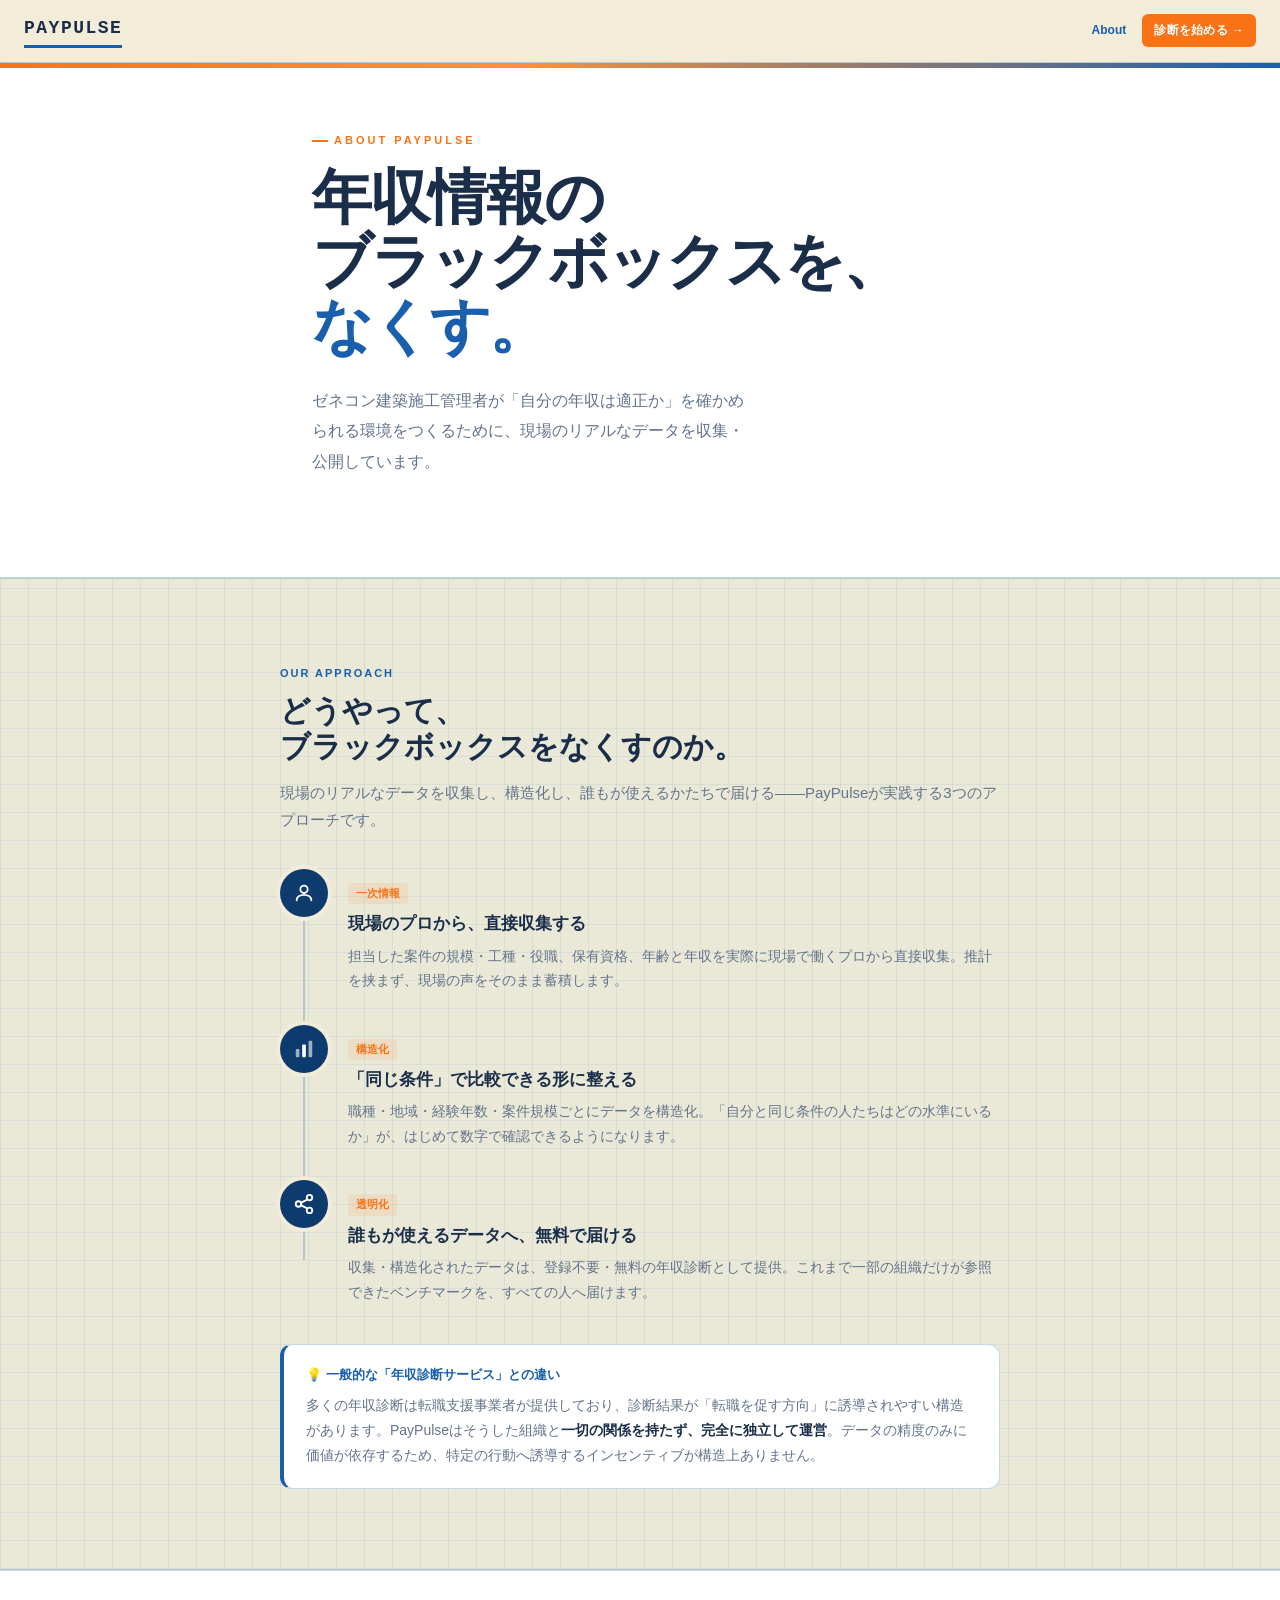
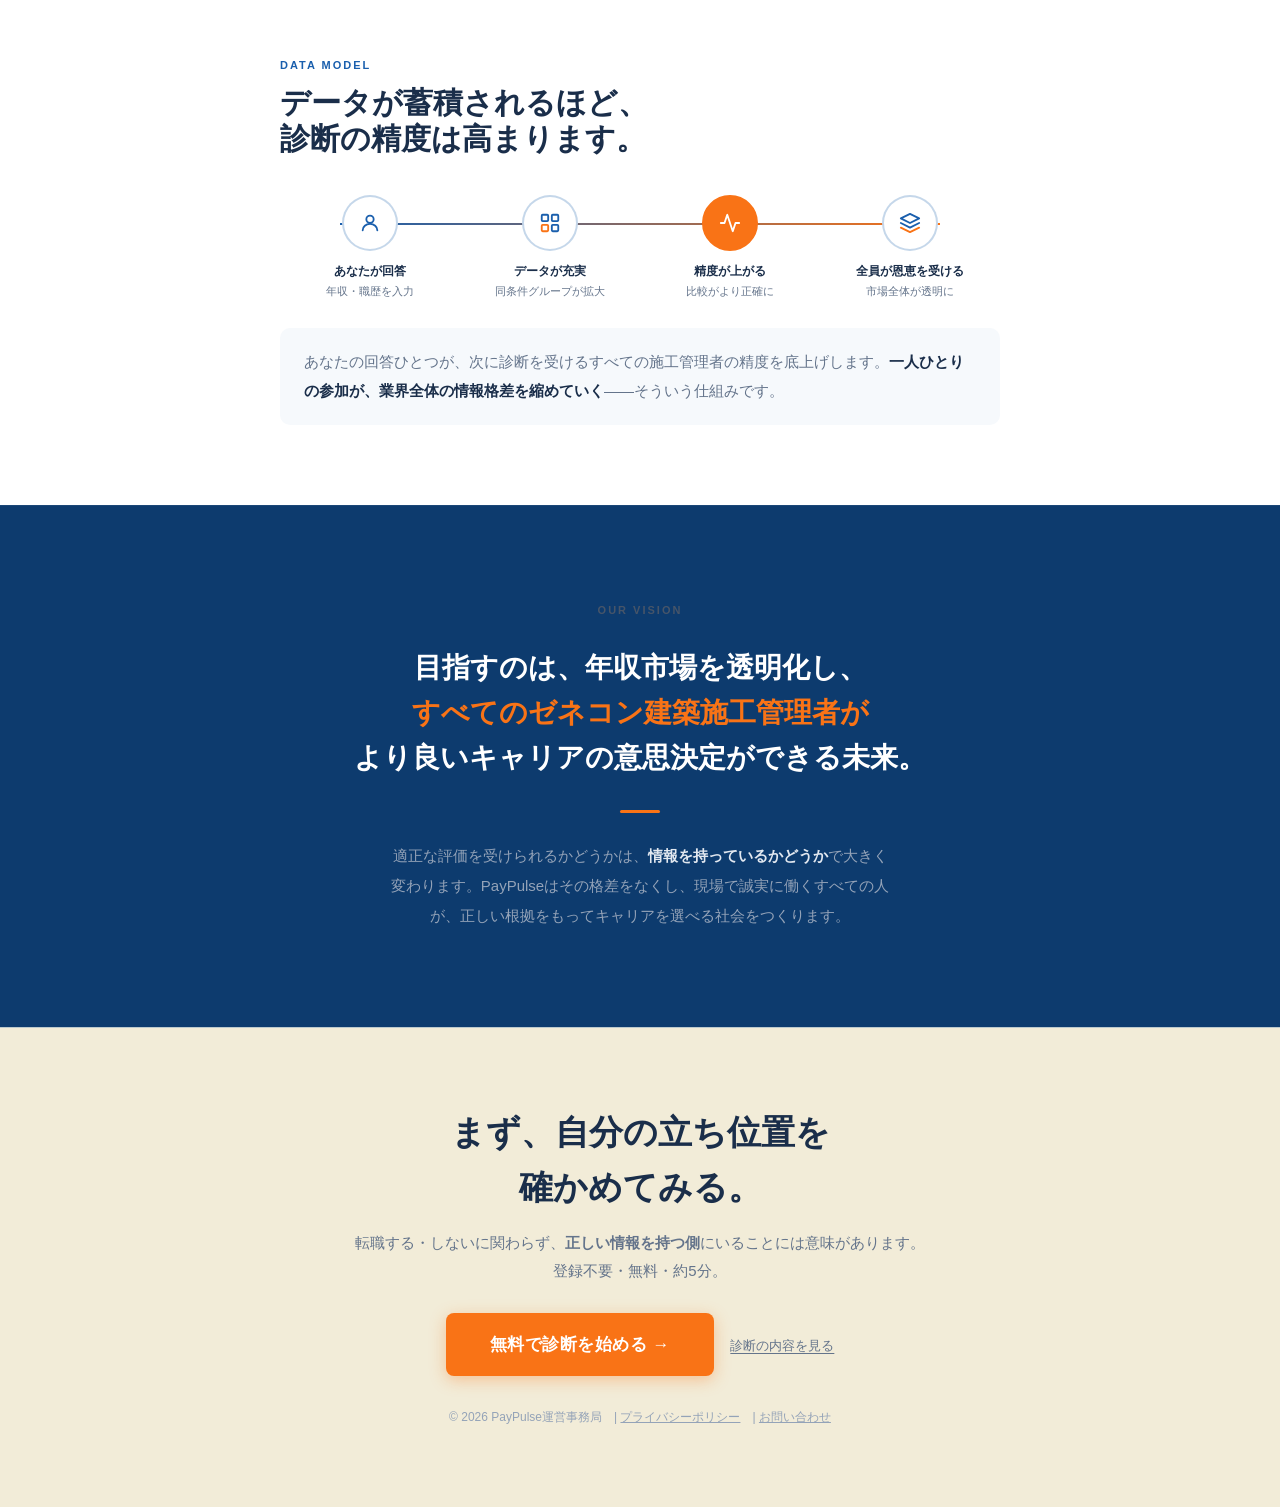
==== commit 7a095857: "about: remove stats block; index: sync preview table labels with result page - about.html: remove .a" ====
--- a/about.html
+++ b/about.html
@@ -73,34 +73,6 @@
   line-height: 1.9;
   margin-bottom: 36px;
   max-width: 440px;
-}
-/* 3 stat boxes */
-.about-stats {
-  display: flex;
-  border: 1px solid var(--border);
-  border-radius: 12px;
-  overflow: hidden;
-  max-width: 400px;
-  background: var(--bg);
-}
-.about-stat {
-  flex: 1;
-  padding: 14px 10px;
-  text-align: center;
-}
-.about-stat + .about-stat { border-left: 1px solid var(--border); }
-.about-stat-num {
-  font-family: 'Courier New', Courier, monospace;
-  font-size: clamp(20px, 3vw, 28px);
-  font-weight: 900;
-  color: var(--orange);
-  line-height: 1;
-}
-.about-stat-label {
-  font-size: 10px;
-  color: var(--text-light);
-  margin-top: 5px;
-  line-height: 1.4;
 }
 
 
@@ -377,20 +349,6 @@
       <p class="about-lead">
         ゼネコン建築施工管理者が「自分の年収は適正か」を確かめられる環境をつくるために、現場のリアルなデータを収集・公開しています。
       </p>
-      <div class="about-stats">
-        <div class="about-stat">
-          <div class="about-stat-num">16+</div>
-          <div class="about-stat-label">蓄積回答数<br>(随時更新)</div>
-        </div>
-        <div class="about-stat">
-          <div class="about-stat-num">31</div>
-          <div class="about-stat-label">分析<br>データ軸</div>
-        </div>
-        <div class="about-stat">
-          <div class="about-stat-num">無料</div>
-          <div class="about-stat-label">登録<br>不要</div>
-        </div>
-      </div>
     </div>
 
   </div>
